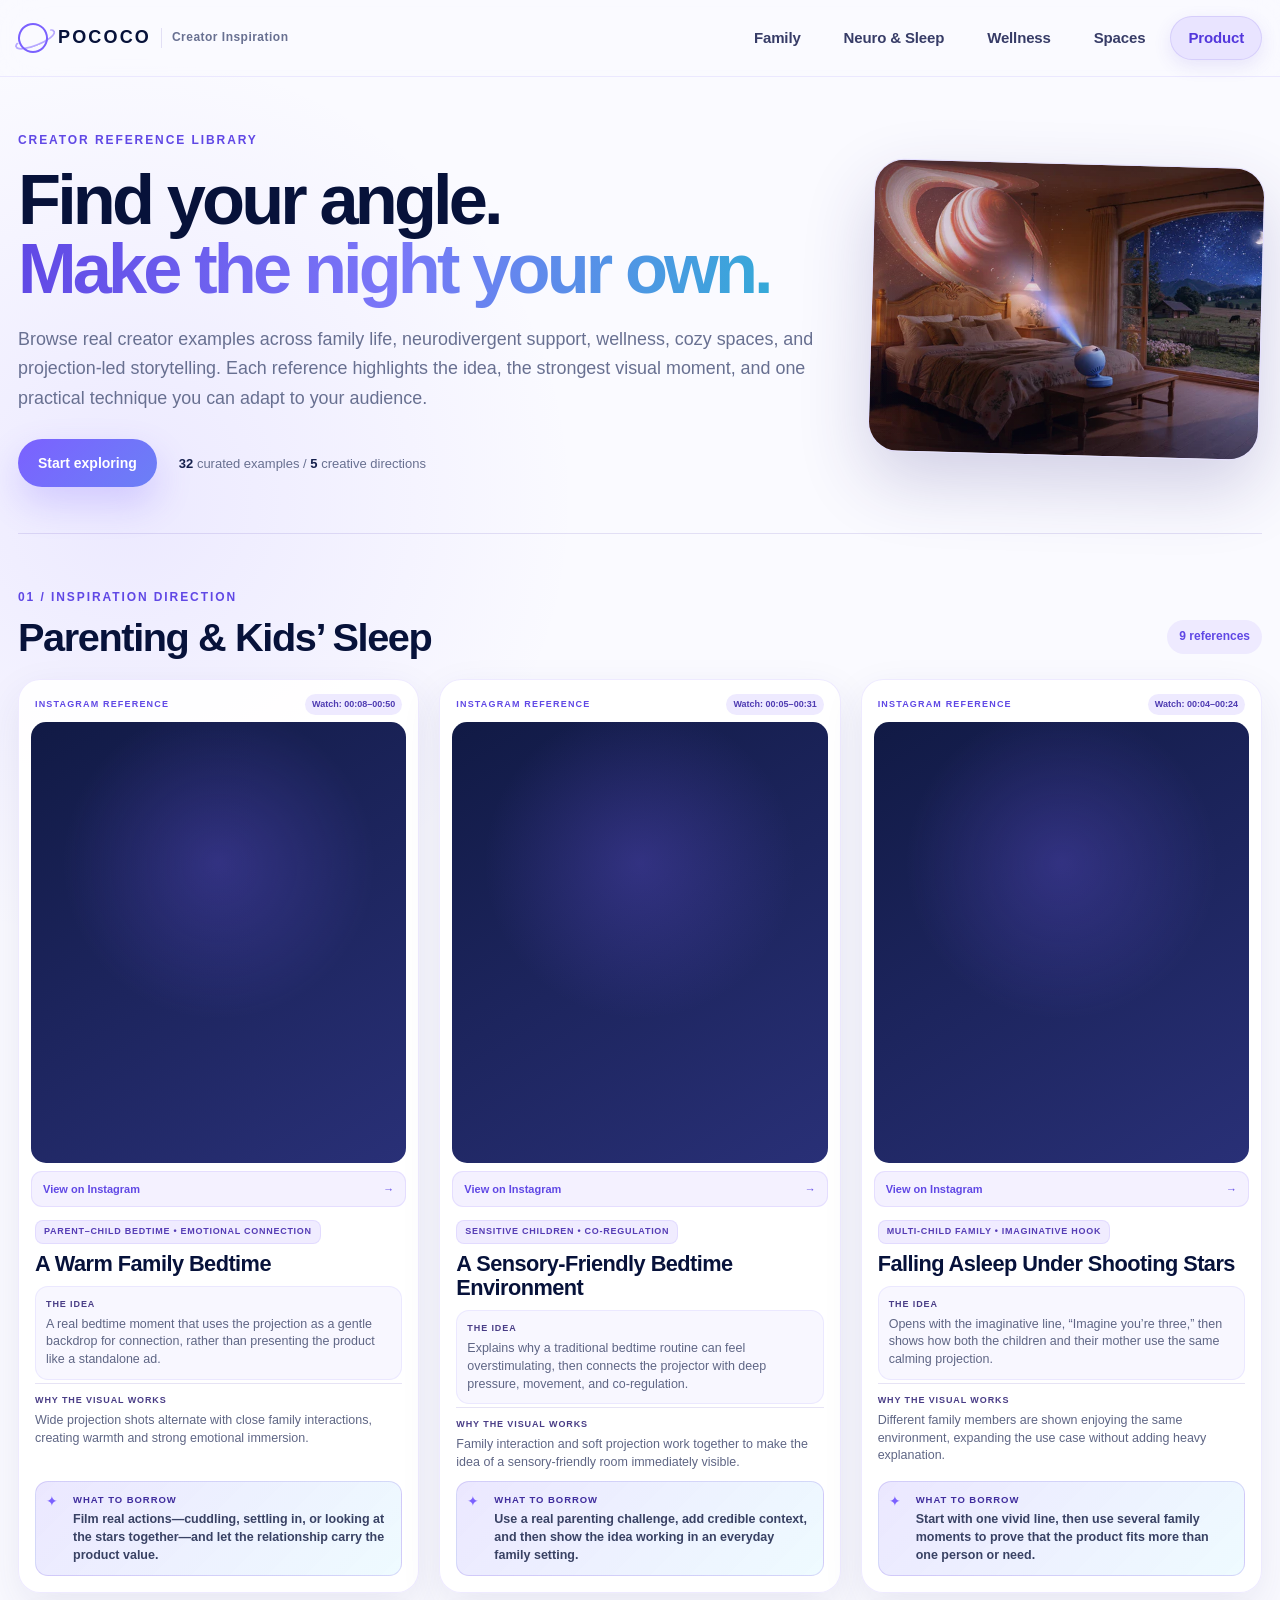
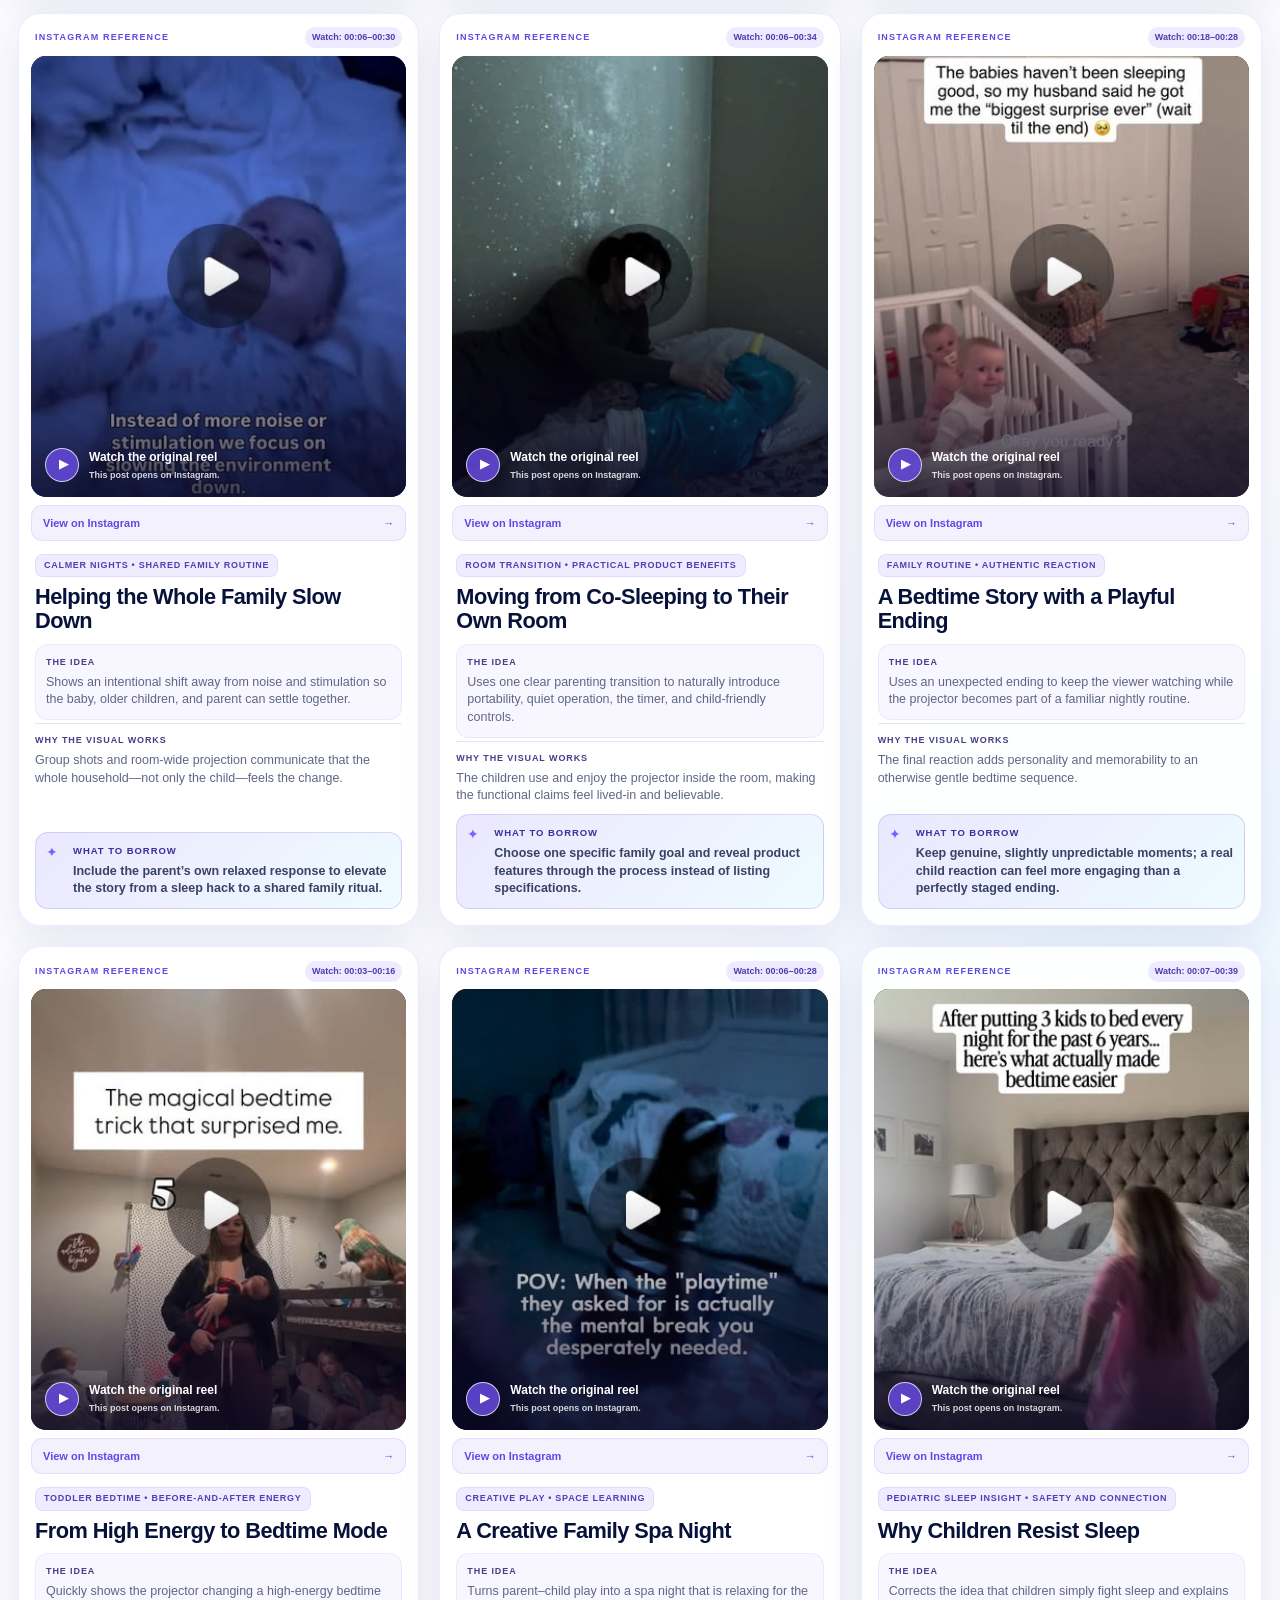
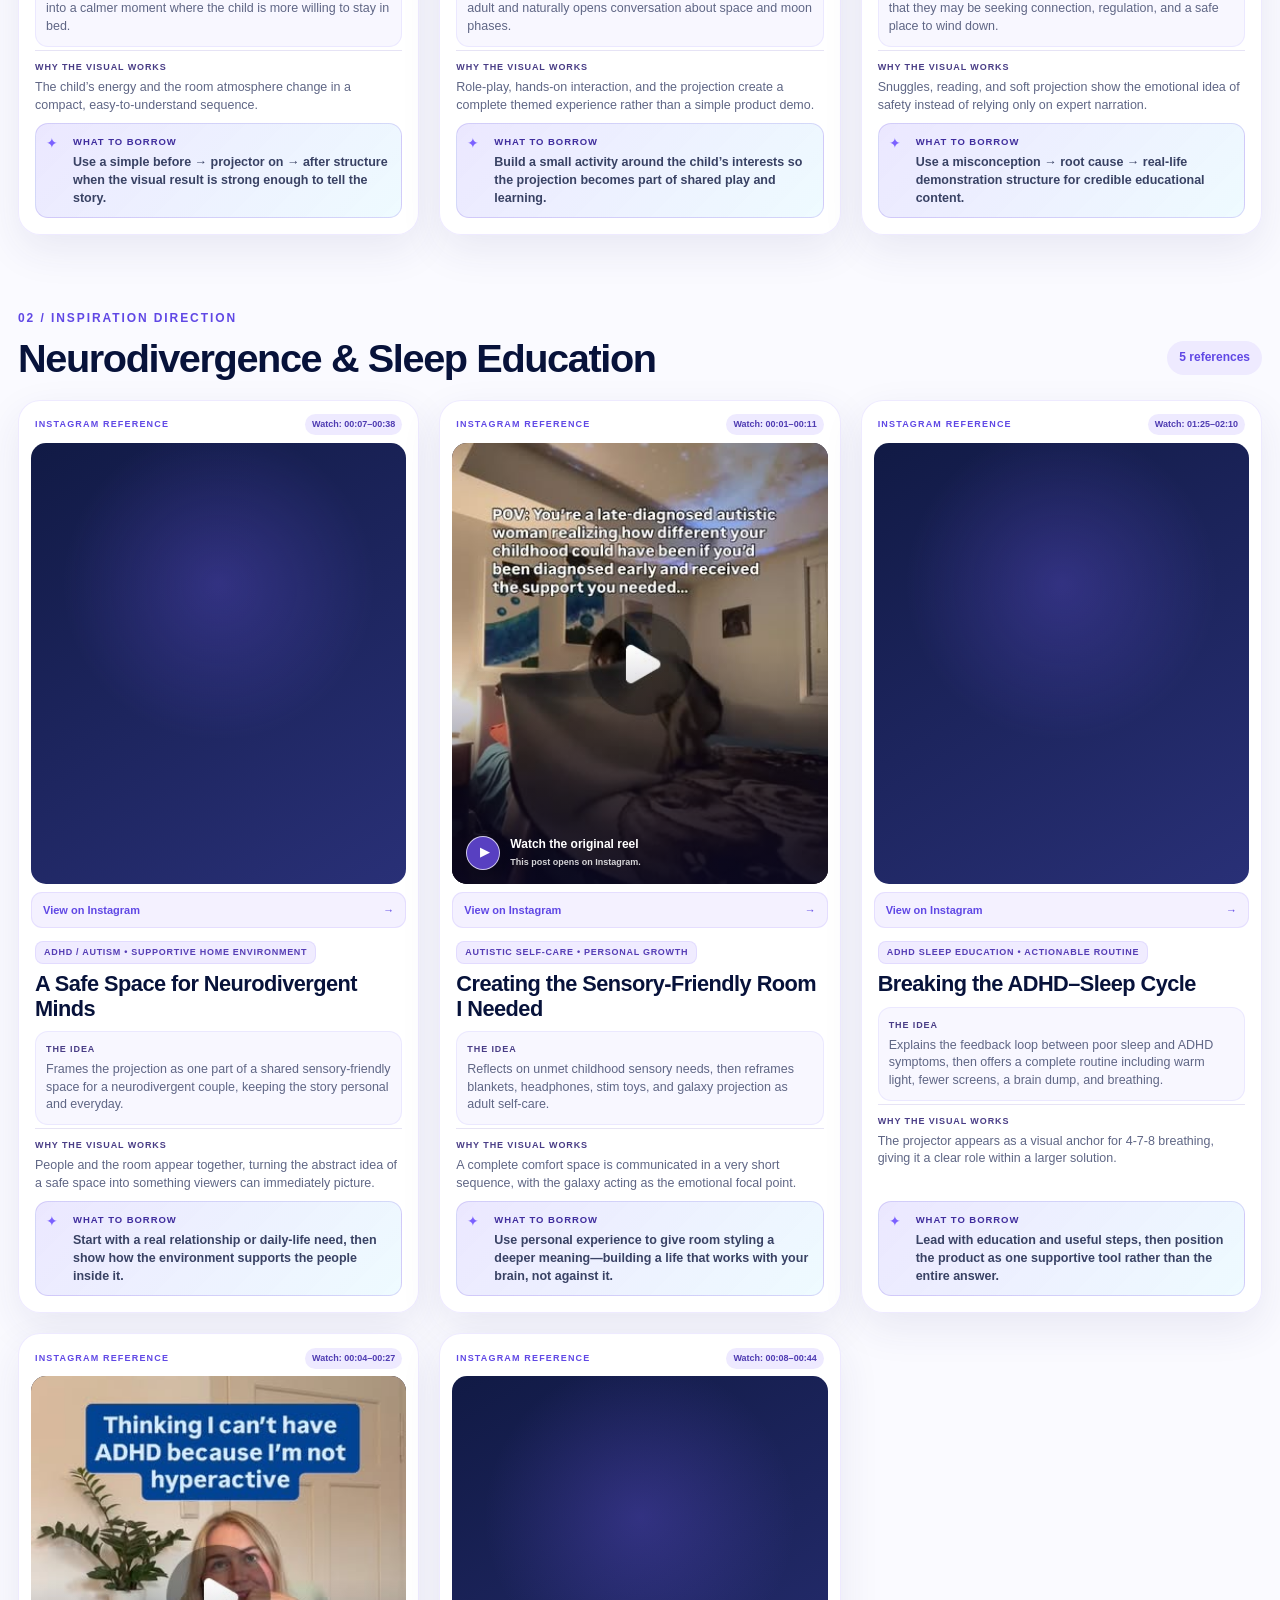
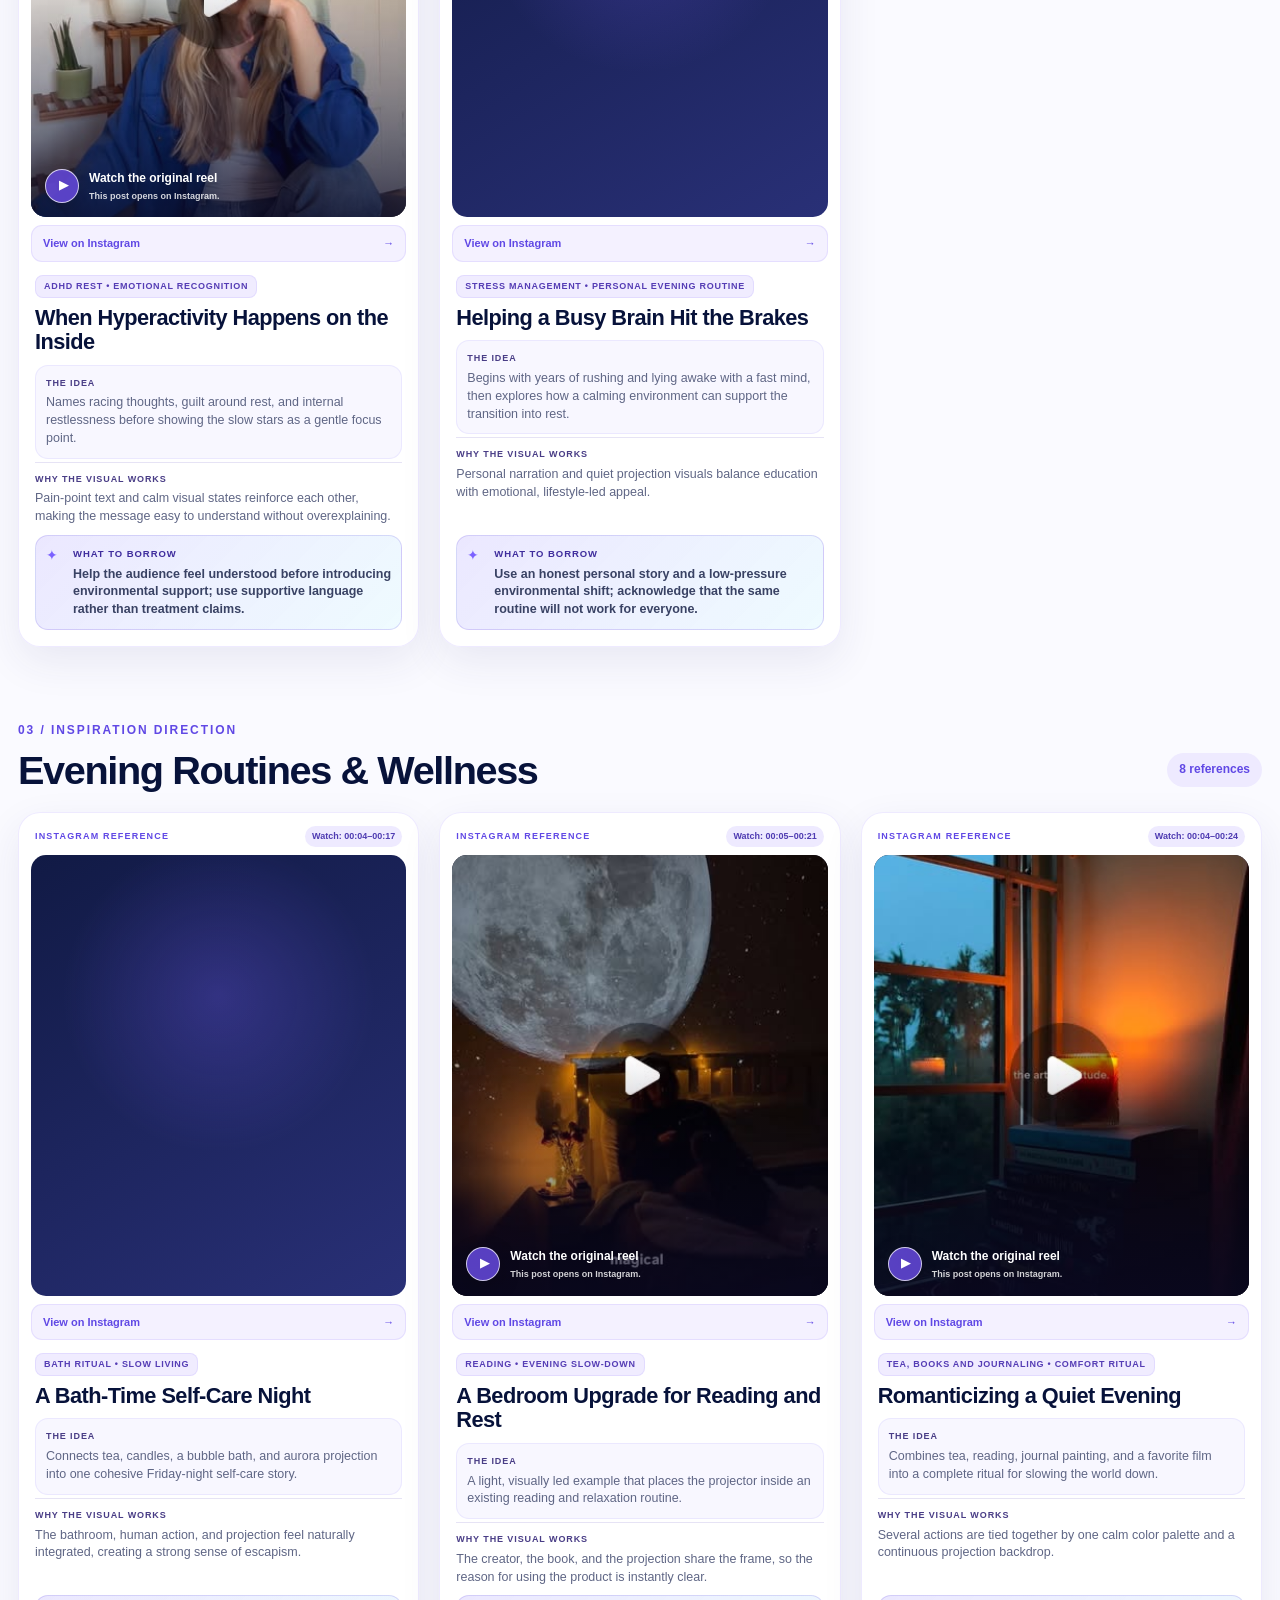
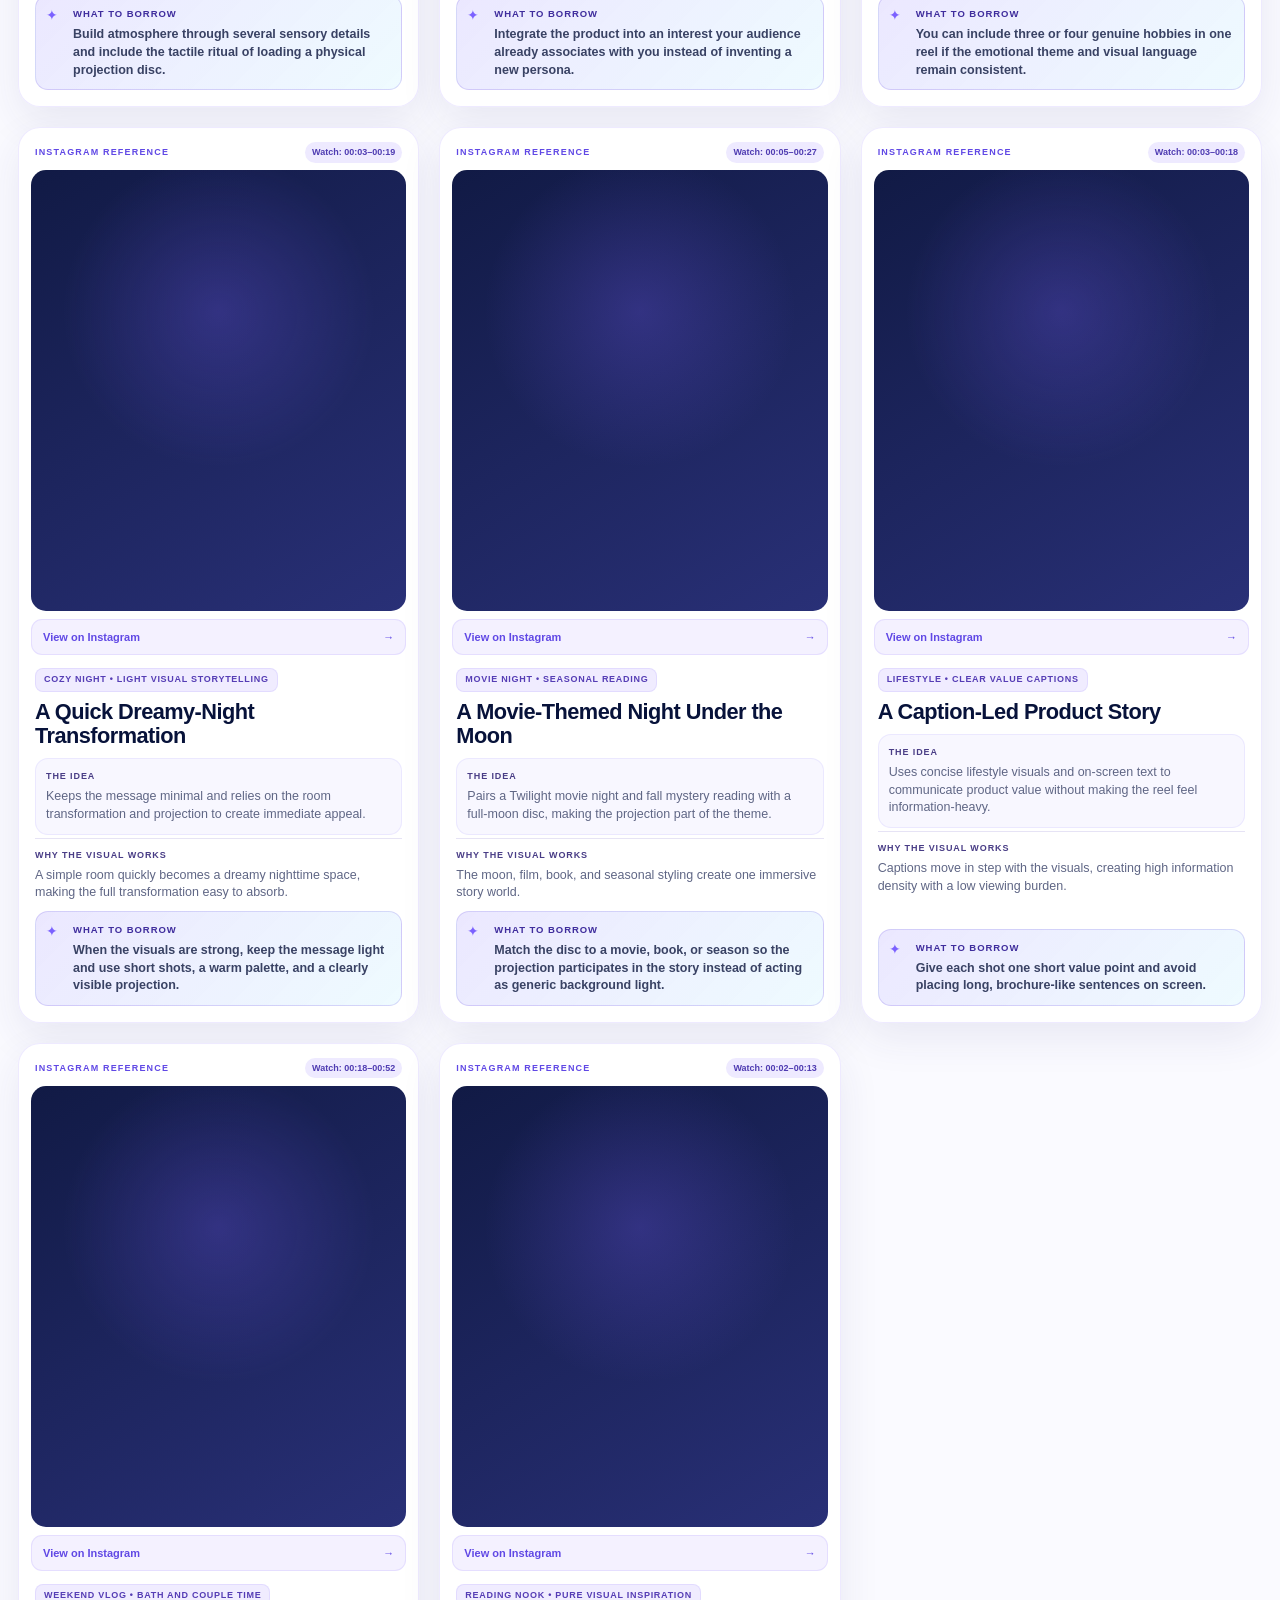
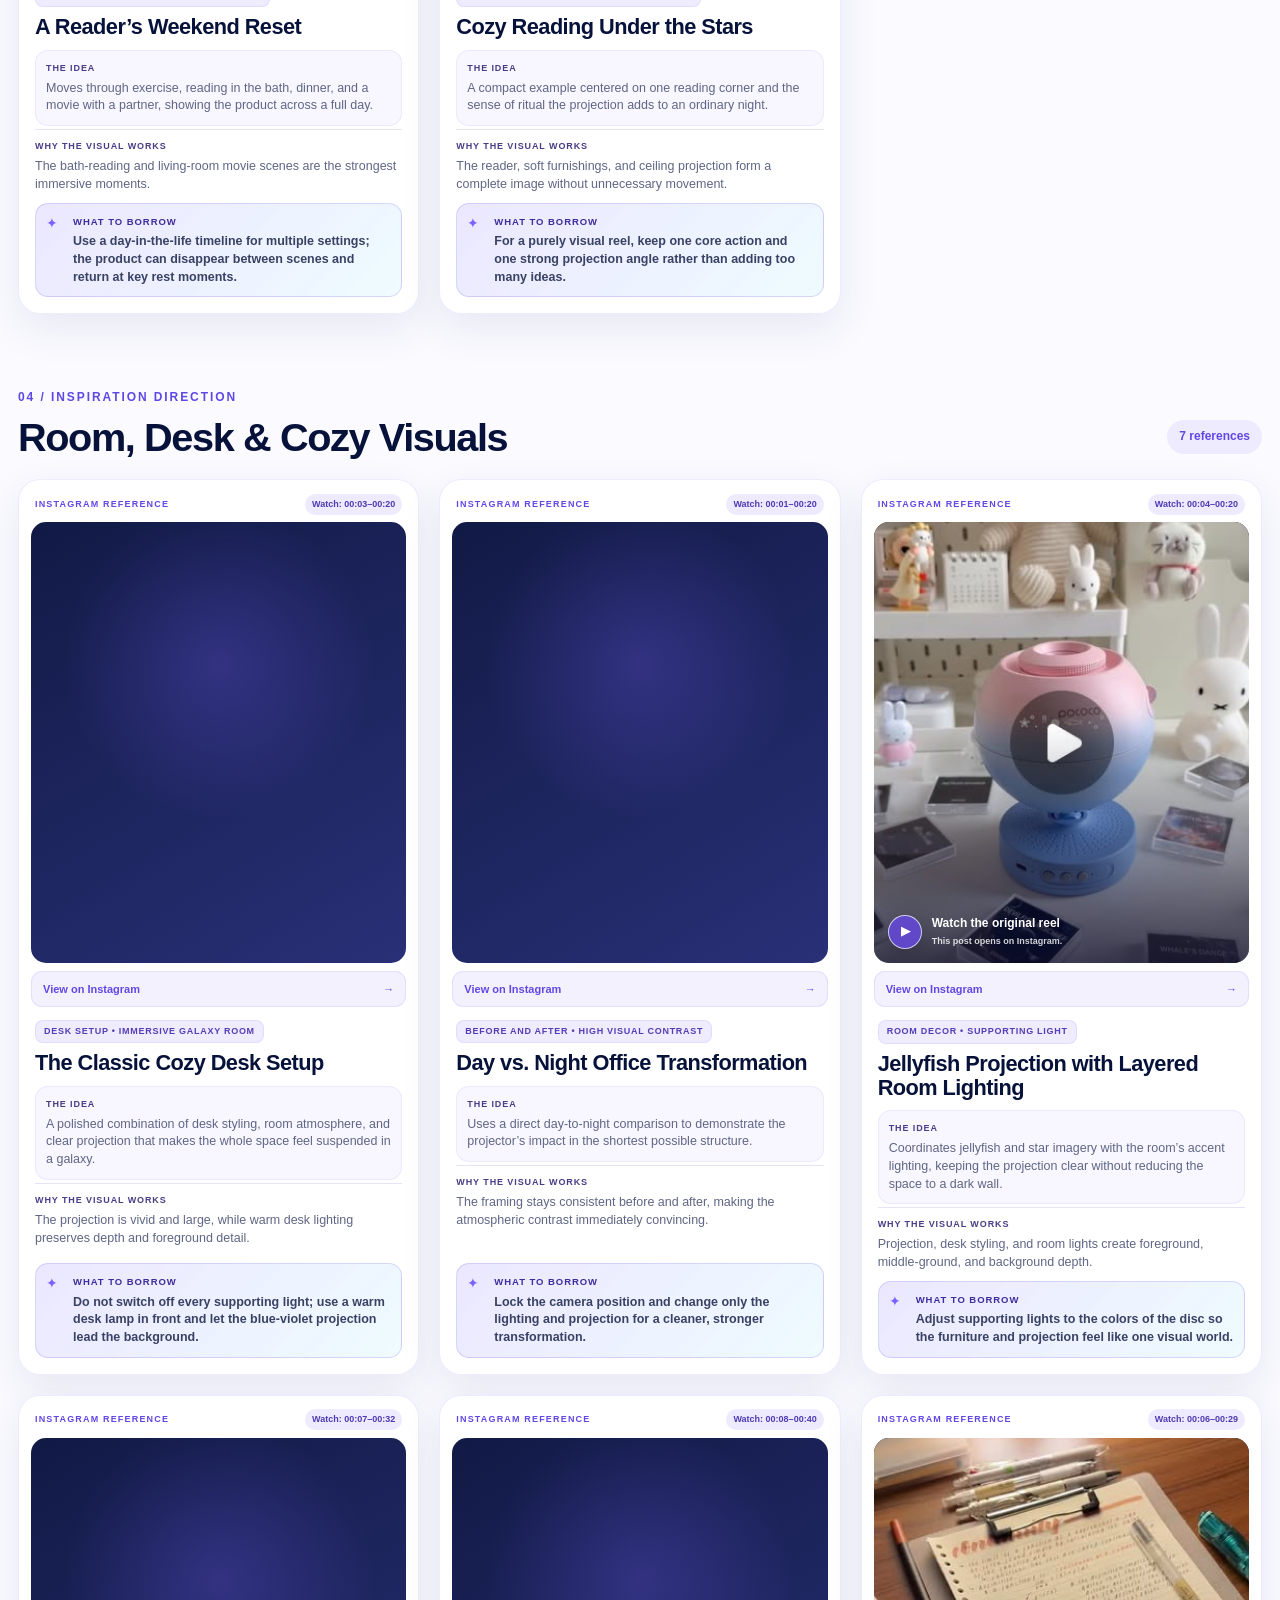
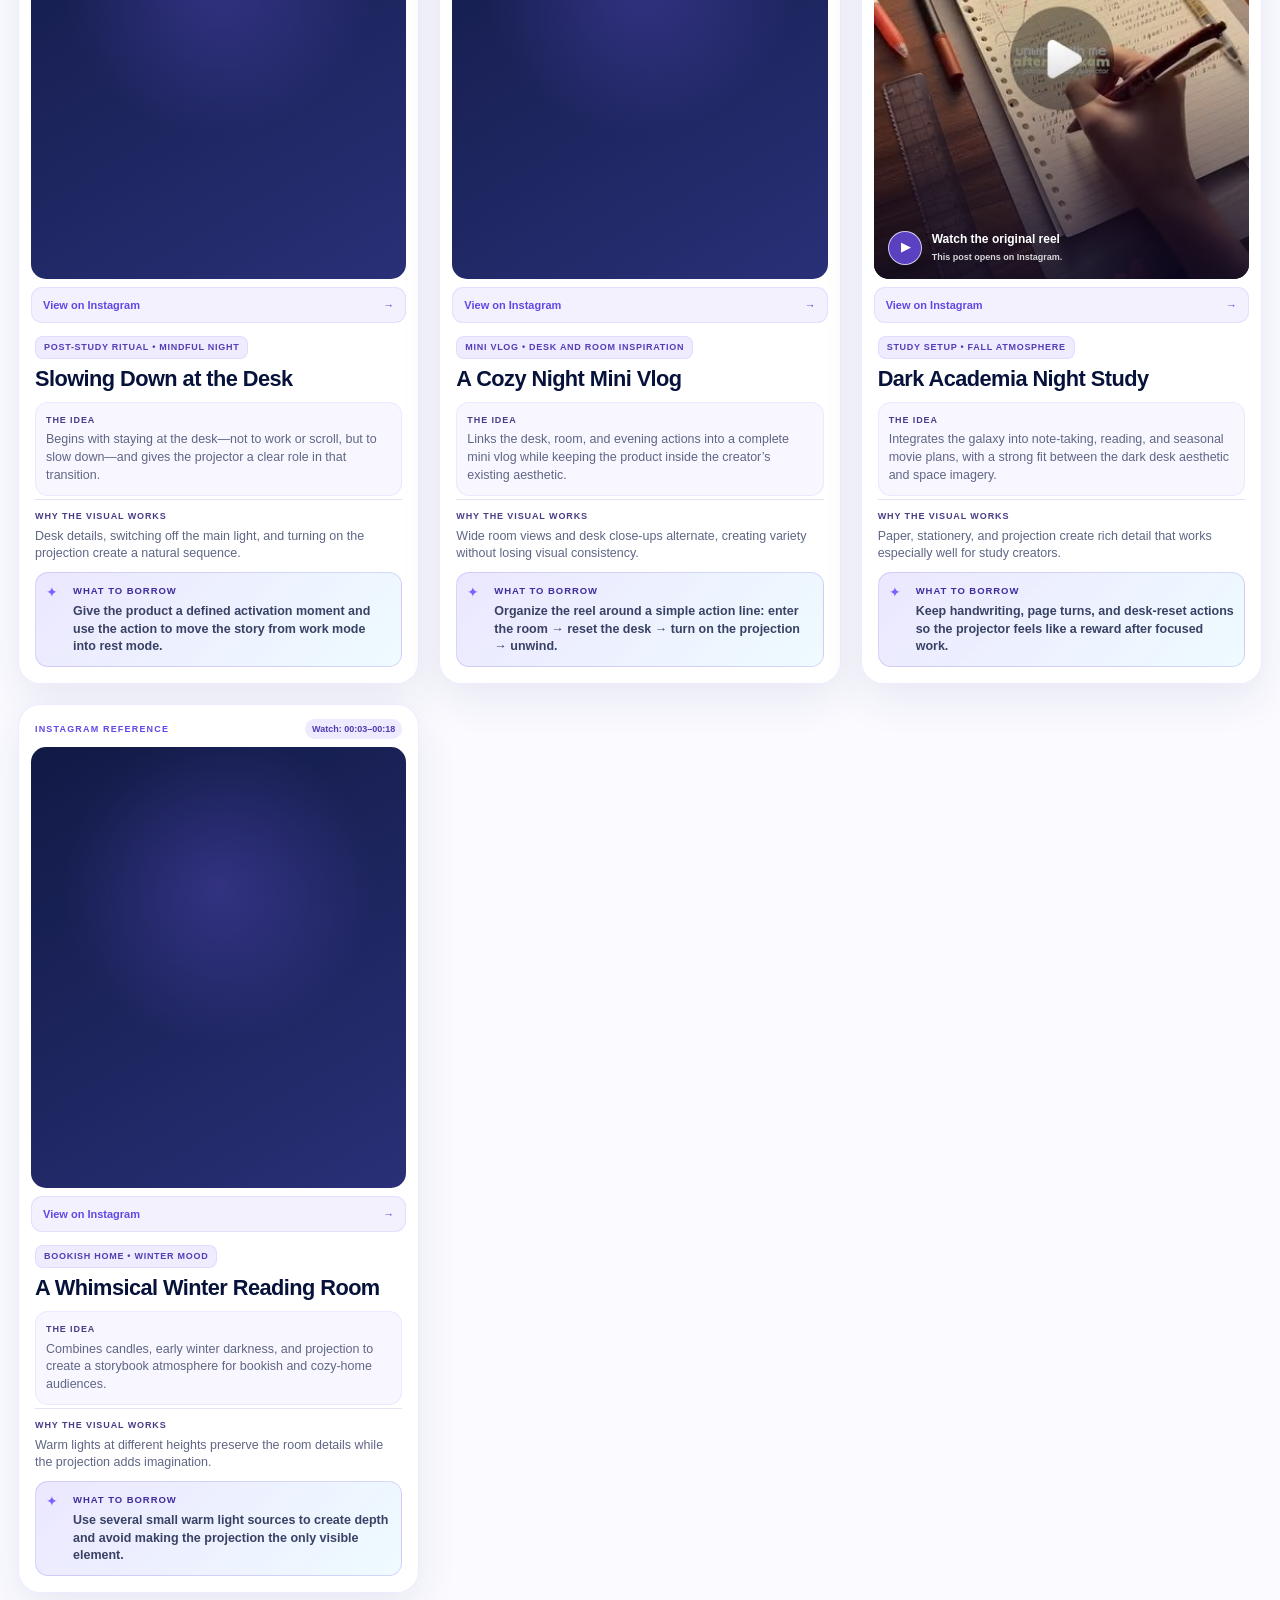
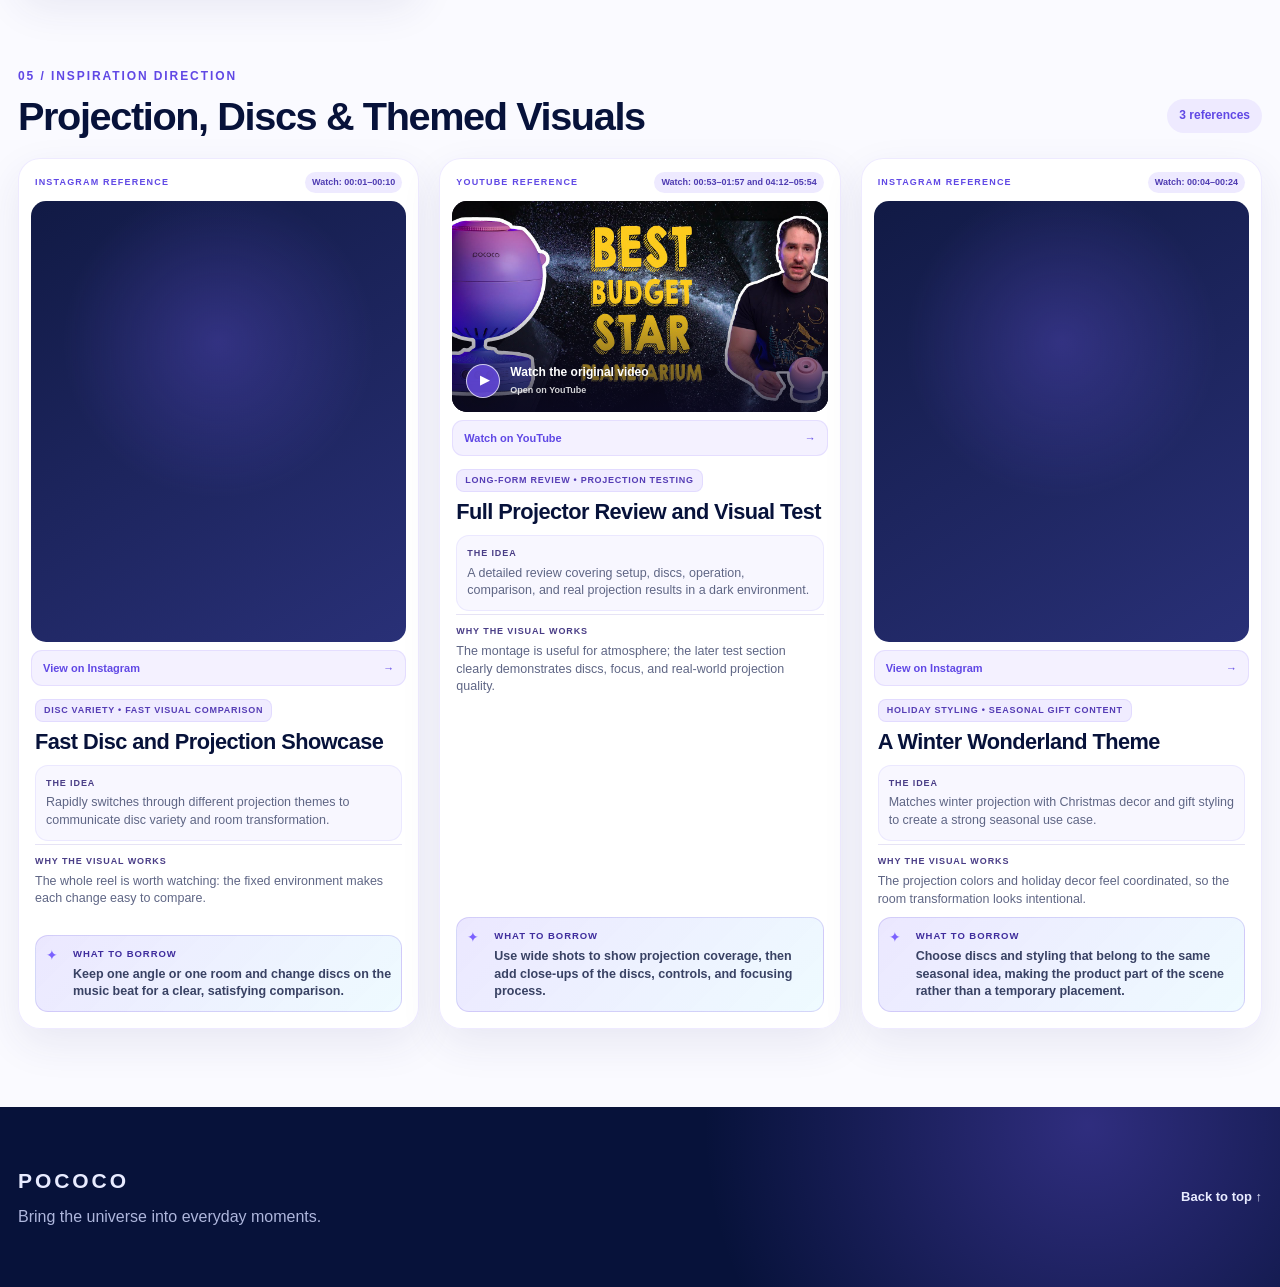
==== index.html @ 3befca43 "Add files via upload" ====
<!doctype html>
<html lang="en">
<head>
  <meta charset="utf-8">
  <meta name="viewport" content="width=device-width, initial-scale=1">
  <title>POCOCO Creator Inspiration Library</title>
  <meta http-equiv="refresh" content="0; url=./pococo-creator-inspiration-github-pages/">
  <script>
    window.location.replace(
      "./pococo-creator-inspiration-github-pages/" +
      window.location.search +
      window.location.hash
    );
  </script>
</head>
<body>
  <p>
    Opening the
    <a href="./pococo-creator-inspiration-github-pages/">
      POCOCO Creator Inspiration Library
    </a>…
  </p>
</body>
</html>
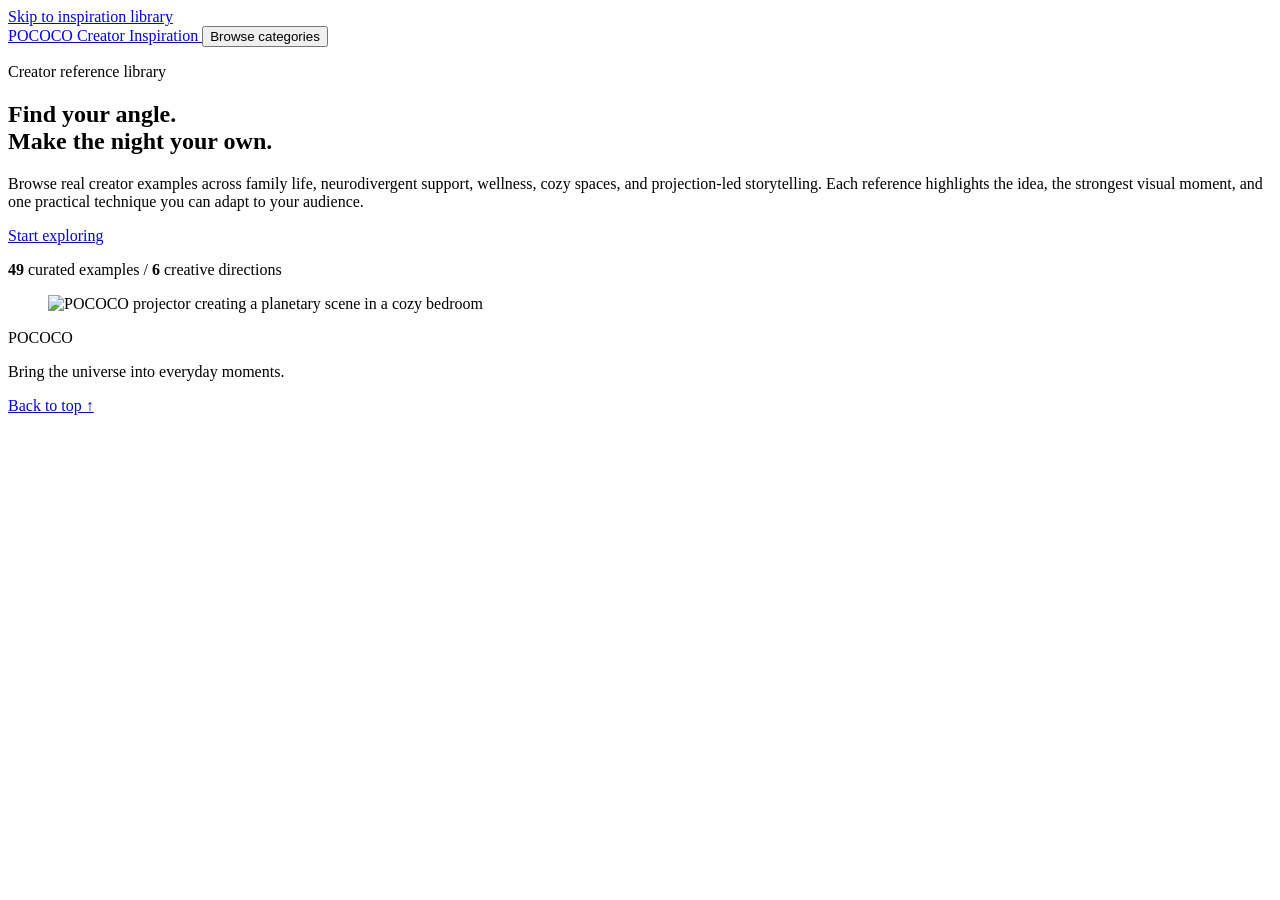
==== commit 4cb1d1ad: "Add files via upload" ====
--- a/index.html
+++ b/index.html
@@ -3,22 +3,138 @@
 <head>
   <meta charset="utf-8">
   <meta name="viewport" content="width=device-width, initial-scale=1">
+  <meta name="theme-color" content="#f5f3ff">
+  <meta name="description" content="A curated library of POCOCO creator inspiration: content angles, visual references, and practical ideas to borrow.">
   <title>POCOCO Creator Inspiration Library</title>
-  <meta http-equiv="refresh" content="0; url=./pococo-creator-inspiration-github-pages/">
-  <script>
-    window.location.replace(
-      "./pococo-creator-inspiration-github-pages/" +
-      window.location.search +
-      window.location.hash
-    );
-  </script>
+  <link rel="preconnect" href="https://www.instagram.com">
+  <link rel="preconnect" href="https://www.youtube-nocookie.com">
+  <link rel="stylesheet" href="./styles.css">
+  <link rel="stylesheet" href="./layout-v2.css">
+  <link rel="stylesheet" href="./compact-final.css">
+  <link rel="stylesheet" href="./embed-fallback.css">
+  <link rel="stylesheet" href="./nav-enhancement.css">
+  <link rel="stylesheet" href="./local-video.css">
 </head>
 <body>
-  <p>
-    Opening the
-    <a href="./pococo-creator-inspiration-github-pages/">
-      POCOCO Creator Inspiration Library
-    </a>…
-  </p>
+  <a class="skip-link" href="#library">Skip to inspiration library</a>
+
+  <header class="site-header" id="top">
+    <div class="header-inner">
+      <a class="brand" href="#top" aria-label="POCOCO Creator Inspiration Library home">
+        <span class="brand-orbit" aria-hidden="true"></span>
+        <span class="brand-name">POCOCO</span>
+        <span class="brand-divider" aria-hidden="true"></span>
+        <span class="brand-subtitle">Creator Inspiration</span>
+      </a>
+      <button class="menu-toggle" type="button" aria-expanded="false" aria-controls="category-nav">
+        <span>Browse categories</span>
+        <span class="menu-icon" aria-hidden="true"></span>
+      </button>
+      <nav class="category-nav" id="category-nav" aria-label="Inspiration categories"></nav>
+    </div>
+  </header>
+
+  <main>
+    <section class="hero compact-hero" aria-labelledby="page-title">
+      <div class="hero-copy">
+        <p class="eyebrow">Creator reference library</p>
+        <h1 id="page-title">Find your angle.<br><span>Make the night your own.</span></h1>
+        <p class="hero-lead">
+          Browse real creator examples across family life, neurodivergent support, wellness,
+          cozy spaces, and projection-led storytelling. Each reference highlights the idea,
+          the strongest visual moment, and one practical technique you can adapt to your audience.
+        </p>
+        <div class="hero-actions">
+          <a class="button primary" href="#family">Start exploring</a>
+          <p><strong>49</strong> curated examples / <strong>6</strong> creative directions</p>
+        </div>
+      </div>
+      <div class="hero-visual">
+        <figure class="hero-photo">
+          <img
+            src="./assets/hero-bedroom.webp"
+            alt="POCOCO projector creating a planetary scene in a cozy bedroom"
+          >
+        </figure>
+      </div>
+    </section>
+
+    <div id="library">
+      <div class="category-sections" id="category-sections" aria-live="polite"></div>
+    </div>
+  </main>
+
+  <footer>
+    <div class="footer-inner">
+      <div>
+        <span class="footer-brand">POCOCO</span>
+        <p>Bring the universe into everyday moments.</p>
+      </div>
+      <a href="#top">Back to top &uarr;</a>
+    </div>
+  </footer>
+
+  <template id="category-template">
+    <section class="category-section">
+      <div class="section-heading">
+        <div>
+          <p class="section-index"></p>
+          <h2></h2>
+        </div>
+        <p class="section-count"></p>
+      </div>
+      <div class="case-list"></div>
+    </section>
+  </template>
+
+  <template id="case-template">
+    <article class="case-card">
+      <div class="video-shell">
+        <div class="video-topline">
+          <span class="platform-badge"></span>
+          <span class="watch-time"></span>
+        </div>
+        <div class="embed-wrap">
+          <iframe
+            loading="lazy"
+            title=""
+            src=""
+            allow="autoplay; clipboard-write; encrypted-media; picture-in-picture; web-share"
+            allowfullscreen>
+          </iframe>
+        </div>
+        <a class="source-link" href="" target="_blank" rel="noopener noreferrer">
+          <span class="source-link-label">View original post</span>
+          <span aria-hidden="true">&rarr;</span>
+        </a>
+      </div>
+      <div class="case-copy">
+        <p class="direction"></p>
+        <h3></h3>
+        <div class="case-block overview-block">
+          <span class="block-label">The idea</span>
+          <p class="overview"></p>
+        </div>
+        <div class="case-block visual-block">
+          <span class="block-label">Why the visual works</span>
+          <p class="visual-note"></p>
+        </div>
+        <div class="takeaway">
+          <span class="takeaway-icon" aria-hidden="true">&#10022;</span>
+          <div>
+            <span class="block-label">What to borrow</span>
+            <p class="learn"></p>
+          </div>
+        </div>
+      </div>
+    </article>
+  </template>
+
+  <script src="./data.js"></script>
+  <script src="./local-cases.js"></script>
+  <script src="./app-final.js"></script>
+  <script src="./audited-instagram-fallbacks.js"></script>
+  <script src="./youtube-fallback.js"></script>
 </body>
 </html>
+
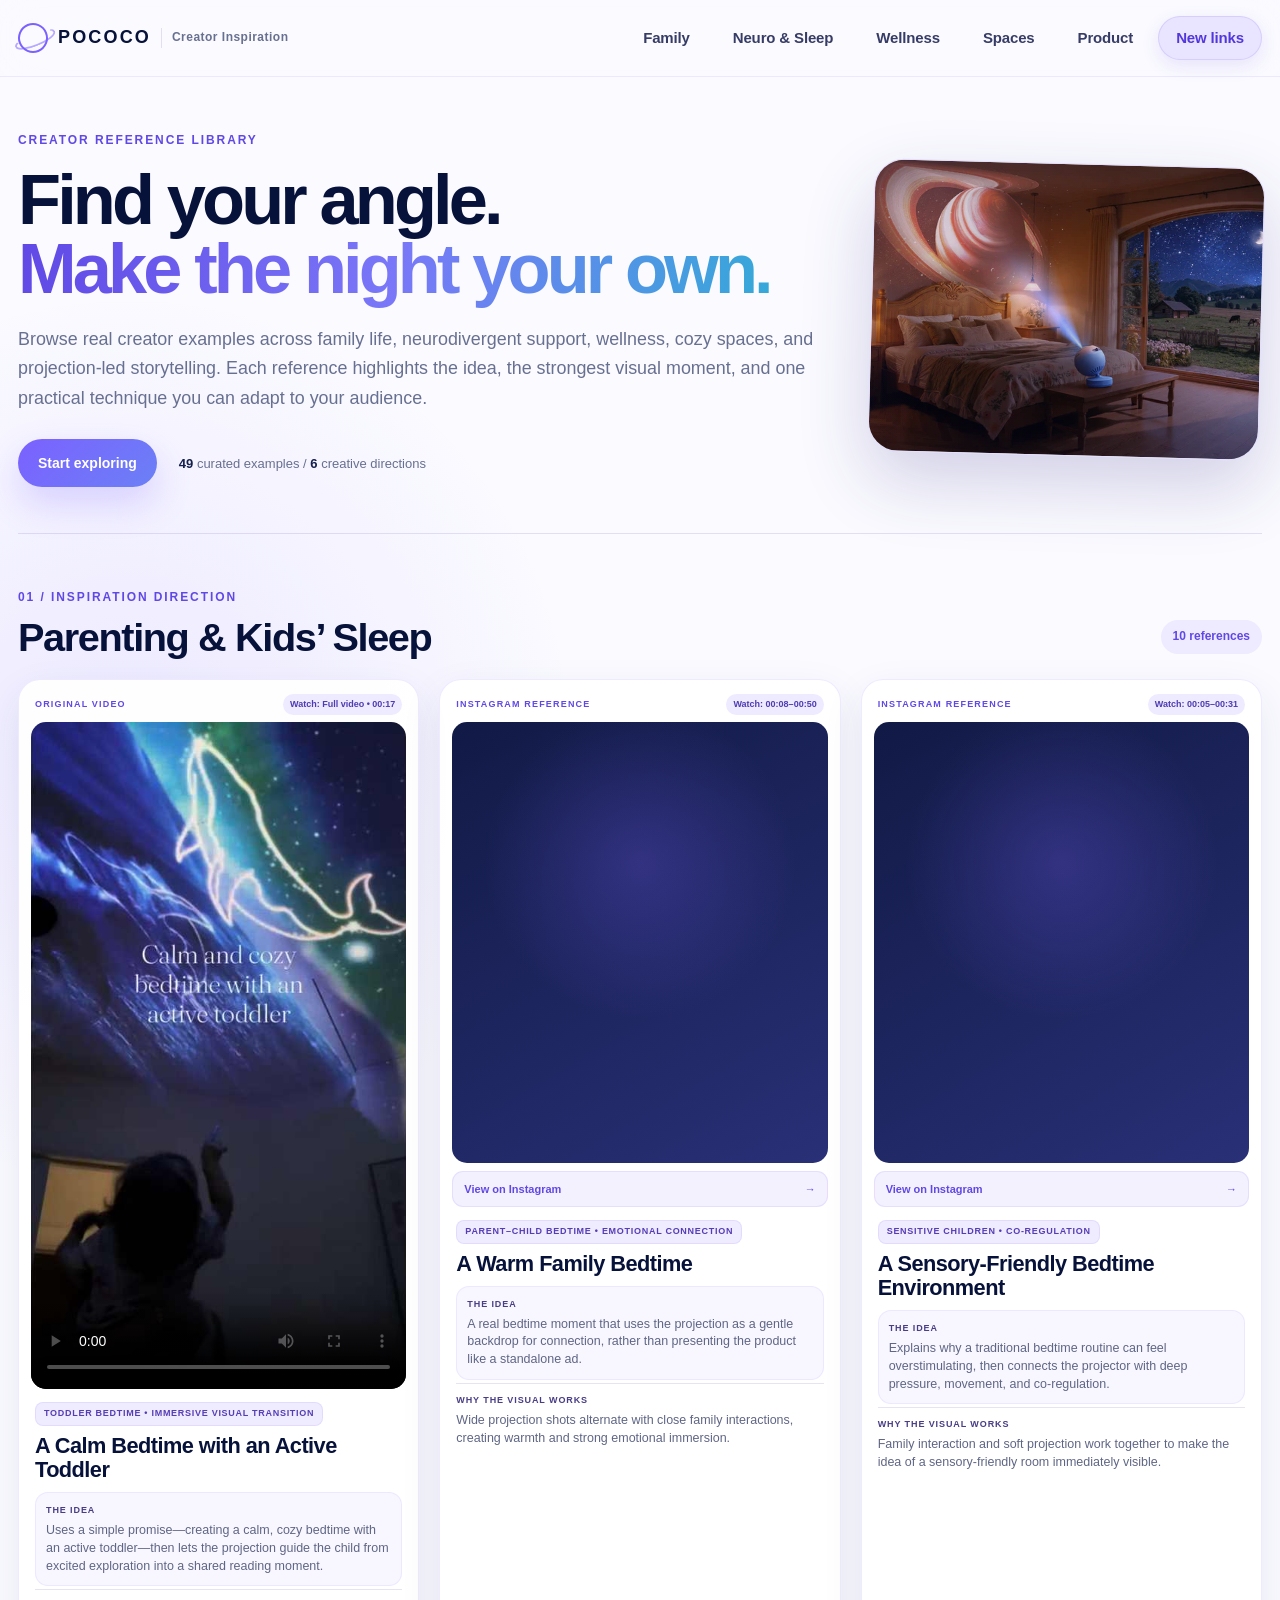
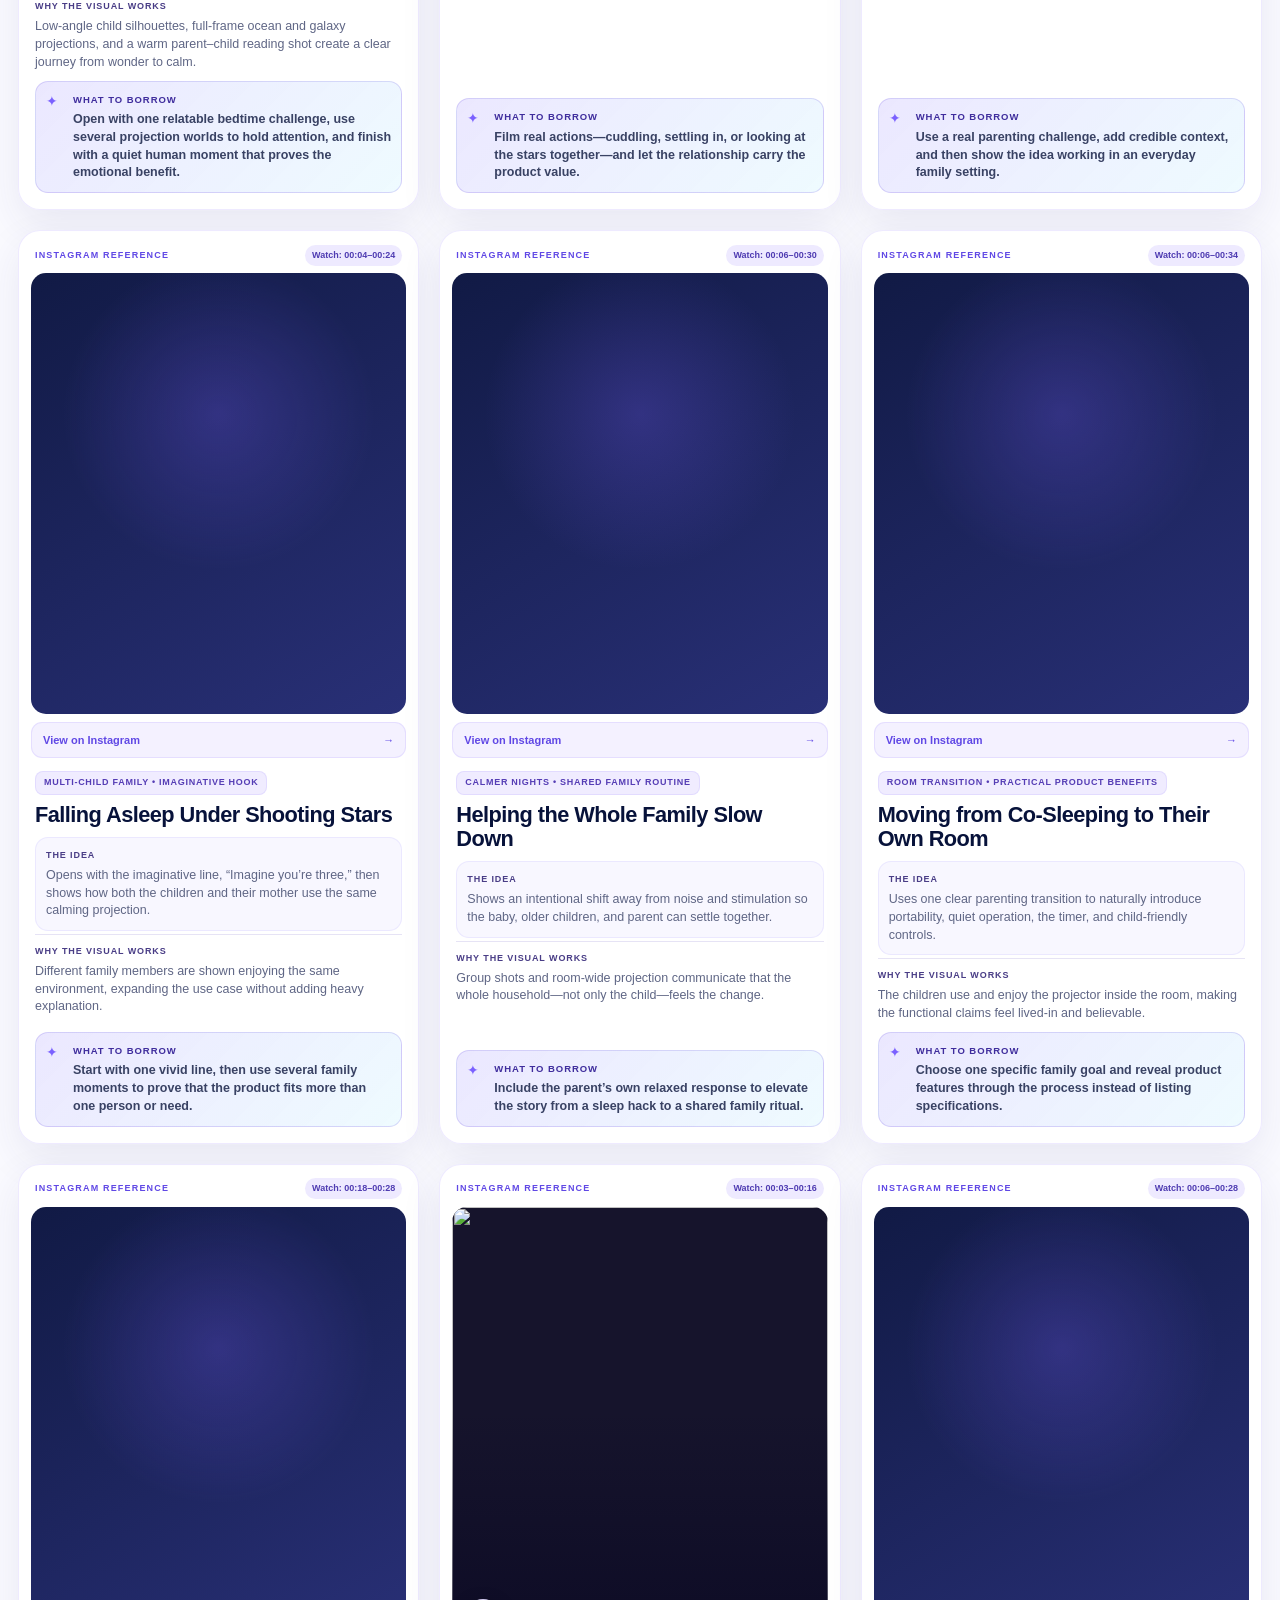
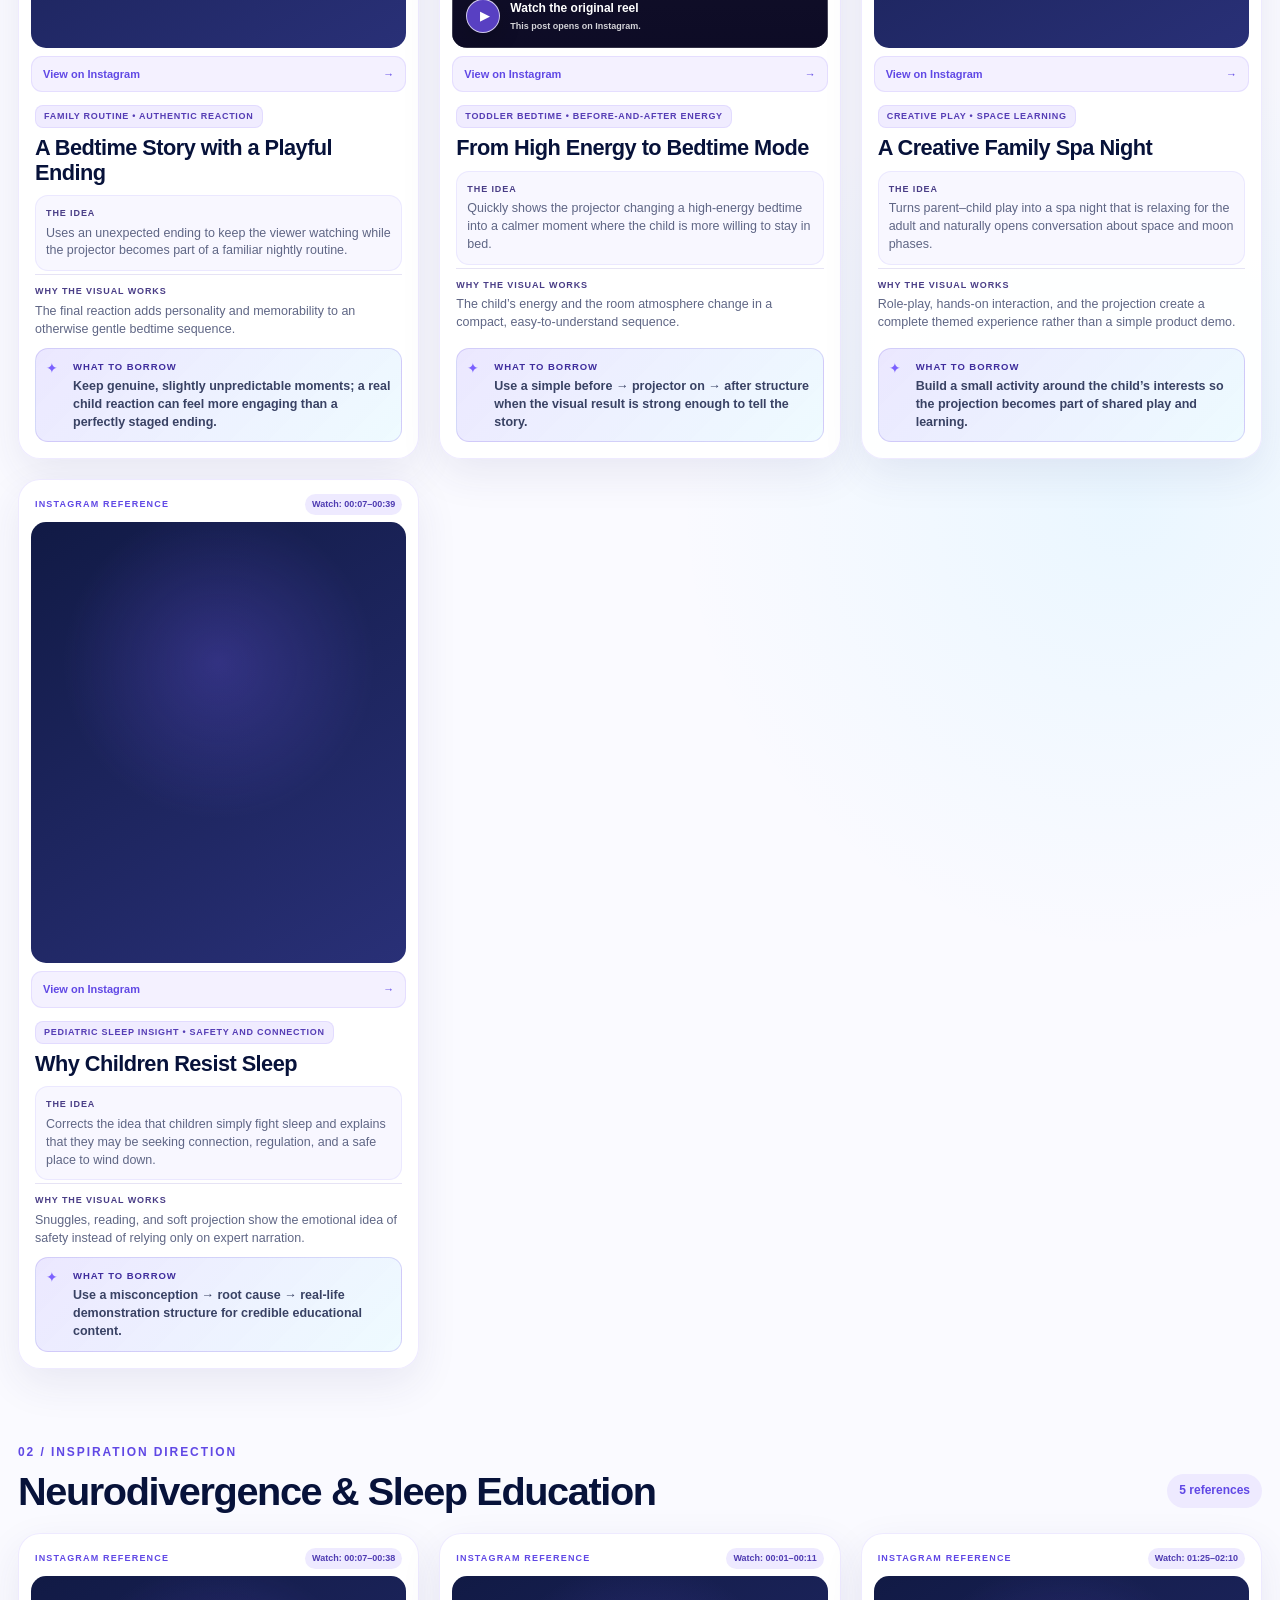
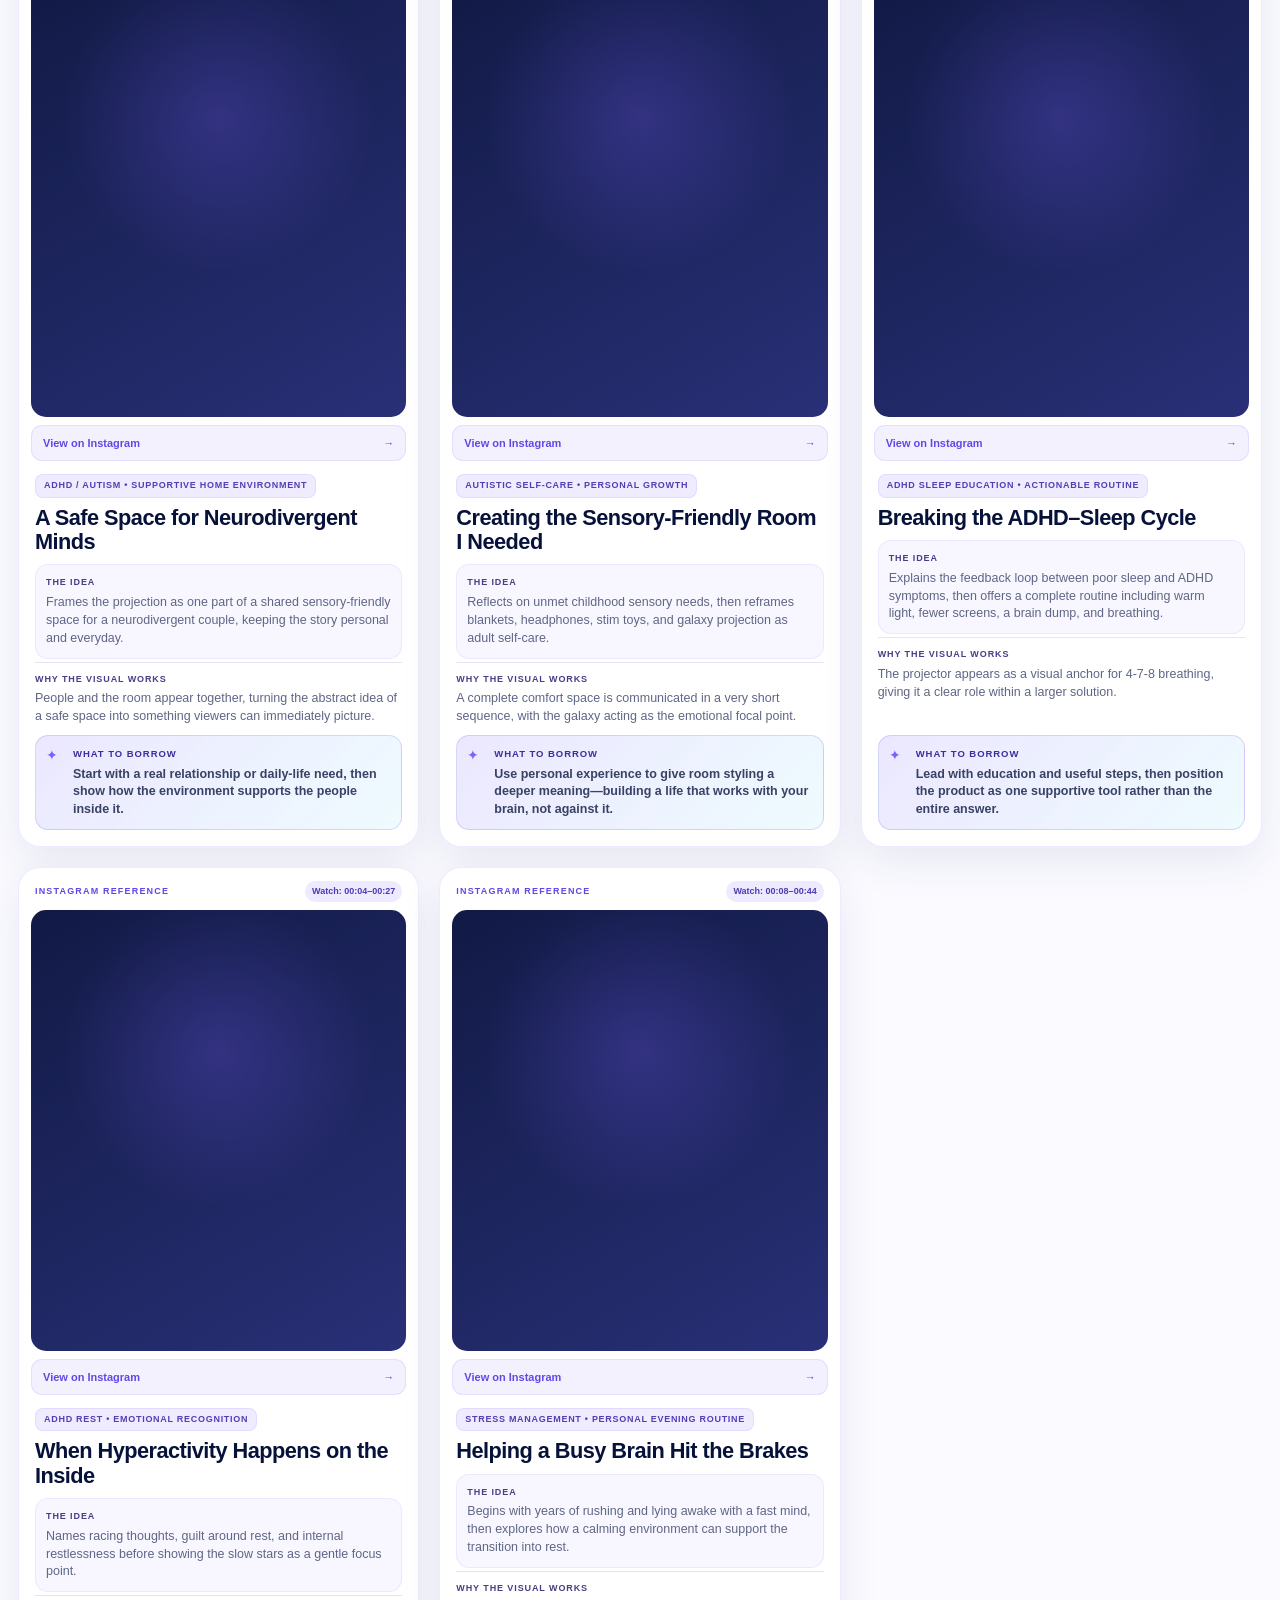
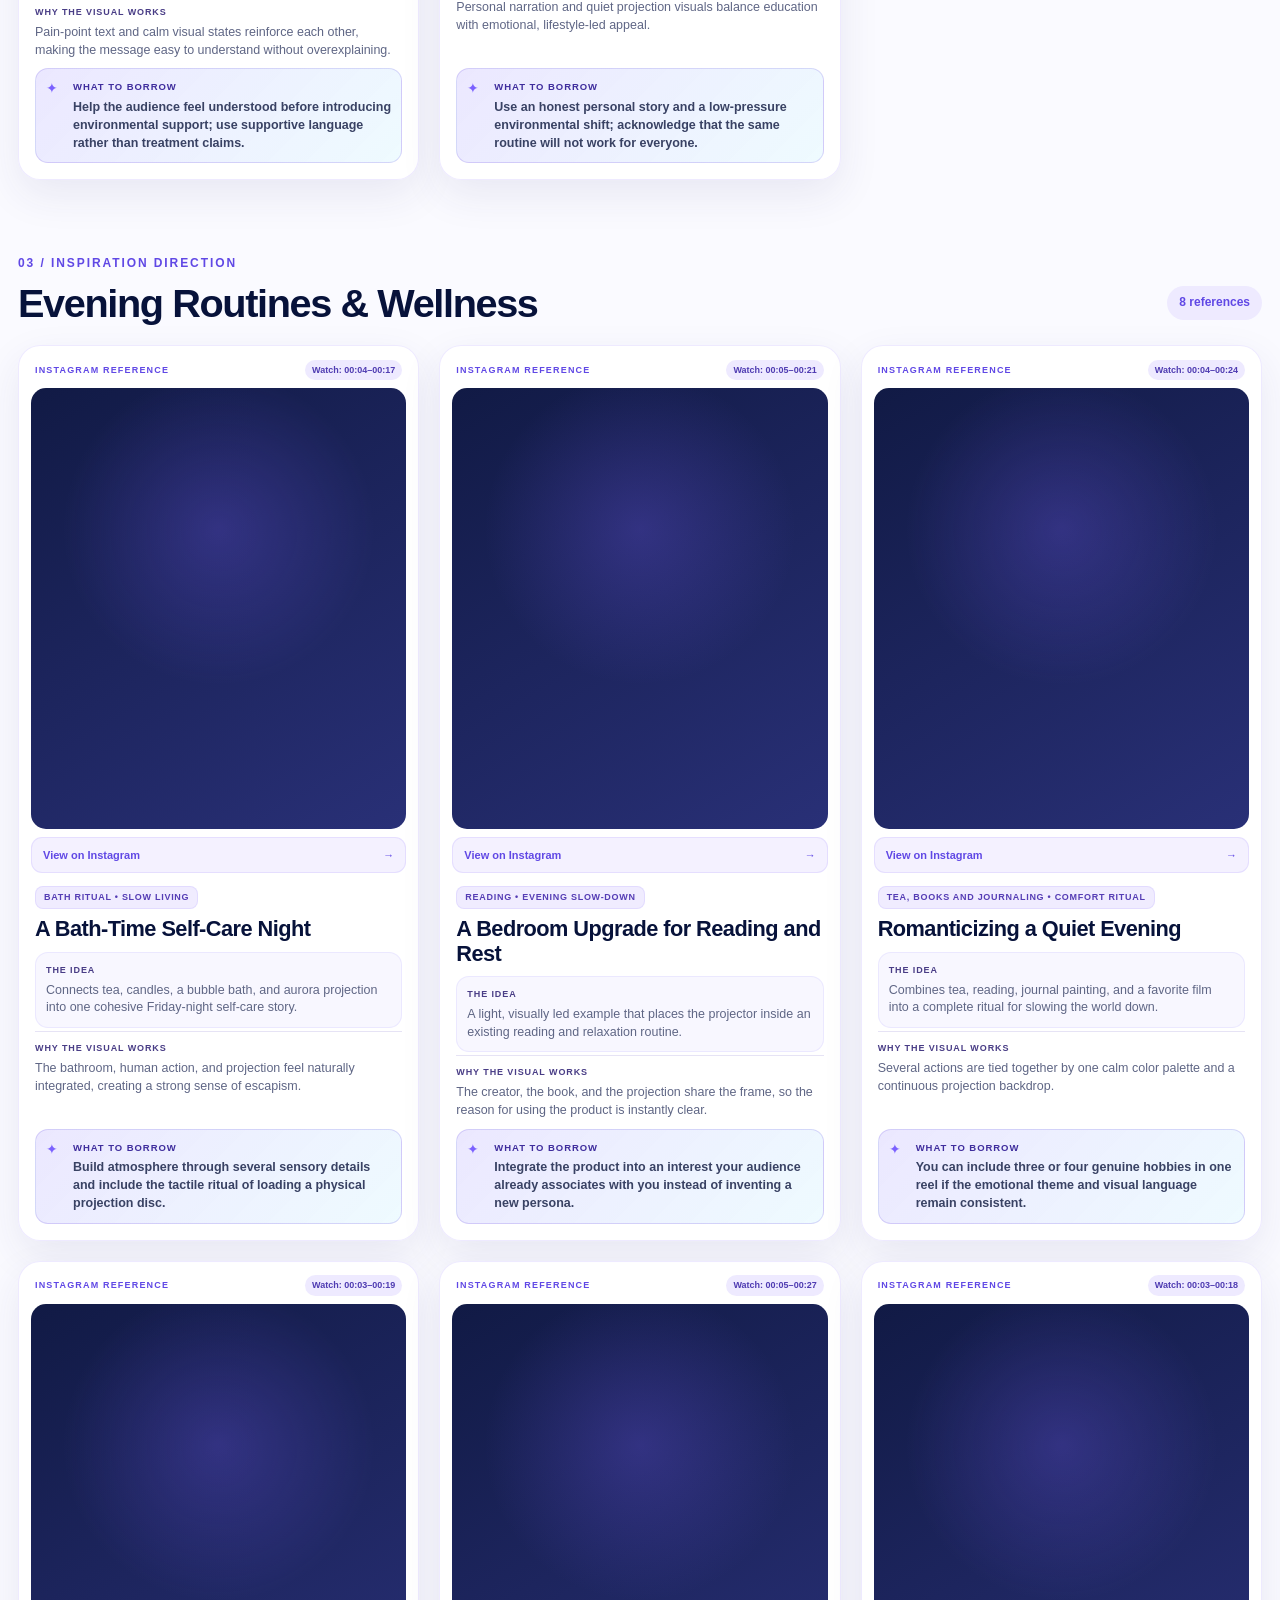
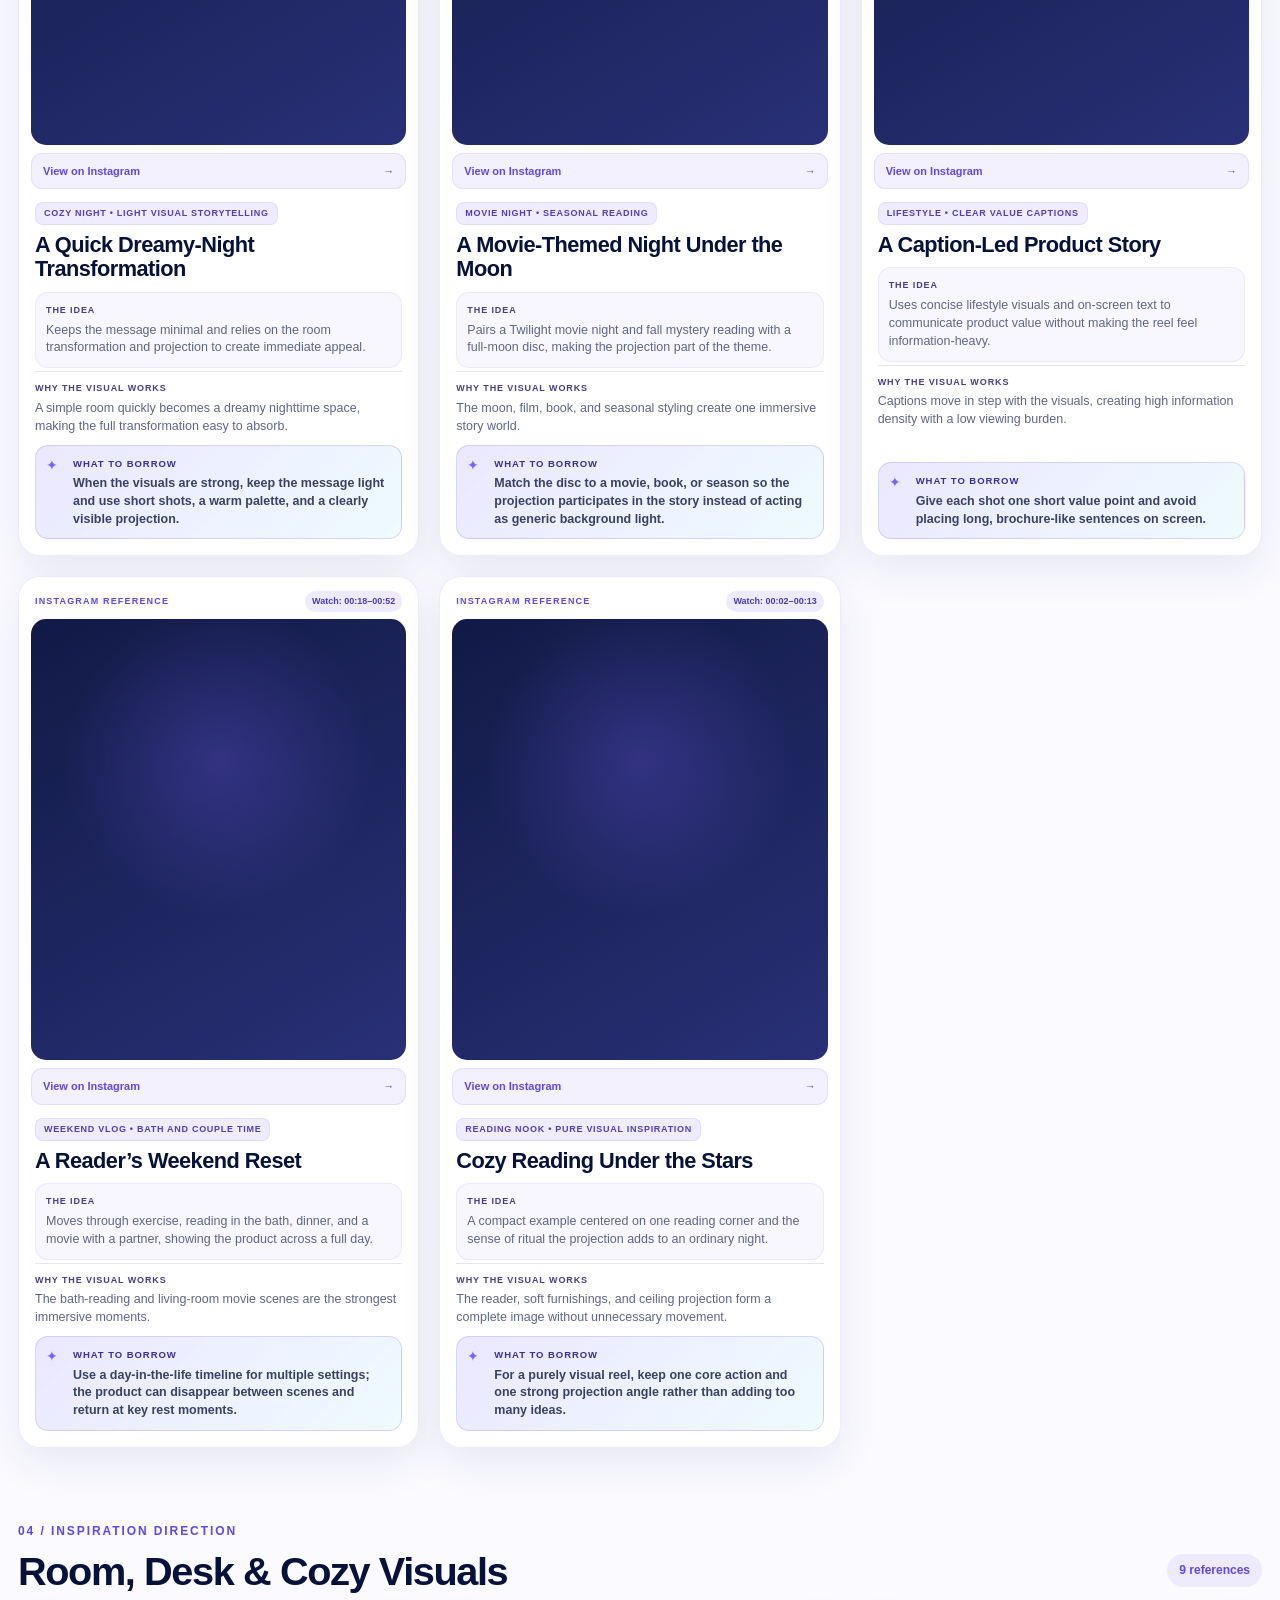
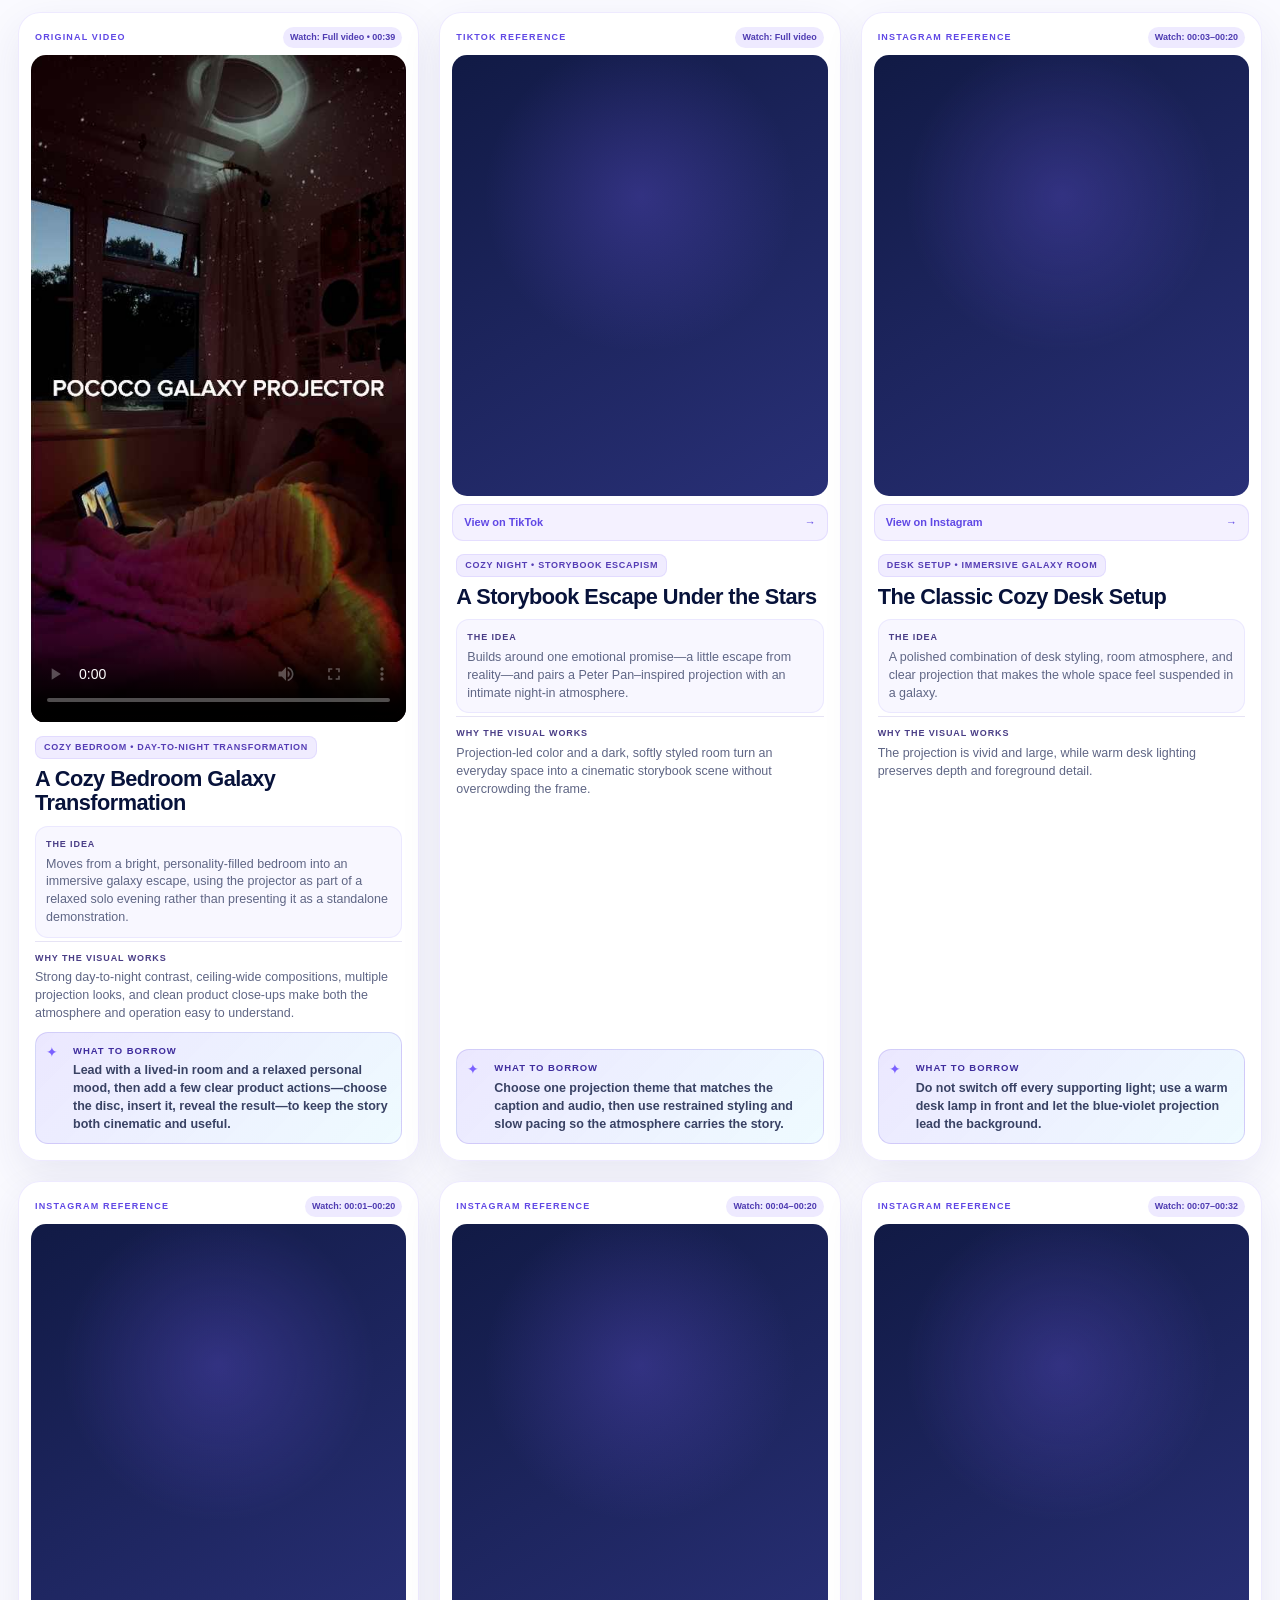
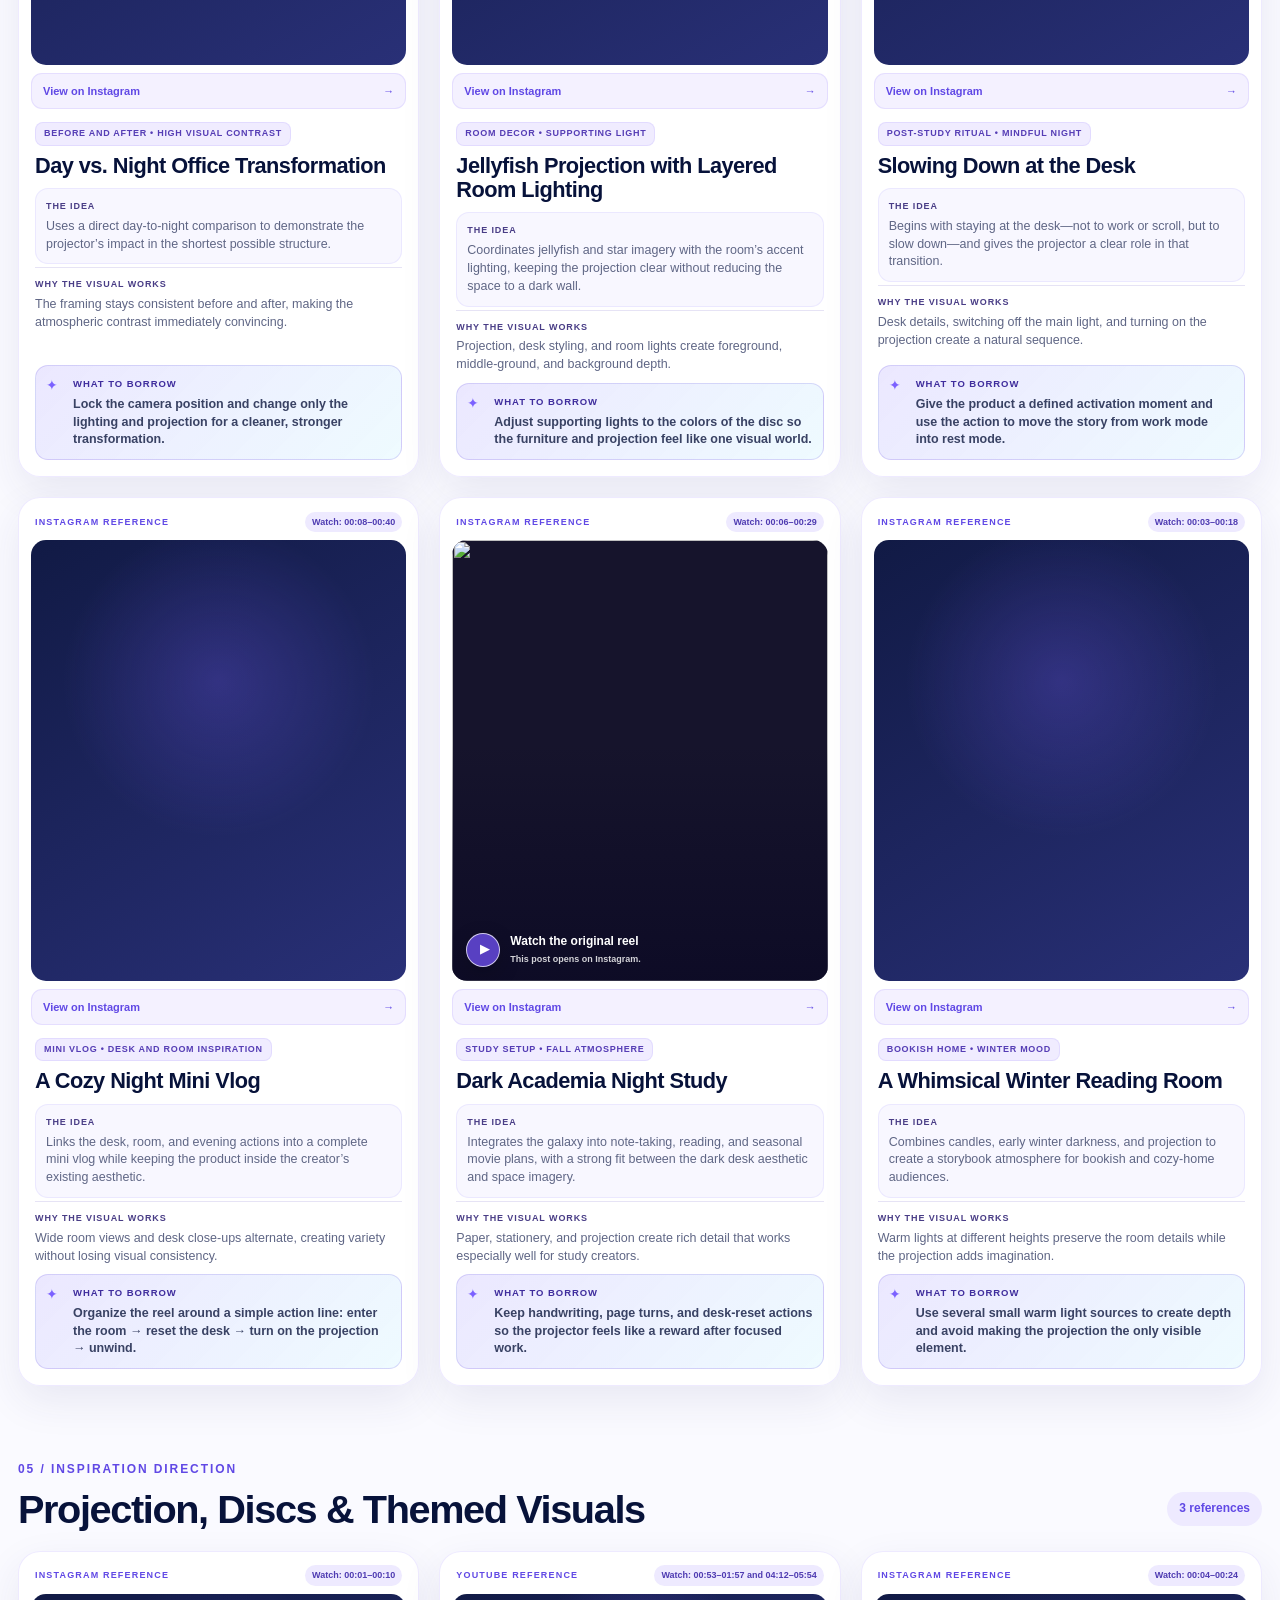
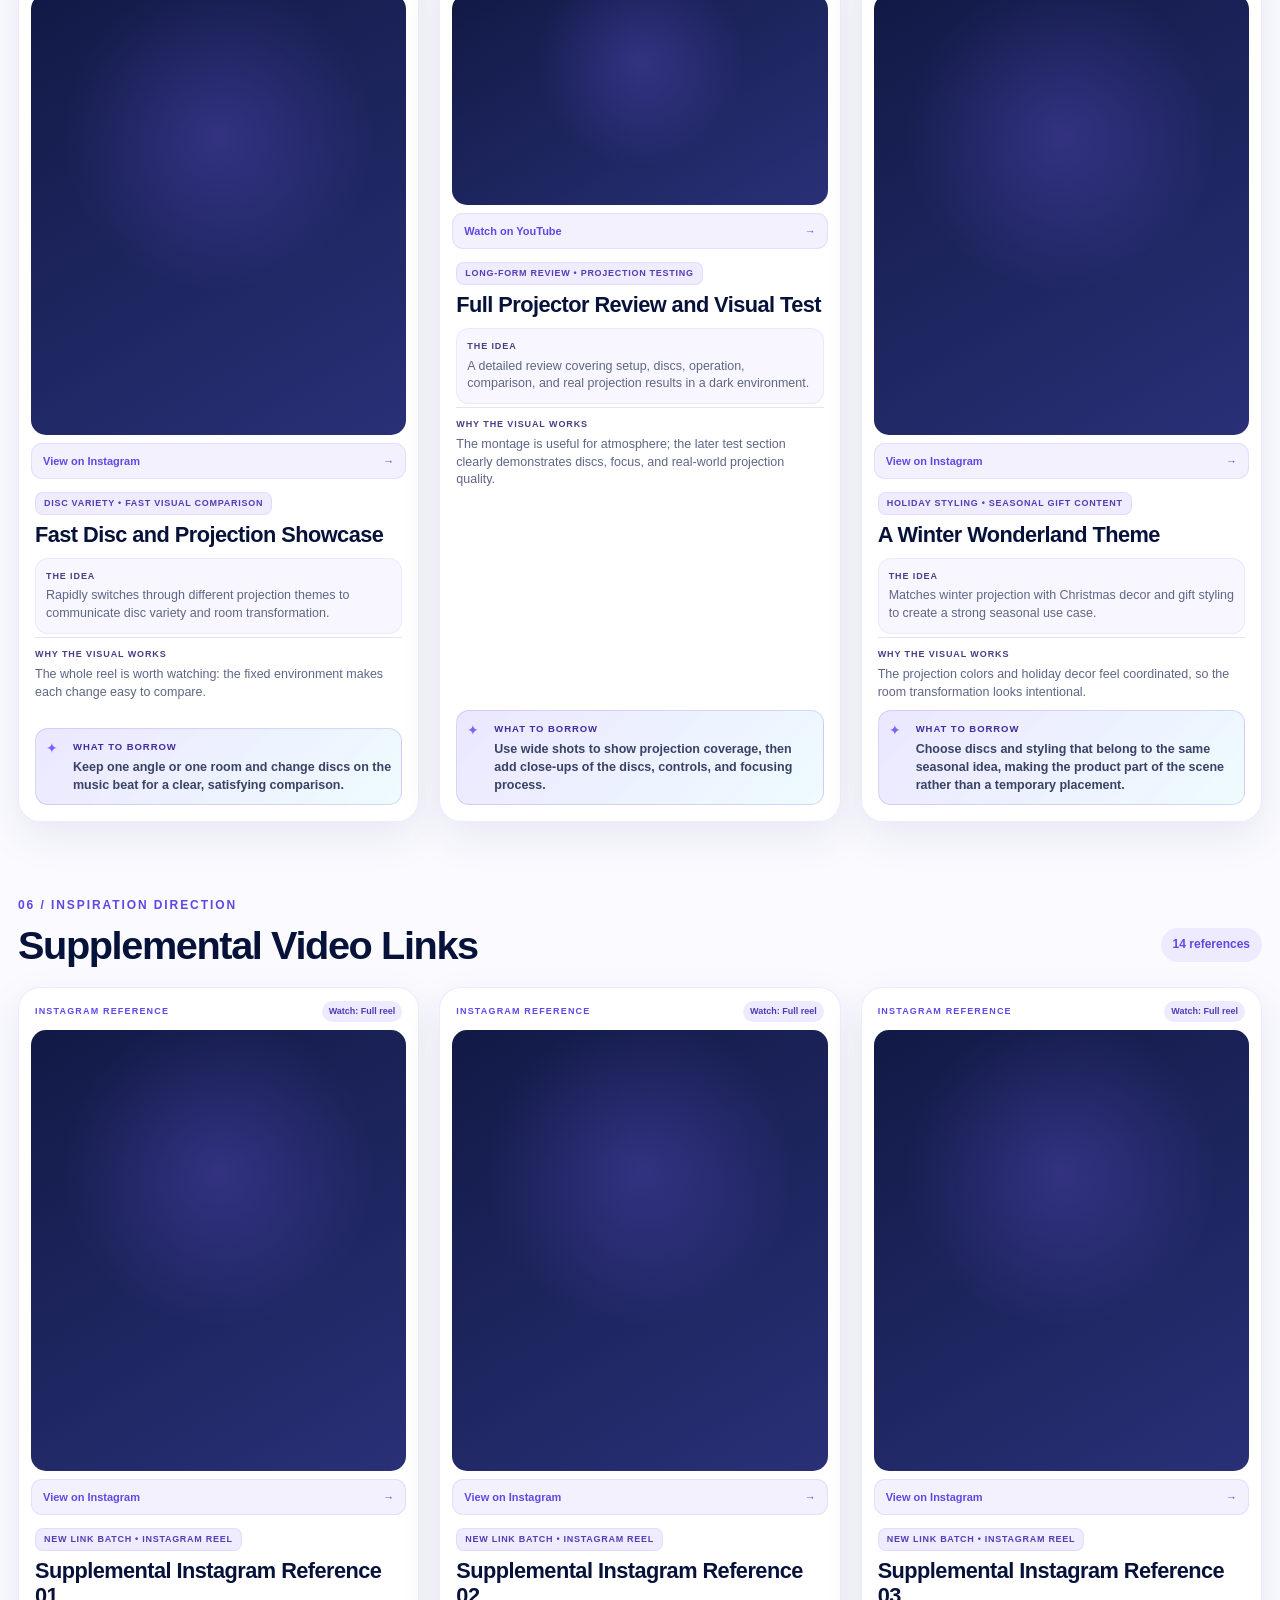
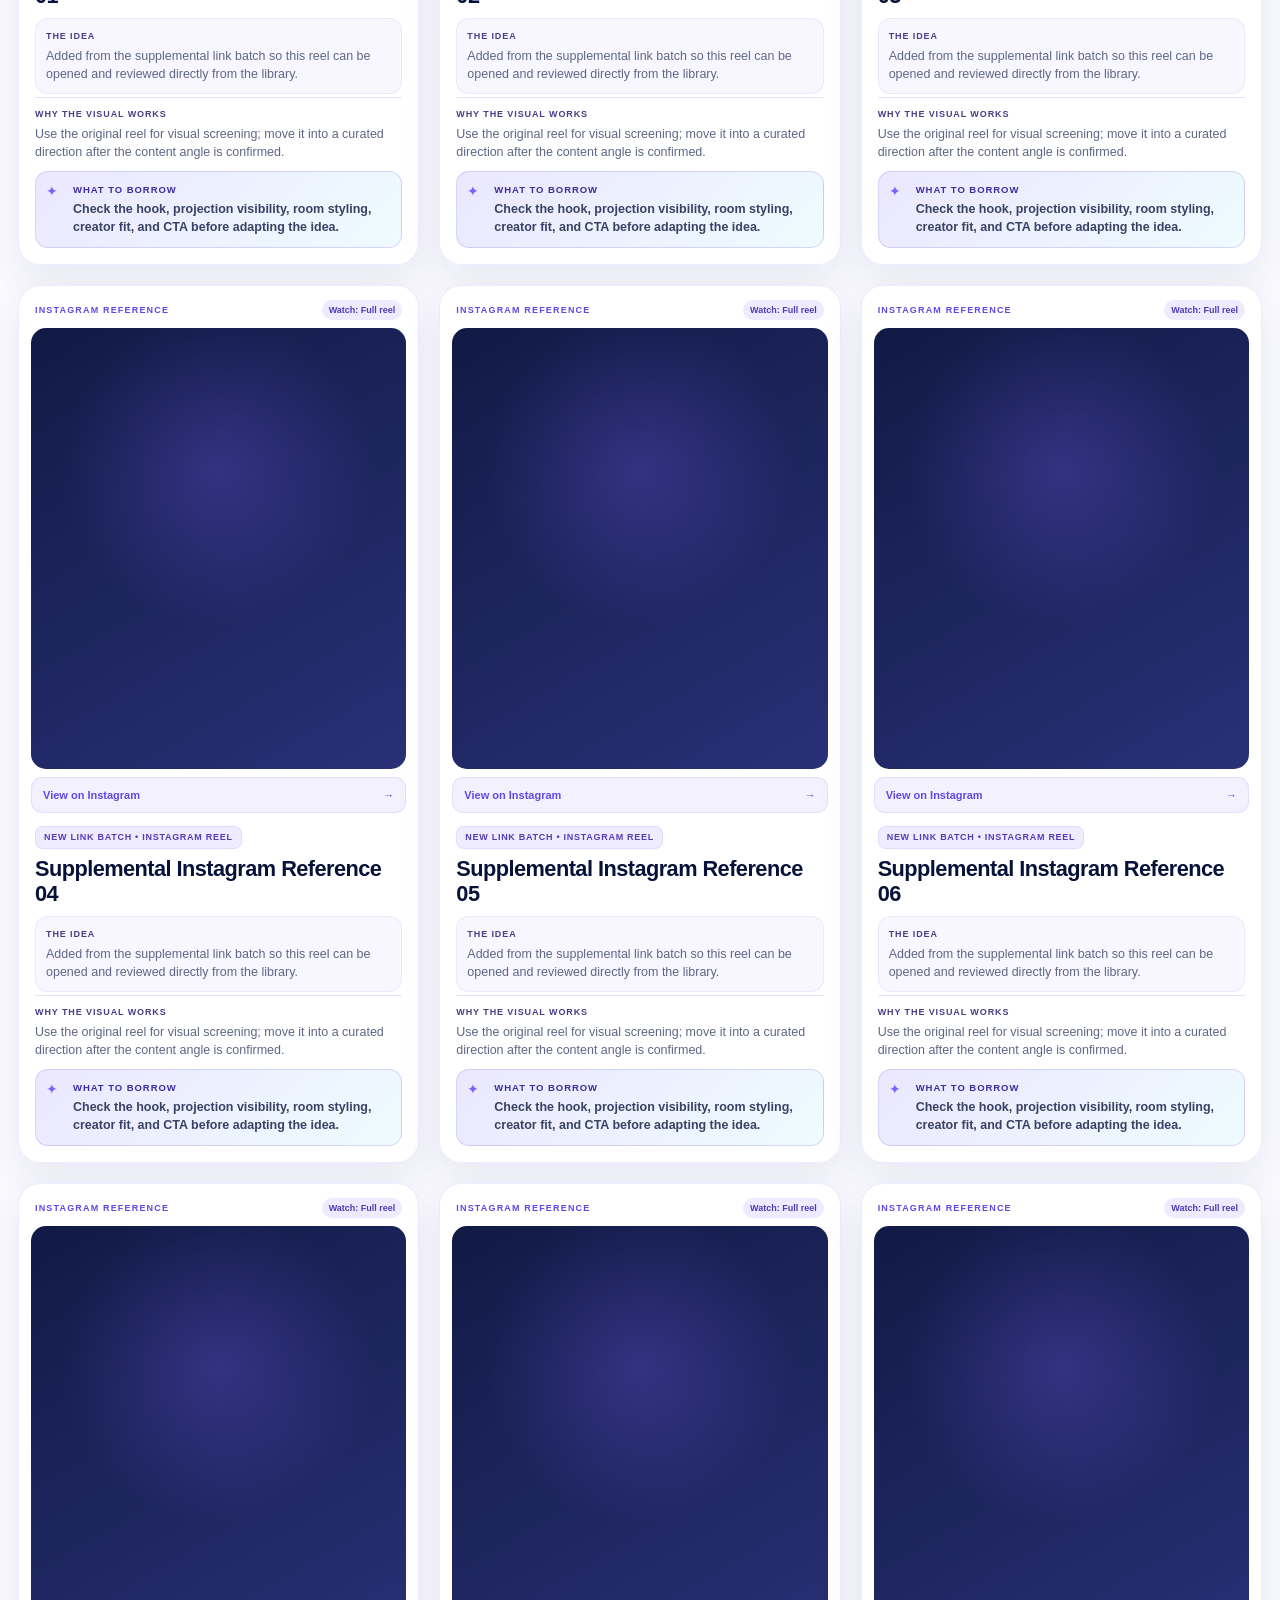
==== commit 8be6bbf8: "Fix GitHub Pages resource paths" ====
--- a/index.html
+++ b/index.html
@@ -8,12 +8,12 @@
   <title>POCOCO Creator Inspiration Library</title>
   <link rel="preconnect" href="https://www.instagram.com">
   <link rel="preconnect" href="https://www.youtube-nocookie.com">
-  <link rel="stylesheet" href="./styles.css">
-  <link rel="stylesheet" href="./layout-v2.css">
-  <link rel="stylesheet" href="./compact-final.css">
-  <link rel="stylesheet" href="./embed-fallback.css">
-  <link rel="stylesheet" href="./nav-enhancement.css">
-  <link rel="stylesheet" href="./local-video.css">
+  <link rel="stylesheet" href="./pococo-creator-inspiration-github-pages/styles.css">
+  <link rel="stylesheet" href="./pococo-creator-inspiration-github-pages/layout-v2.css">
+  <link rel="stylesheet" href="./pococo-creator-inspiration-github-pages/compact-final.css">
+  <link rel="stylesheet" href="./pococo-creator-inspiration-github-pages/embed-fallback.css">
+  <link rel="stylesheet" href="./pococo-creator-inspiration-github-pages/nav-enhancement.css">
+  <link rel="stylesheet" href="./pococo-creator-inspiration-github-pages/local-video.css">
 </head>
 <body>
   <a class="skip-link" href="#library">Skip to inspiration library</a>
@@ -52,7 +52,7 @@
       <div class="hero-visual">
         <figure class="hero-photo">
           <img
-            src="./assets/hero-bedroom.webp"
+            src="./pococo-creator-inspiration-github-pages/assets/hero-bedroom.webp"
             alt="POCOCO projector creating a planetary scene in a cozy bedroom"
           >
         </figure>
@@ -130,7 +130,7 @@
     </article>
   </template>
 
-  <script src="./data.js"></script>
+  <script src="./pococo-creator-inspiration-github-pages/data.js"></script>
   <script src="./local-cases.js"></script>
   <script src="./app-final.js"></script>
   <script src="./audited-instagram-fallbacks.js"></script>
@@ -138,3 +138,4 @@
 </body>
 </html>
 
+
--- a/pococo-creator-inspiration-github-pages/styles.css
+++ b/pococo-creator-inspiration-github-pages/styles.css
@@ -0,0 +1,954 @@
+:root {
+  --deep: #07123a;
+  --ink: #15204d;
+  --muted: #687091;
+  --violet: #7b61ff;
+  --violet-deep: #6048e5;
+  --blue: #7fa0ff;
+  --cyan: #64d6f5;
+  --gold: #ffd66b;
+  --paper: #fafaff;
+  --soft: #f3f5ff;
+  --lavender: #eeeaff;
+  --white: #ffffff;
+  --line: rgba(100, 83, 195, .16);
+  --shadow: 0 24px 68px rgba(51, 52, 124, .12);
+  --content: 1240px;
+}
+
+* {
+  box-sizing: border-box;
+}
+
+html {
+  scroll-behavior: smooth;
+  scroll-padding-top: 112px;
+}
+
+body {
+  margin: 0;
+  color: var(--ink);
+  background:
+    radial-gradient(circle at 10% 4%, rgba(123, 97, 255, .11), transparent 28rem),
+    radial-gradient(circle at 88% 20%, rgba(93, 215, 255, .10), transparent 28rem),
+    var(--paper);
+  font-family: -apple-system, BlinkMacSystemFont, "SF Pro Display", "SF Pro Text", Inter, "Segoe UI", Arial, sans-serif;
+  line-height: 1.65;
+  -webkit-font-smoothing: antialiased;
+}
+
+body.menu-open {
+  overflow: hidden;
+}
+
+a {
+  color: inherit;
+}
+
+button,
+a {
+  -webkit-tap-highlight-color: transparent;
+}
+
+.skip-link {
+  position: fixed;
+  z-index: 999;
+  top: 8px;
+  left: 8px;
+  padding: 10px 14px;
+  color: var(--white);
+  background: var(--deep);
+  border-radius: 10px;
+  transform: translateY(-150%);
+}
+
+.skip-link:focus {
+  transform: translateY(0);
+}
+
+.site-header {
+  position: sticky;
+  z-index: 100;
+  top: 0;
+  border-bottom: 1px solid rgba(123, 97, 255, .12);
+  background: rgba(250, 250, 255, .86);
+  backdrop-filter: blur(20px);
+}
+
+.header-inner {
+  width: min(var(--content), calc(100% - 36px));
+  min-height: 76px;
+  margin: 0 auto;
+  display: flex;
+  align-items: center;
+  gap: 28px;
+}
+
+.brand {
+  flex: 0 0 auto;
+  display: inline-flex;
+  align-items: center;
+  gap: 10px;
+  text-decoration: none;
+  color: var(--deep);
+}
+
+.brand-orbit {
+  position: relative;
+  width: 30px;
+  height: 30px;
+  border: 2px solid var(--violet);
+  border-radius: 50%;
+  transform: rotate(-22deg);
+}
+
+.brand-orbit::after {
+  content: "";
+  position: absolute;
+  width: 39px;
+  height: 10px;
+  top: 8px;
+  left: -7px;
+  border: 2px solid rgba(123, 97, 255, .52);
+  border-top-color: transparent;
+  border-radius: 50%;
+}
+
+.brand-name {
+  font-size: 18px;
+  font-weight: 900;
+  letter-spacing: .12em;
+}
+
+.brand-divider {
+  width: 1px;
+  height: 20px;
+  background: var(--line);
+}
+
+.brand-subtitle {
+  color: var(--muted);
+  font-size: 12px;
+  font-weight: 750;
+  letter-spacing: .04em;
+}
+
+.category-nav {
+  margin-left: auto;
+  display: flex;
+  justify-content: flex-end;
+  align-items: center;
+  gap: 6px;
+}
+
+.category-nav a {
+  padding: 9px 11px;
+  border-radius: 999px;
+  color: #4f5678;
+  font-size: 12px;
+  font-weight: 800;
+  line-height: 1.2;
+  text-decoration: none;
+  transition: color .18s ease, background .18s ease;
+}
+
+.category-nav a:hover,
+.category-nav a.active {
+  color: var(--violet-deep);
+  background: var(--lavender);
+}
+
+.menu-toggle {
+  display: none;
+  margin-left: auto;
+  padding: 9px 12px;
+  align-items: center;
+  gap: 10px;
+  color: var(--ink);
+  background: var(--white);
+  border: 1px solid var(--line);
+  border-radius: 999px;
+  font: inherit;
+  font-size: 12px;
+  font-weight: 800;
+}
+
+.menu-icon,
+.menu-icon::before,
+.menu-icon::after {
+  width: 16px;
+  height: 2px;
+  display: block;
+  background: var(--violet);
+  border-radius: 2px;
+}
+
+.menu-icon {
+  position: relative;
+}
+
+.menu-icon::before,
+.menu-icon::after {
+  content: "";
+  position: absolute;
+  left: 0;
+}
+
+.menu-icon::before {
+  top: -5px;
+}
+
+.menu-icon::after {
+  top: 5px;
+}
+
+.hero {
+  position: relative;
+  width: min(var(--content), calc(100% - 36px));
+  min-height: 620px;
+  margin: 0 auto;
+  padding: 96px 0 74px;
+  display: grid;
+  grid-template-columns: minmax(0, 1.08fr) minmax(360px, .92fr);
+  align-items: center;
+  gap: 64px;
+}
+
+.eyebrow,
+.section-index {
+  margin: 0 0 14px;
+  color: var(--violet-deep);
+  font-size: 12px;
+  font-weight: 900;
+  letter-spacing: .16em;
+  text-transform: uppercase;
+}
+
+.hero h1 {
+  max-width: 760px;
+  margin: 0;
+  color: var(--deep);
+  font-size: clamp(47px, 6.4vw, 84px);
+  line-height: .98;
+  letter-spacing: -.055em;
+}
+
+.hero h1 span {
+  color: transparent;
+  background: linear-gradient(98deg, var(--violet-deep), #7a77f8 50%, #35a9d8);
+  -webkit-background-clip: text;
+  background-clip: text;
+}
+
+.hero-lead {
+  max-width: 720px;
+  margin: 28px 0 0;
+  color: var(--muted);
+  font-size: clamp(17px, 1.7vw, 21px);
+}
+
+.hero-actions {
+  margin-top: 34px;
+  display: flex;
+  align-items: center;
+  gap: 22px;
+}
+
+.hero-actions p {
+  margin: 0;
+  color: var(--muted);
+  font-size: 13px;
+}
+
+.hero-actions strong {
+  color: var(--ink);
+}
+
+.button {
+  display: inline-flex;
+  min-height: 48px;
+  padding: 12px 20px;
+  align-items: center;
+  justify-content: center;
+  border-radius: 999px;
+  font-size: 14px;
+  font-weight: 850;
+  text-decoration: none;
+}
+
+.button.primary {
+  color: var(--white);
+  background: linear-gradient(135deg, var(--violet), #6b80f6);
+  box-shadow: 0 16px 36px rgba(123, 97, 255, .24);
+  transition: transform .18s ease, box-shadow .18s ease;
+}
+
+.button.primary:hover {
+  transform: translateY(-2px);
+  box-shadow: 0 20px 42px rgba(123, 97, 255, .3);
+}
+
+.hero-visual {
+  position: relative;
+  min-height: 470px;
+  display: grid;
+  place-items: center;
+}
+
+.glow {
+  position: absolute;
+  border-radius: 50%;
+  filter: blur(4px);
+}
+
+.glow-one {
+  width: 390px;
+  height: 390px;
+  background: radial-gradient(circle at 38% 35%, rgba(255,255,255,.95), rgba(123,97,255,.20) 42%, rgba(123,97,255,0) 72%);
+}
+
+.glow-two {
+  width: 330px;
+  height: 330px;
+  right: 0;
+  bottom: 0;
+  background: radial-gradient(circle, rgba(93,215,255,.18), transparent 68%);
+}
+
+.planet-card {
+  position: relative;
+  z-index: 2;
+  width: min(410px, 92%);
+  padding: 28px 30px 26px;
+  background: rgba(255,255,255,.72);
+  border: 1px solid rgba(255,255,255,.88);
+  border-radius: 40px;
+  box-shadow: var(--shadow);
+  backdrop-filter: blur(20px);
+  transform: rotate(2deg);
+}
+
+.planet-card p {
+  margin: 18px 0 0;
+  color: #535b7d;
+  font-size: 15px;
+  font-weight: 700;
+}
+
+.planet {
+  position: relative;
+  width: 260px;
+  height: 260px;
+  margin: 0 auto;
+  overflow: visible;
+  background:
+    radial-gradient(circle at 32% 27%, rgba(255,255,255,.92), transparent 10%),
+    radial-gradient(circle at 42% 40%, #a8d7ff 0 8%, transparent 9%),
+    radial-gradient(circle at 58% 58%, #6748df 0 8%, transparent 9%),
+    radial-gradient(circle at 45% 45%, #a89bff, #7057e7 52%, #303c9d);
+  border-radius: 50%;
+  box-shadow:
+    inset -28px -30px 58px rgba(12,16,67,.35),
+    0 30px 80px rgba(83,63,190,.28);
+}
+
+.planet::after {
+  content: "";
+  position: absolute;
+  inset: 13%;
+  border: 1px solid rgba(255,255,255,.28);
+  border-radius: 50%;
+}
+
+.planet-ring {
+  position: absolute;
+  z-index: -1;
+  width: 360px;
+  height: 78px;
+  top: 92px;
+  left: -50px;
+  border: 24px solid rgba(255,214,107,.64);
+  border-left-color: rgba(93,215,255,.5);
+  border-right-color: rgba(123,97,255,.42);
+  border-radius: 50%;
+  transform: rotate(-18deg);
+  box-shadow: 0 0 30px rgba(255,214,107,.16);
+}
+
+.planet-light {
+  position: absolute;
+  width: 42px;
+  height: 18px;
+  top: 67px;
+  right: 53px;
+  border-radius: 50%;
+  background: rgba(255,255,255,.34);
+  filter: blur(3px);
+  transform: rotate(-28deg);
+}
+
+.star {
+  position: absolute;
+  z-index: 3;
+  color: var(--violet);
+  font-size: 28px;
+}
+
+.star-a { top: 40px; right: 34px; }
+.star-b { bottom: 92px; left: 14px; color: #42b6df; font-size: 38px; }
+.star-c { top: 110px; left: 20px; color: var(--gold); font-size: 18px; }
+
+.library-intro {
+  width: min(var(--content), calc(100% - 36px));
+  margin: 0 auto;
+  padding: 64px 0;
+  display: grid;
+  grid-template-columns: 1.12fr .88fr;
+  gap: 80px;
+  border-top: 1px solid var(--line);
+}
+
+.library-intro h2 {
+  max-width: 780px;
+  margin: 0;
+  color: var(--deep);
+  font-size: clamp(32px, 4.1vw, 53px);
+  line-height: 1.08;
+  letter-spacing: -.035em;
+}
+
+.library-intro > p {
+  margin: 33px 0 0;
+  color: var(--muted);
+  font-size: 17px;
+}
+
+.category-sections {
+  width: min(var(--content), calc(100% - 36px));
+  margin: 0 auto;
+}
+
+.category-section {
+  padding: 76px 0 34px;
+  scroll-margin-top: 100px;
+}
+
+.section-heading {
+  margin-bottom: 28px;
+  display: flex;
+  justify-content: space-between;
+  align-items: flex-end;
+  gap: 24px;
+}
+
+.section-heading h2 {
+  margin: 0;
+  color: var(--deep);
+  font-size: clamp(30px, 4vw, 48px);
+  line-height: 1.08;
+  letter-spacing: -.035em;
+}
+
+.section-count {
+  flex: 0 0 auto;
+  margin: 0 0 5px;
+  padding: 7px 12px;
+  color: var(--violet-deep);
+  background: var(--lavender);
+  border-radius: 999px;
+  font-size: 12px;
+  font-weight: 850;
+}
+
+.case-list {
+  display: grid;
+  gap: 30px;
+}
+
+.case-card {
+  min-width: 0;
+  padding: 22px;
+  display: grid;
+  grid-template-columns: minmax(320px, .88fr) minmax(0, 1.12fr);
+  gap: 36px;
+  align-items: stretch;
+  background: rgba(255,255,255,.88);
+  border: 1px solid rgba(123,97,255,.13);
+  border-radius: 30px;
+  box-shadow: 0 20px 58px rgba(42,46,111,.09);
+}
+
+.case-card:nth-child(even) {
+  grid-template-columns: minmax(0, 1.12fr) minmax(320px, .88fr);
+}
+
+.case-card:nth-child(even) .video-shell {
+  order: 2;
+}
+
+.case-card:nth-child(even) .case-copy {
+  order: 1;
+}
+
+.video-shell {
+  min-width: 0;
+  display: flex;
+  flex-direction: column;
+}
+
+.video-topline {
+  min-height: 26px;
+  margin: 2px 2px 10px;
+  display: flex;
+  justify-content: space-between;
+  align-items: center;
+  gap: 12px;
+}
+
+.platform-badge {
+  color: var(--violet-deep);
+  font-size: 11px;
+  font-weight: 900;
+  letter-spacing: .13em;
+  text-transform: uppercase;
+}
+
+.watch-time {
+  color: var(--muted);
+  font-size: 11px;
+  font-weight: 750;
+}
+
+.embed-wrap {
+  position: relative;
+  width: 100%;
+  min-height: 550px;
+  overflow: hidden;
+  background:
+    radial-gradient(circle at 50% 32%, rgba(123,97,255,.25), transparent 44%),
+    linear-gradient(150deg, #111a45, #293077);
+  border-radius: 22px;
+}
+
+.embed-wrap iframe {
+  width: 100%;
+  height: 100%;
+  min-height: 550px;
+  display: block;
+  border: 0;
+}
+
+.case-card.youtube .embed-wrap,
+.case-card.youtube .embed-wrap iframe {
+  min-height: 0;
+  aspect-ratio: 16 / 9;
+}
+
+.source-link {
+  margin-top: 12px;
+  padding: 11px 14px;
+  display: flex;
+  justify-content: space-between;
+  align-items: center;
+  color: var(--violet-deep);
+  background: #f4f1ff;
+  border: 1px solid rgba(123,97,255,.13);
+  border-radius: 14px;
+  font-size: 13px;
+  font-weight: 850;
+  text-decoration: none;
+  transition: background .18s ease, transform .18s ease;
+}
+
+.source-link:hover {
+  background: #ebe6ff;
+  transform: translateY(-1px);
+}
+
+.case-copy {
+  min-width: 0;
+  padding: 18px 14px 14px 0;
+  display: flex;
+  flex-direction: column;
+  justify-content: center;
+}
+
+.case-card:nth-child(even) .case-copy {
+  padding-right: 0;
+  padding-left: 14px;
+}
+
+.direction {
+  margin: 0 0 10px;
+  color: var(--violet-deep);
+  font-size: 11px;
+  font-weight: 900;
+  letter-spacing: .11em;
+  text-transform: uppercase;
+}
+
+.case-copy h3 {
+  margin: 0 0 24px;
+  color: var(--deep);
+  font-size: clamp(27px, 3vw, 39px);
+  line-height: 1.08;
+  letter-spacing: -.035em;
+}
+
+.case-block {
+  padding: 18px 0;
+  border-top: 1px solid var(--line);
+}
+
+.overview-block {
+  padding-top: 0;
+  border-top: 0;
+}
+
+.block-label {
+  display: block;
+  margin-bottom: 5px;
+  color: #505878;
+  font-size: 11px;
+  font-weight: 900;
+  letter-spacing: .12em;
+  text-transform: uppercase;
+}
+
+.case-block p,
+.takeaway p {
+  margin: 0;
+  color: var(--muted);
+  font-size: 15px;
+}
+
+.takeaway {
+  margin-top: 6px;
+  padding: 17px 18px;
+  display: grid;
+  grid-template-columns: 28px 1fr;
+  gap: 10px;
+  background: linear-gradient(135deg, rgba(123,97,255,.10), rgba(93,215,255,.08));
+  border: 1px solid rgba(123,97,255,.12);
+  border-radius: 18px;
+}
+
+.takeaway-icon {
+  color: var(--violet);
+  font-size: 19px;
+  line-height: 1.35;
+}
+
+footer {
+  margin-top: 90px;
+  color: #e8ebff;
+  background:
+    radial-gradient(circle at 85% 10%, rgba(123,97,255,.35), transparent 24rem),
+    var(--deep);
+}
+
+.footer-inner {
+  width: min(var(--content), calc(100% - 36px));
+  min-height: 180px;
+  margin: 0 auto;
+  display: flex;
+  justify-content: space-between;
+  align-items: center;
+  gap: 30px;
+}
+
+.footer-brand {
+  font-size: 21px;
+  font-weight: 900;
+  letter-spacing: .14em;
+}
+
+.footer-inner p {
+  margin: 5px 0 0;
+  color: #aeb6dc;
+}
+
+.footer-inner a {
+  font-size: 13px;
+  font-weight: 800;
+  text-decoration: none;
+}
+
+@media (max-width: 1080px) {
+  .header-inner {
+    min-height: 70px;
+  }
+
+  .brand-subtitle,
+  .brand-divider {
+    display: none;
+  }
+
+  .category-nav a {
+    padding-inline: 8px;
+    font-size: 11px;
+  }
+
+  .hero {
+    grid-template-columns: minmax(0, 1fr) 360px;
+    gap: 30px;
+  }
+
+  .planet {
+    width: 220px;
+    height: 220px;
+  }
+
+  .planet-ring {
+    width: 305px;
+    top: 76px;
+    left: -42px;
+  }
+
+  .case-card,
+  .case-card:nth-child(even) {
+    grid-template-columns: minmax(290px, .8fr) minmax(0, 1.2fr);
+    gap: 26px;
+  }
+
+  .case-card:nth-child(even) .video-shell,
+  .case-card:nth-child(even) .case-copy {
+    order: initial;
+  }
+
+  .case-card:nth-child(even) .case-copy {
+    padding-left: 0;
+    padding-right: 14px;
+  }
+
+  .embed-wrap,
+  .embed-wrap iframe {
+    min-height: 500px;
+  }
+}
+
+@media (max-width: 820px) {
+  html {
+    scroll-padding-top: 82px;
+  }
+
+  .header-inner {
+    width: min(100% - 24px, var(--content));
+  }
+
+  .menu-toggle {
+    display: inline-flex;
+  }
+
+  .category-nav {
+    position: fixed;
+    inset: 70px 0 auto;
+    max-height: calc(100dvh - 70px);
+    padding: 18px 18px 26px;
+    display: grid;
+    justify-content: stretch;
+    gap: 8px;
+    overflow-y: auto;
+    background: rgba(250,250,255,.98);
+    border-bottom: 1px solid var(--line);
+    box-shadow: 0 18px 34px rgba(35,38,88,.12);
+    transform: translateY(-130%);
+    opacity: 0;
+    pointer-events: none;
+    transition: transform .22s ease, opacity .22s ease;
+  }
+
+  .category-nav.open {
+    transform: translateY(0);
+    opacity: 1;
+    pointer-events: auto;
+  }
+
+  .category-nav a {
+    padding: 14px 16px;
+    color: var(--ink);
+    background: var(--white);
+    border: 1px solid var(--line);
+    border-radius: 14px;
+    font-size: 13px;
+  }
+
+  .hero {
+    min-height: auto;
+    padding: 72px 0 44px;
+    grid-template-columns: 1fr;
+    gap: 30px;
+  }
+
+  .hero-visual {
+    min-height: 390px;
+  }
+
+  .library-intro {
+    padding: 54px 0 24px;
+    grid-template-columns: 1fr;
+    gap: 16px;
+  }
+
+  .library-intro > p {
+    margin-top: 0;
+  }
+
+  .category-section {
+    padding-top: 68px;
+  }
+
+  .case-card,
+  .case-card:nth-child(even) {
+    padding: 16px;
+    grid-template-columns: 1fr;
+    gap: 8px;
+    border-radius: 24px;
+  }
+
+  .case-card:nth-child(even) .video-shell,
+  .case-card:nth-child(even) .case-copy {
+    order: initial;
+  }
+
+  .case-copy,
+  .case-card:nth-child(even) .case-copy {
+    padding: 24px 6px 8px;
+  }
+
+  .embed-wrap,
+  .embed-wrap iframe {
+    min-height: min(680px, 118vw);
+  }
+}
+
+@media (max-width: 540px) {
+  .header-inner,
+  .hero,
+  .library-intro,
+  .category-sections,
+  .footer-inner {
+    width: min(100% - 24px, var(--content));
+  }
+
+  .brand-name {
+    font-size: 15px;
+  }
+
+  .brand-orbit {
+    width: 26px;
+    height: 26px;
+  }
+
+  .brand-orbit::after {
+    width: 34px;
+    top: 7px;
+  }
+
+  .menu-toggle span:first-child {
+    display: none;
+  }
+
+  .menu-toggle {
+    width: 42px;
+    height: 42px;
+    justify-content: center;
+  }
+
+  .hero {
+    padding-top: 52px;
+  }
+
+  .hero h1 {
+    font-size: clamp(42px, 13.5vw, 62px);
+  }
+
+  .hero-lead {
+    font-size: 16px;
+  }
+
+  .hero-actions {
+    align-items: flex-start;
+    flex-direction: column;
+    gap: 14px;
+  }
+
+  .hero-visual {
+    min-height: 330px;
+  }
+
+  .planet-card {
+    width: 100%;
+    padding: 22px 22px 20px;
+    border-radius: 28px;
+  }
+
+  .planet {
+    width: 190px;
+    height: 190px;
+  }
+
+  .planet-ring {
+    width: 266px;
+    height: 62px;
+    top: 68px;
+    left: -38px;
+    border-width: 18px;
+  }
+
+  .section-heading {
+    align-items: flex-start;
+    flex-direction: column;
+    gap: 12px;
+  }
+
+  .section-count {
+    margin: 0;
+  }
+
+  .case-card {
+    padding: 12px;
+    border-radius: 20px;
+  }
+
+  .video-topline {
+    margin-inline: 5px;
+  }
+
+  .embed-wrap {
+    border-radius: 15px;
+  }
+
+  .embed-wrap,
+  .embed-wrap iframe {
+    min-height: 129vw;
+    max-height: 690px;
+  }
+
+  .case-copy h3 {
+    margin-bottom: 20px;
+    font-size: 29px;
+  }
+
+  .case-block p,
+  .takeaway p {
+    font-size: 14px;
+  }
+
+  .footer-inner {
+    padding: 44px 0;
+    align-items: flex-start;
+    flex-direction: column;
+  }
+}
+
+@media (prefers-reduced-motion: reduce) {
+  *,
+  *::before,
+  *::after {
+    scroll-behavior: auto !important;
+    transition-duration: .001ms !important;
+    animation-duration: .001ms !important;
+    animation-iteration-count: 1 !important;
+  }
+}
--- a/pococo-creator-inspiration-github-pages/layout-v2.css
+++ b/pococo-creator-inspiration-github-pages/layout-v2.css
@@ -0,0 +1,320 @@
+:root {
+  --content: 1480px;
+}
+
+.compact-hero {
+  min-height: 440px;
+  padding-top: 54px;
+  padding-bottom: 46px;
+  grid-template-columns: minmax(0, 1.35fr) minmax(260px, .65fr);
+  gap: 42px;
+  border-bottom: 1px solid var(--line);
+}
+
+.compact-hero h1 {
+  font-size: clamp(46px, 5.5vw, 74px);
+}
+
+.compact-hero .hero-lead {
+  max-width: 850px;
+  margin-top: 22px;
+  font-size: clamp(16px, 1.4vw, 19px);
+}
+
+.compact-hero .hero-actions {
+  margin-top: 26px;
+}
+
+.compact-hero .hero-visual {
+  min-height: 310px;
+}
+
+.compact-hero .planet-card {
+  width: min(300px, 92%);
+  padding: 20px 22px 18px;
+  border-radius: 28px;
+}
+
+.compact-hero .planet {
+  width: 170px;
+  height: 170px;
+}
+
+.compact-hero .planet-ring {
+  width: 238px;
+  height: 56px;
+  top: 60px;
+  left: -34px;
+  border-width: 17px;
+}
+
+.compact-hero .planet-card p {
+  margin-top: 13px;
+  font-size: 13px;
+  line-height: 1.45;
+}
+
+.category-sections {
+  width: min(var(--content), calc(100% - 36px));
+}
+
+.category-section {
+  padding: 54px 0 20px;
+}
+
+.section-heading {
+  margin-bottom: 20px;
+}
+
+.section-index {
+  margin-bottom: 8px;
+}
+
+.section-heading h2 {
+  font-size: clamp(30px, 3.1vw, 44px);
+}
+
+.case-list {
+  display: grid;
+  grid-template-columns: repeat(4, minmax(0, 1fr));
+  gap: 20px;
+  align-items: stretch;
+}
+
+.case-card,
+.case-card:nth-child(even) {
+  min-width: 0;
+  height: 100%;
+  padding: 12px;
+  display: flex;
+  flex-direction: column;
+  gap: 0;
+  background: rgba(255,255,255,.92);
+  border-radius: 22px;
+  box-shadow: 0 15px 42px rgba(42,46,111,.085);
+}
+
+.case-card:nth-child(even) .video-shell,
+.case-card:nth-child(even) .case-copy {
+  order: initial;
+}
+
+.video-shell {
+  width: 100%;
+}
+
+.video-topline {
+  min-height: 22px;
+  margin: 1px 4px 7px;
+}
+
+.platform-badge {
+  font-size: 9px;
+}
+
+.watch-time {
+  padding: 3px 7px;
+  color: #4f3cb2;
+  background: #eeeaff;
+  border-radius: 999px;
+  font-size: 9px;
+  font-weight: 850;
+}
+
+.embed-wrap,
+.embed-wrap iframe {
+  width: 100%;
+  min-height: 0;
+  height: auto;
+  aspect-ratio: 4 / 5.25;
+}
+
+.embed-wrap {
+  border-radius: 15px;
+}
+
+.case-card.youtube .embed-wrap,
+.case-card.youtube .embed-wrap iframe {
+  aspect-ratio: 16 / 9;
+}
+
+.source-link {
+  margin-top: 8px;
+  padding: 8px 11px;
+  border-radius: 11px;
+  font-size: 11px;
+}
+
+.case-copy,
+.case-card:nth-child(even) .case-copy {
+  padding: 16px 4px 4px;
+  display: flex;
+  flex: 1;
+  justify-content: flex-start;
+}
+
+.direction {
+  align-self: flex-start;
+  margin: 0 0 10px;
+  padding: 5px 8px;
+  color: #553db5;
+  background: #f0ecff;
+  border: 1px solid rgba(123,97,255,.12);
+  border-radius: 8px;
+  font-size: 9px;
+  line-height: 1.25;
+  letter-spacing: .08em;
+}
+
+.case-copy h3 {
+  margin: 0 0 15px;
+  color: #07123a;
+  font-size: clamp(20px, 1.7vw, 25px);
+  line-height: 1.12;
+  letter-spacing: -.025em;
+}
+
+.case-block {
+  padding: 13px 0;
+}
+
+.overview-block {
+  padding: 11px 12px;
+  background: #f8f7ff;
+  border: 1px solid rgba(123,97,255,.10);
+  border-radius: 13px;
+}
+
+.visual-block {
+  margin-top: 3px;
+}
+
+.block-label {
+  margin-bottom: 4px;
+  color: #493d86;
+  font-size: 9px;
+  letter-spacing: .1em;
+}
+
+.case-block p,
+.takeaway p {
+  color: #5f6685;
+  font-size: 12.5px;
+  line-height: 1.52;
+}
+
+.takeaway {
+  margin-top: auto;
+  padding: 12px;
+  grid-template-columns: 20px 1fr;
+  gap: 7px;
+  background: linear-gradient(135deg, rgba(123,97,255,.15), rgba(93,215,255,.10));
+  border-color: rgba(104,79,223,.20);
+  border-radius: 13px;
+}
+
+.takeaway .block-label {
+  color: #3f2d9d;
+  font-size: 9.5px;
+}
+
+.takeaway p {
+  color: #394264;
+  font-weight: 650;
+}
+
+.takeaway-icon {
+  font-size: 14px;
+}
+
+footer {
+  margin-top: 58px;
+}
+
+@media (max-width: 1320px) {
+  .case-list {
+    grid-template-columns: repeat(3, minmax(0, 1fr));
+  }
+}
+
+@media (max-width: 980px) {
+  .compact-hero {
+    grid-template-columns: 1fr;
+  }
+
+  .compact-hero .hero-visual {
+    display: none;
+  }
+
+  .case-list {
+    grid-template-columns: repeat(2, minmax(0, 1fr));
+  }
+}
+
+@media (max-width: 820px) {
+  .compact-hero {
+    padding-top: 48px;
+    padding-bottom: 36px;
+  }
+
+  .category-section {
+    padding-top: 46px;
+  }
+
+  .case-card,
+  .case-card:nth-child(even) {
+    display: flex;
+    padding: 11px;
+  }
+
+  .case-copy,
+  .case-card:nth-child(even) .case-copy {
+    padding: 15px 4px 4px;
+  }
+
+  .embed-wrap,
+  .embed-wrap iframe {
+    min-height: 0;
+    height: auto;
+    max-height: none;
+    aspect-ratio: 4 / 5.2;
+  }
+}
+
+@media (max-width: 620px) {
+  .compact-hero h1 {
+    font-size: clamp(40px, 12vw, 57px);
+  }
+
+  .compact-hero .hero-lead {
+    font-size: 15px;
+  }
+
+  .case-list {
+    grid-template-columns: 1fr;
+    gap: 16px;
+  }
+
+  .section-heading {
+    margin-bottom: 16px;
+  }
+
+  .section-heading h2 {
+    font-size: 31px;
+  }
+
+  .case-card {
+    width: 100%;
+    max-width: 460px;
+    margin: 0 auto;
+  }
+
+  .case-copy h3 {
+    font-size: 25px;
+  }
+
+  .case-block p,
+  .takeaway p {
+    font-size: 13.5px;
+  }
+}
--- a/pococo-creator-inspiration-github-pages/compact-final.css
+++ b/pococo-creator-inspiration-github-pages/compact-final.css
@@ -0,0 +1,50 @@
+.compact-hero {
+  box-sizing: border-box;
+  min-height: 0;
+}
+
+@media (min-width: 981px) {
+  .embed-wrap,
+  .embed-wrap iframe {
+    aspect-ratio: 4 / 4.7;
+  }
+
+  .case-copy,
+  .case-card:nth-child(even) .case-copy {
+    padding-top: 13px;
+  }
+
+  .direction {
+    margin-bottom: 8px;
+  }
+
+  .case-copy h3 {
+    margin-bottom: 10px;
+  }
+
+  .case-block {
+    padding-top: 9px;
+    padding-bottom: 9px;
+  }
+
+  .overview-block,
+  .takeaway {
+    padding: 10px;
+  }
+
+  .case-block p,
+  .takeaway p {
+    line-height: 1.42;
+  }
+}
+
+@media (max-width: 620px) {
+  .compact-hero {
+    min-height: 0;
+  }
+
+  .embed-wrap,
+  .embed-wrap iframe {
+    aspect-ratio: 4 / 5.05;
+  }
+}
--- a/pococo-creator-inspiration-github-pages/embed-fallback.css
+++ b/pococo-creator-inspiration-github-pages/embed-fallback.css
@@ -0,0 +1,96 @@
+.hero-photo {
+  position: relative;
+  width: min(470px, 100%);
+  aspect-ratio: 4 / 3;
+  margin: 0;
+  overflow: hidden;
+  border: 1px solid rgba(123, 97, 255, 0.18);
+  border-radius: 30px;
+  box-shadow: 0 28px 70px rgba(51, 40, 123, 0.2);
+  transform: rotate(1.5deg);
+}
+
+.hero-photo::after {
+  position: absolute;
+  inset: 0;
+  content: "";
+  background:
+    linear-gradient(135deg, rgba(93, 91, 214, 0.18), transparent 45%),
+    linear-gradient(0deg, rgba(30, 25, 94, 0.16), transparent 55%);
+  pointer-events: none;
+}
+
+.hero-photo img {
+  width: 100%;
+  height: 100%;
+  display: block;
+  object-fit: cover;
+}
+
+.embed-wrap.has-poster {
+  position: relative;
+  background: #16142c;
+}
+
+.poster-link {
+  position: absolute;
+  inset: 0;
+  display: block;
+  overflow: hidden;
+  color: #fff;
+  text-decoration: none;
+}
+
+.poster-link img {
+  width: 100%;
+  height: 100%;
+  display: block;
+  object-fit: cover;
+}
+
+.poster-link::after {
+  position: absolute;
+  inset: 0;
+  content: "";
+  background: linear-gradient(180deg, transparent 46%, rgba(11, 9, 36, 0.78));
+}
+
+.poster-action {
+  position: absolute;
+  z-index: 1;
+  right: 14px;
+  bottom: 14px;
+  left: 14px;
+  display: flex;
+  align-items: center;
+  gap: 10px;
+  color: #fff;
+  font-size: 12px;
+  font-weight: 800;
+}
+
+.poster-play {
+  width: 34px;
+  height: 34px;
+  display: inline-grid;
+  flex: 0 0 auto;
+  place-items: center;
+  padding-left: 2px;
+  border: 1px solid rgba(255, 255, 255, 0.72);
+  border-radius: 50%;
+  background: rgba(99, 72, 217, 0.88);
+  box-shadow: 0 7px 22px rgba(0, 0, 0, 0.2);
+}
+
+.embed-note {
+  display: block;
+  opacity: 0.82;
+  font-size: 9px;
+  font-weight: 600;
+}
+
+@media (max-width: 980px) {
+  .hero-photo {
+    transform: none;
+  }
+}
--- a/pococo-creator-inspiration-github-pages/nav-enhancement.css
+++ b/pococo-creator-inspiration-github-pages/nav-enhancement.css
@@ -0,0 +1,45 @@
+.category-nav {
+  gap: 7px;
+}
+
+.category-nav a {
+  padding: 12px 17px;
+  color: #373c67;
+  border: 1px solid transparent;
+  border-radius: 999px;
+  font-size: 15px;
+  font-weight: 850;
+  letter-spacing: -0.01em;
+}
+
+.category-nav a:hover {
+  color: #5238d4;
+  background: #f0edff;
+  border-color: rgba(101, 73, 224, 0.12);
+}
+
+.category-nav a.active,
+.category-nav a[aria-current="true"] {
+  color: #5337dc;
+  background: #e9e4ff;
+  border-color: rgba(101, 73, 224, 0.14);
+  box-shadow: 0 6px 18px rgba(91, 63, 211, 0.12);
+}
+
+@media (max-width: 1120px) and (min-width: 821px) {
+  .category-nav {
+    gap: 2px;
+  }
+
+  .category-nav a {
+    padding: 10px 11px;
+    font-size: 13.5px;
+  }
+}
+
+@media (max-width: 820px) {
+  .category-nav a {
+    padding: 14px 16px;
+    font-size: 16px;
+  }
+}
--- a/pococo-creator-inspiration-github-pages/local-video.css
+++ b/pococo-creator-inspiration-github-pages/local-video.css
@@ -0,0 +1,18 @@
+.case-card.local .embed-wrap,
+.case-card.local .embed-wrap video {
+  width: 100%;
+  min-height: 0;
+  height: auto;
+  aspect-ratio: 9 / 16;
+}
+
+.case-card.local .embed-wrap {
+  background: #100d25;
+}
+
+.case-card.local .embed-wrap video {
+  display: block;
+  border: 0;
+  object-fit: cover;
+  background: #100d25;
+}
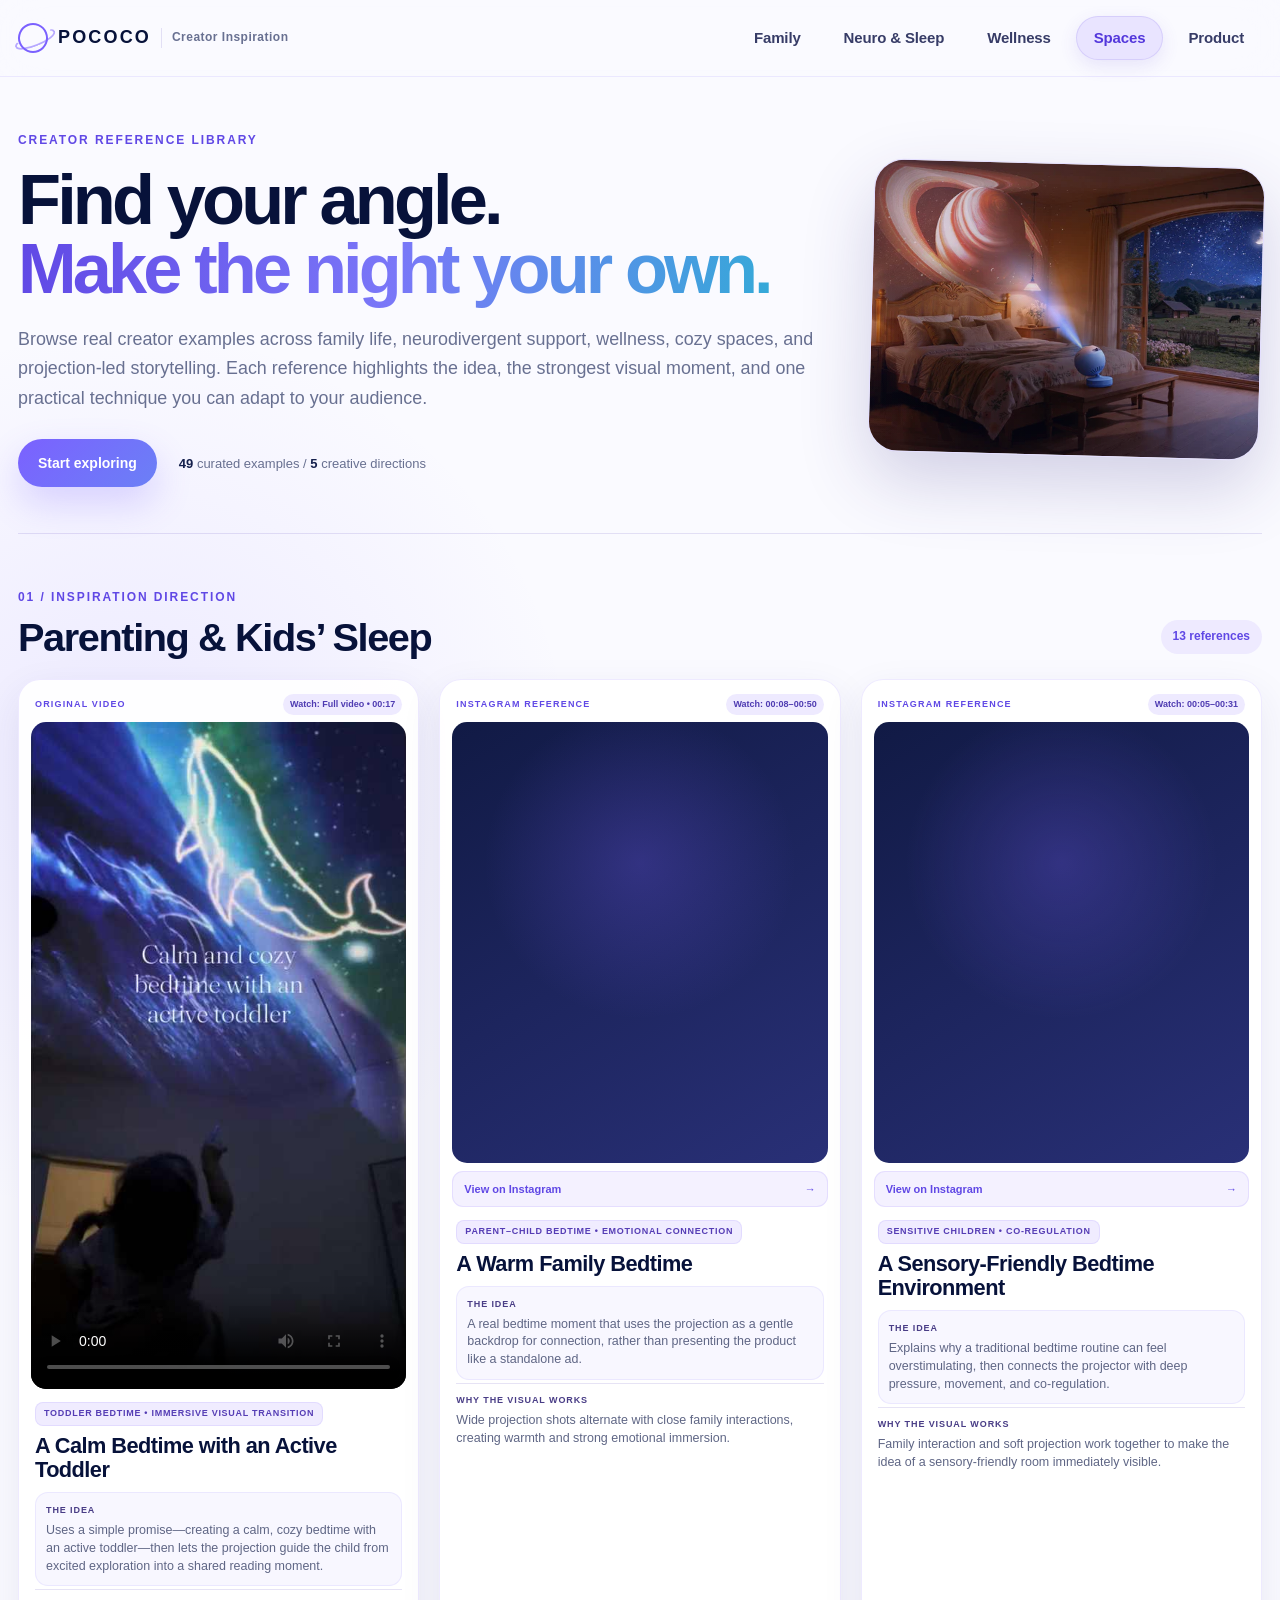
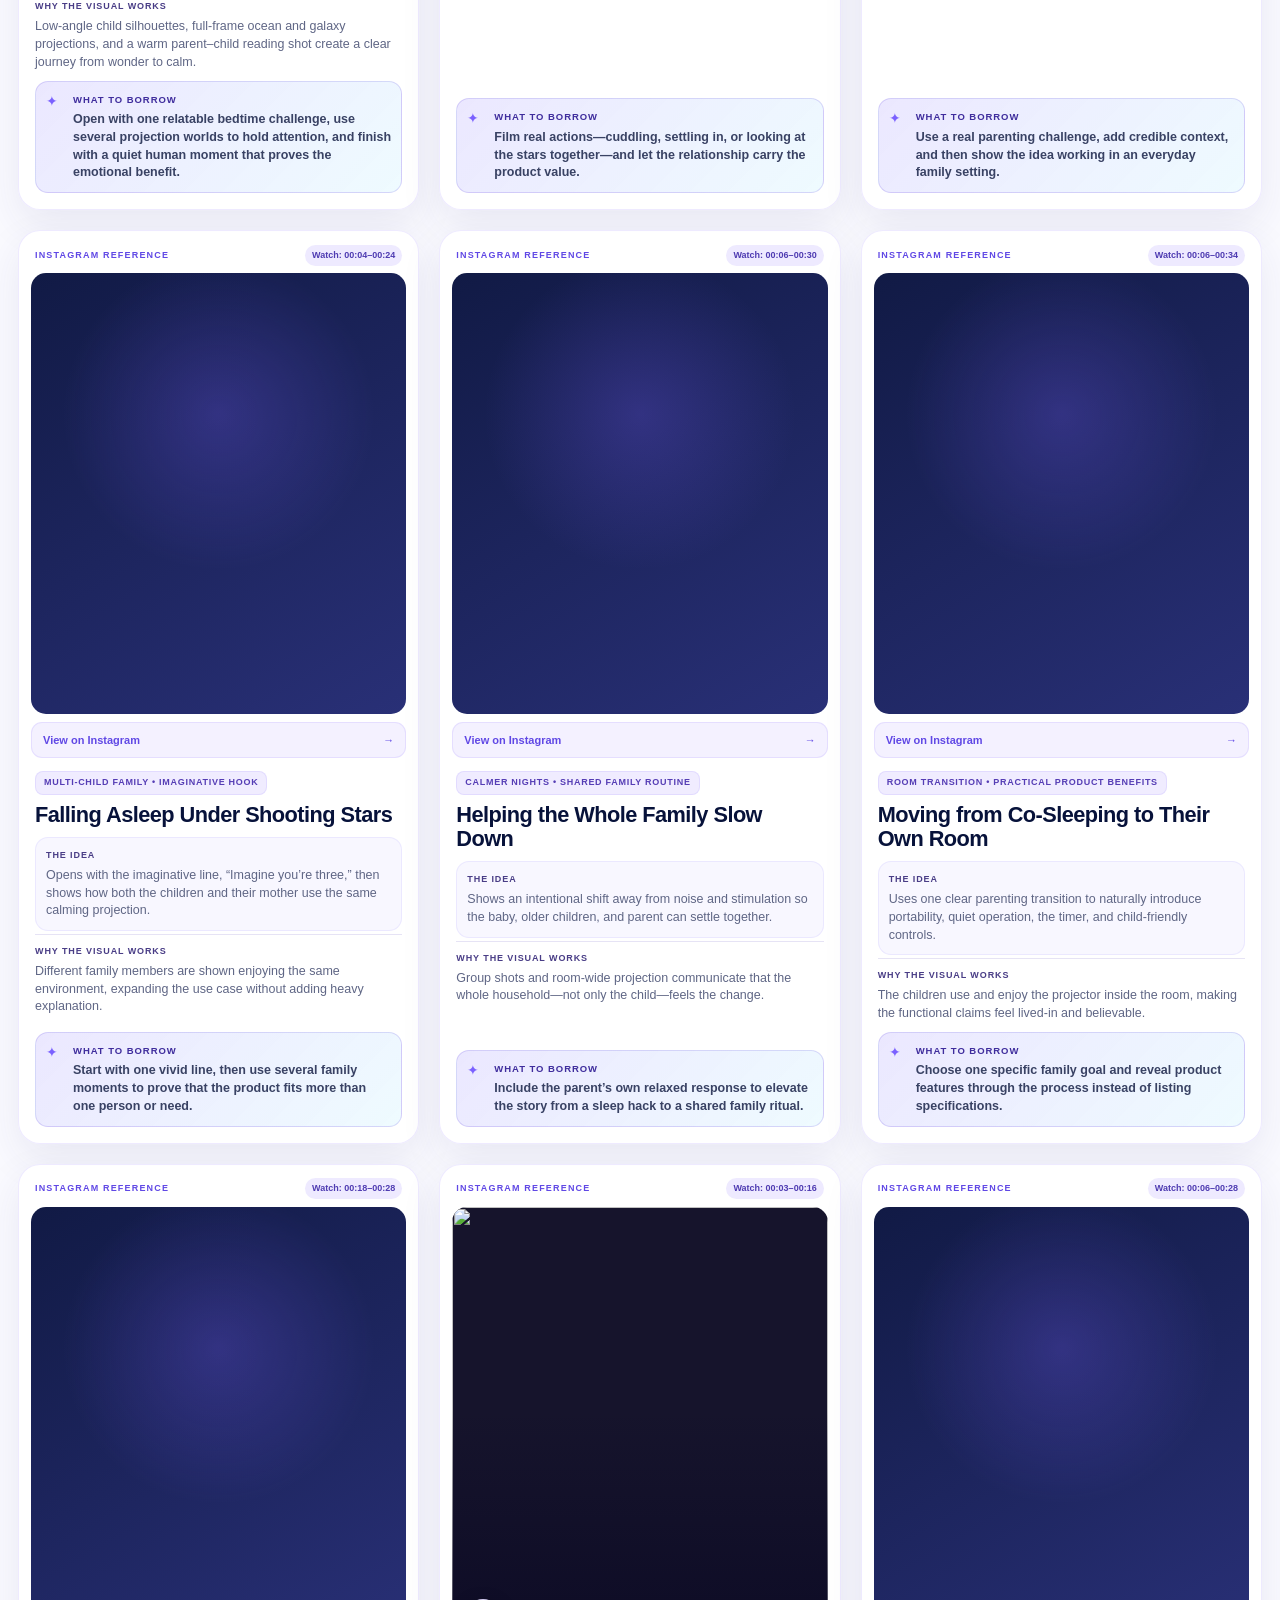
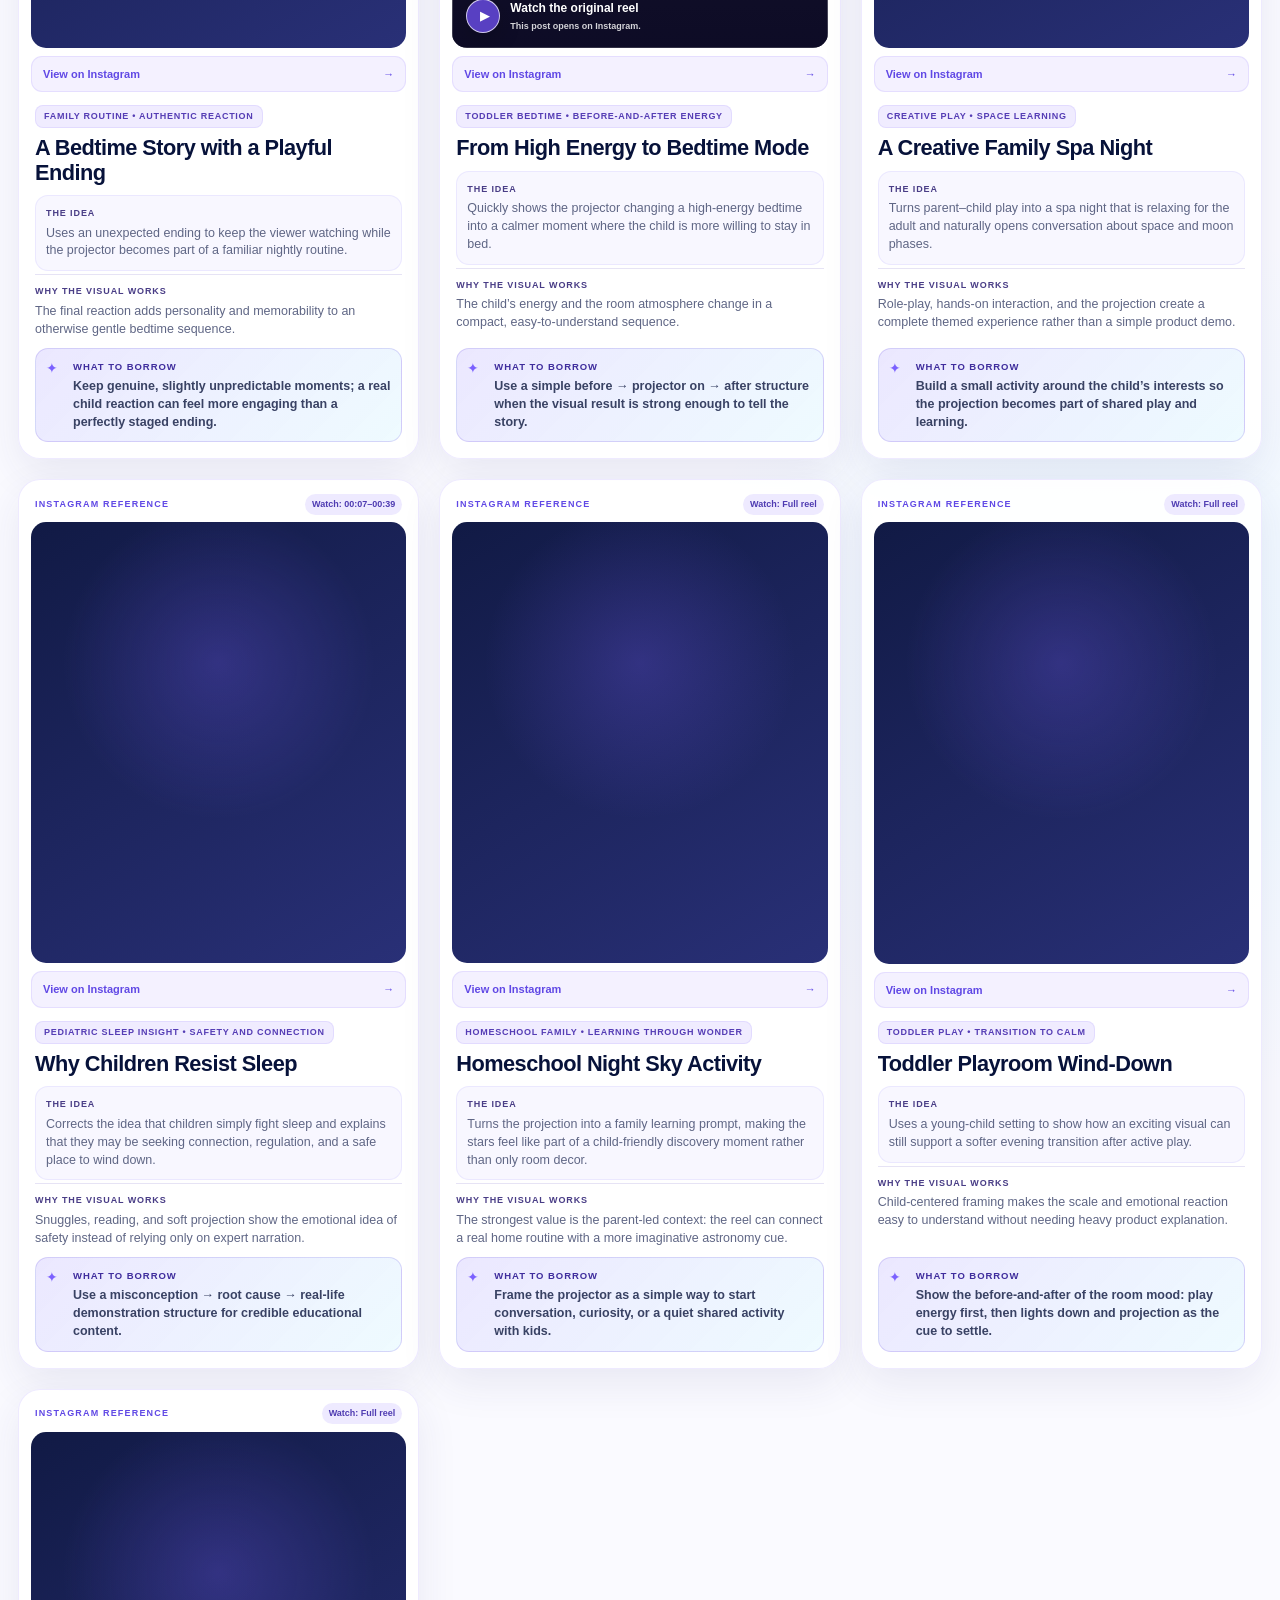
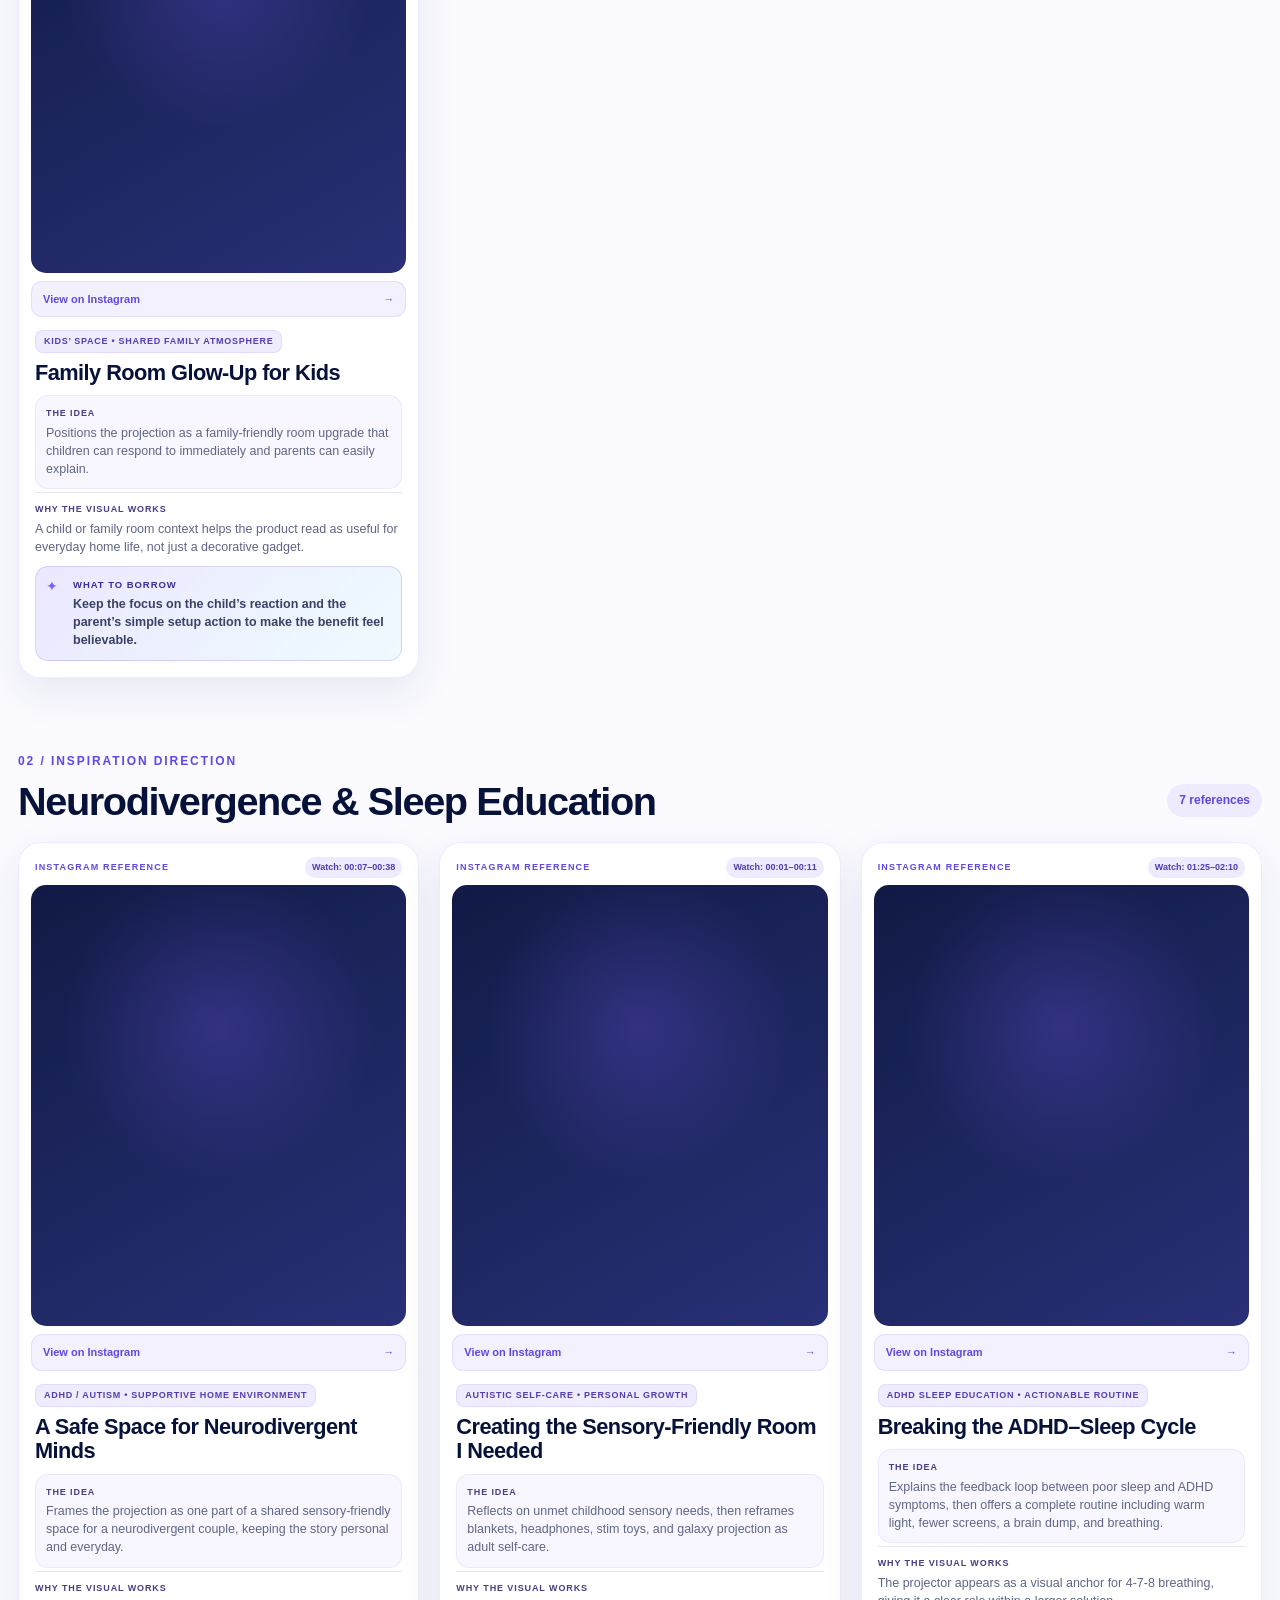
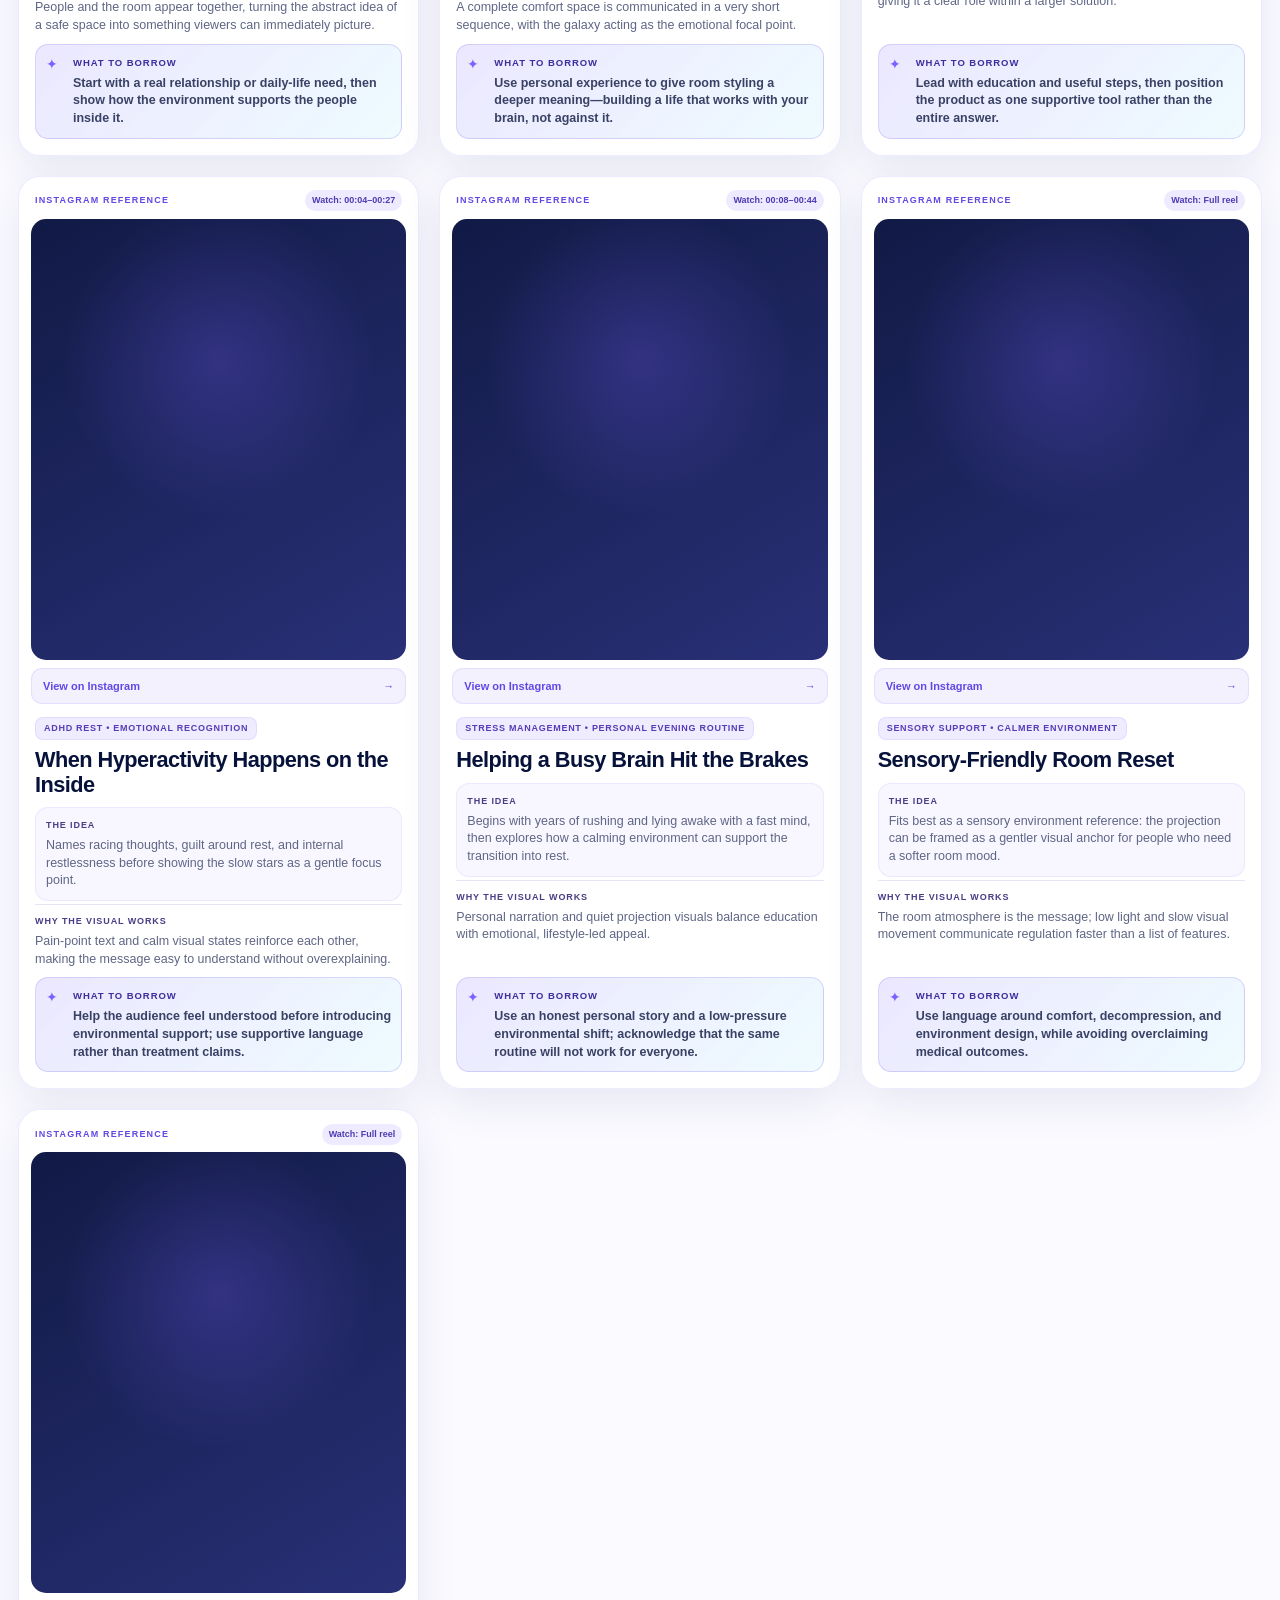
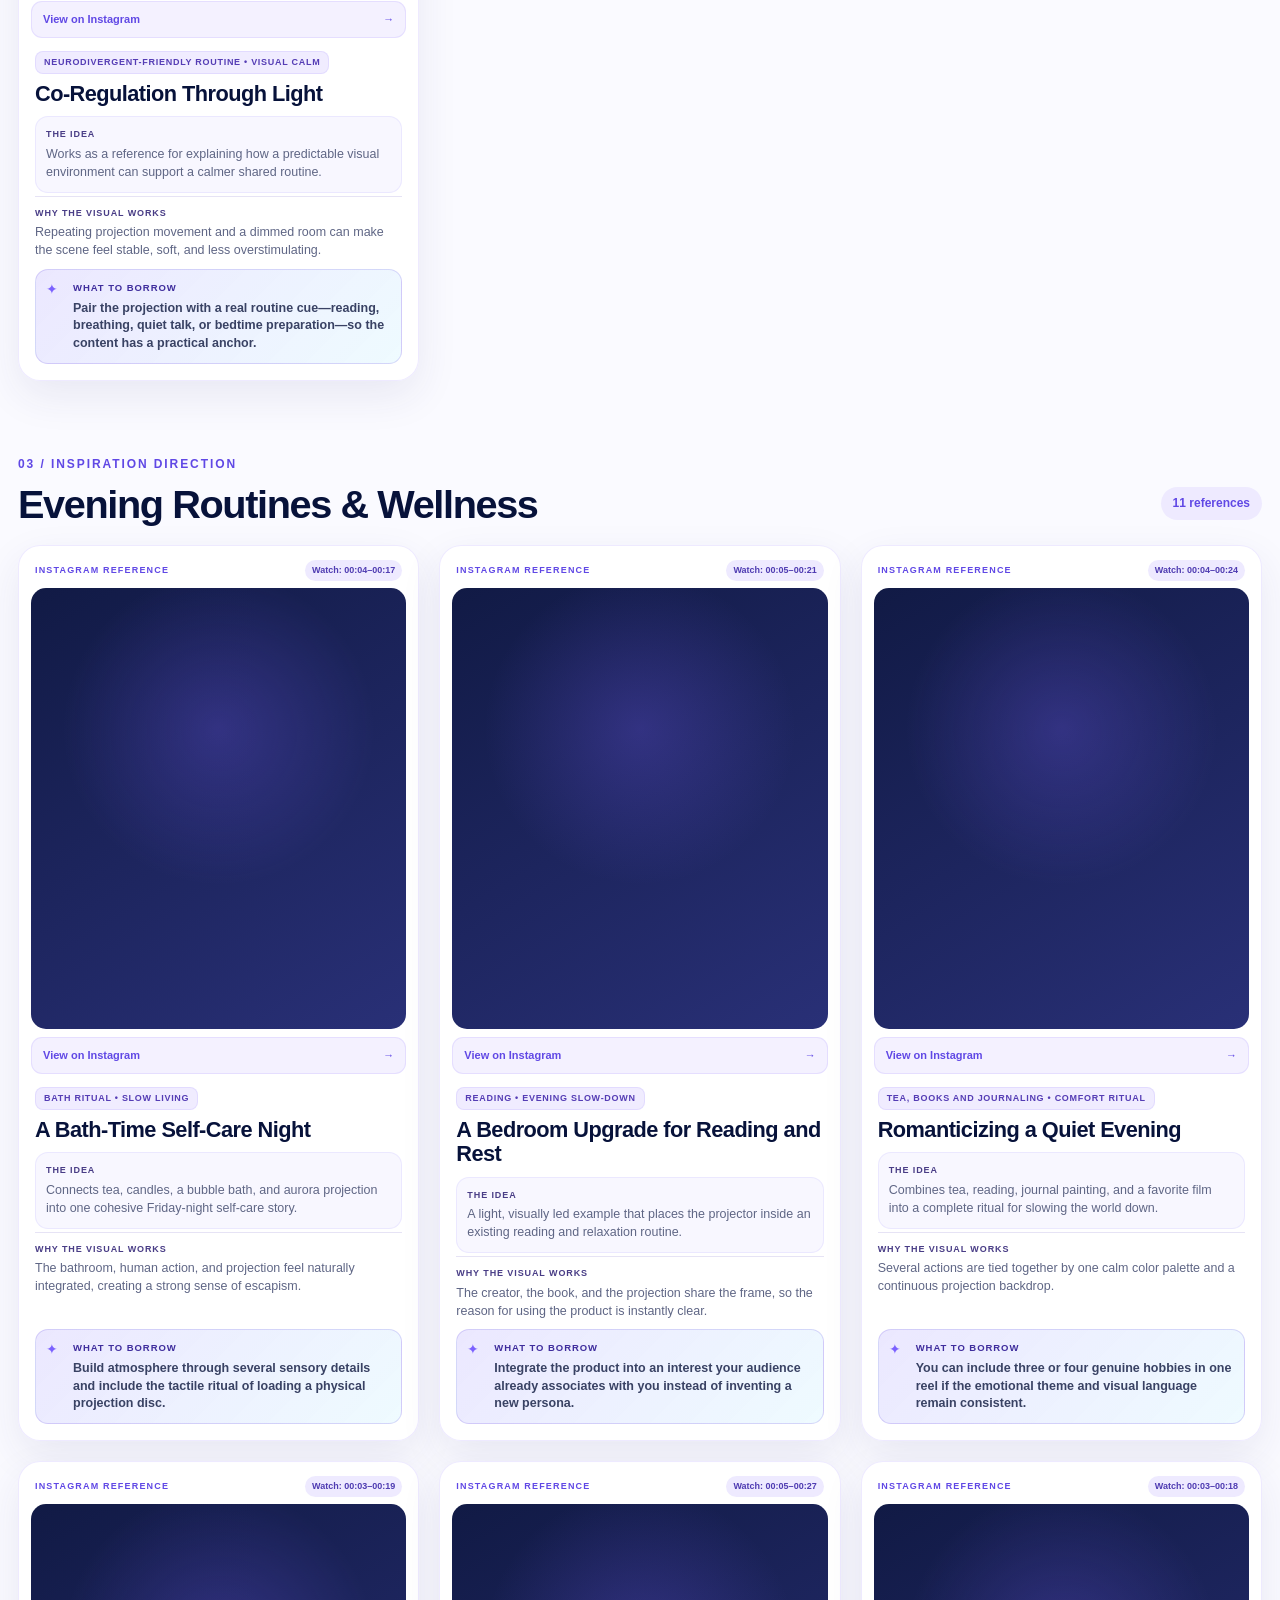
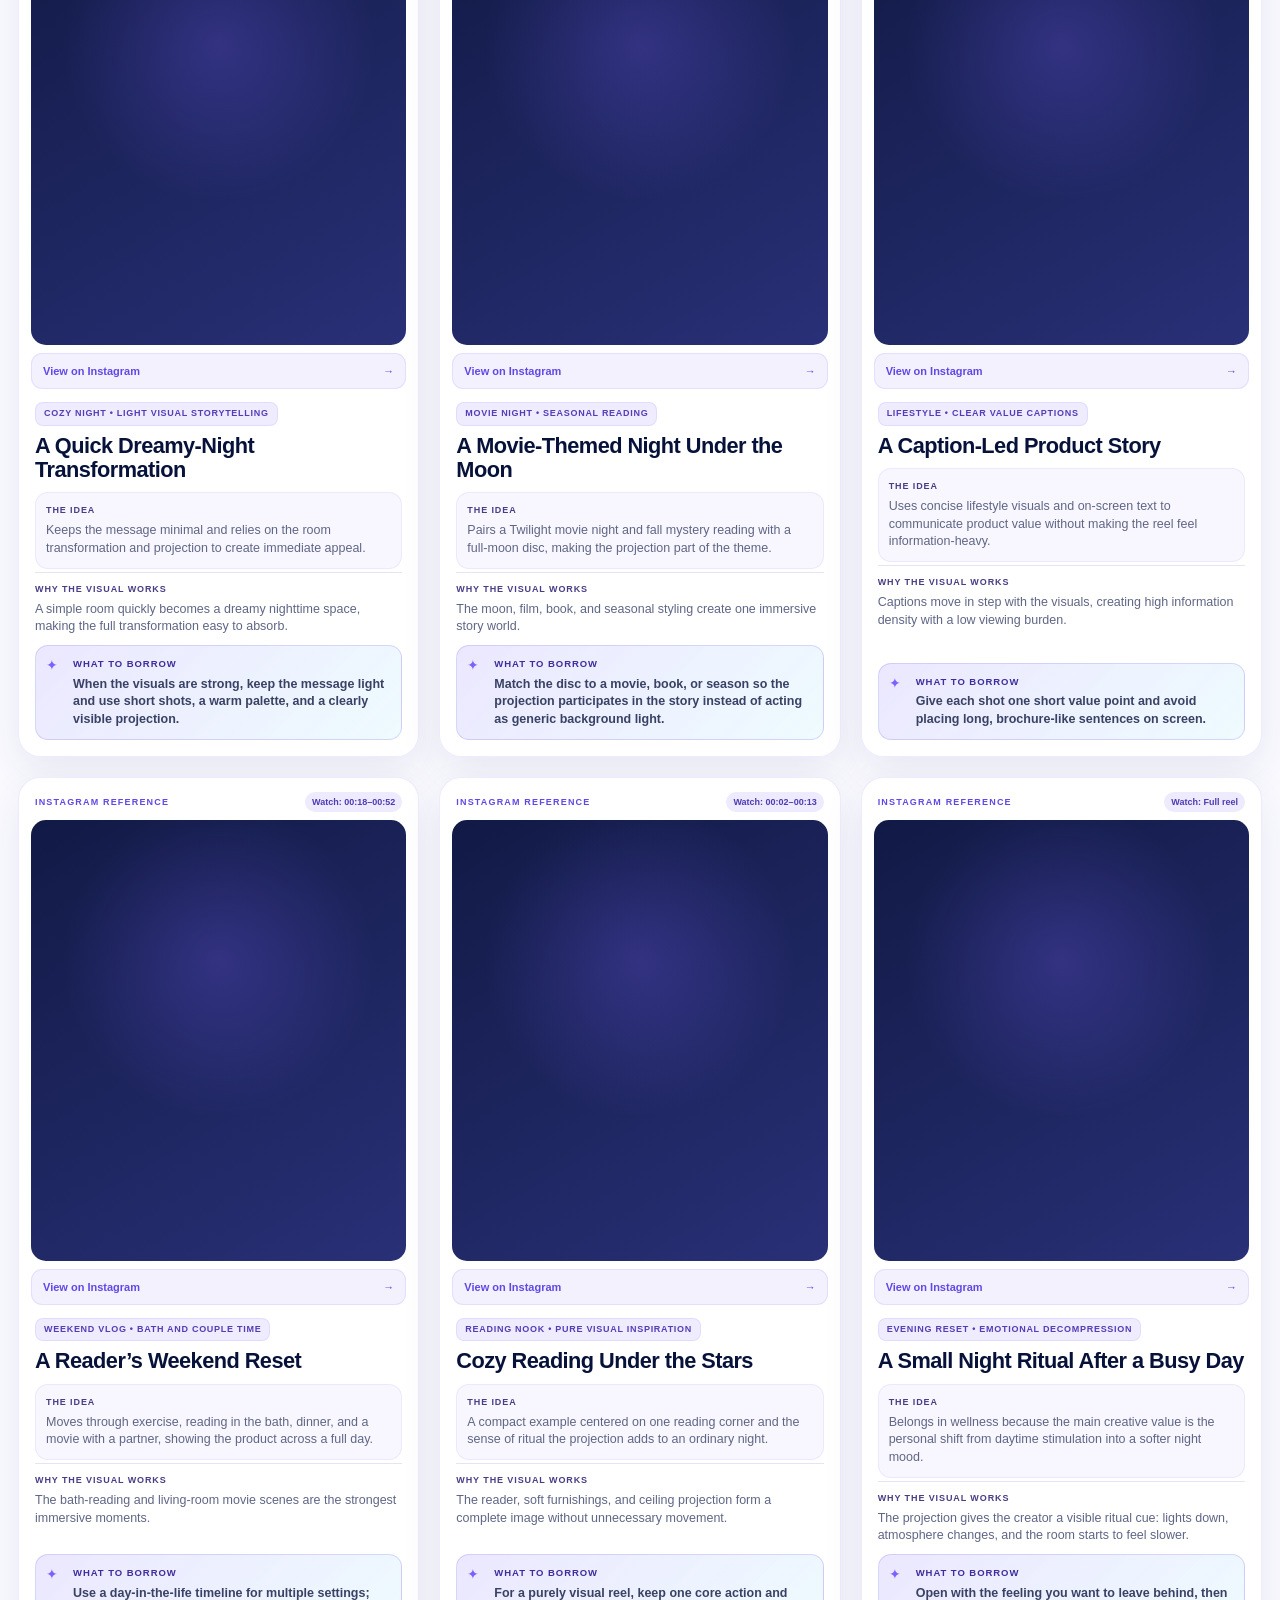
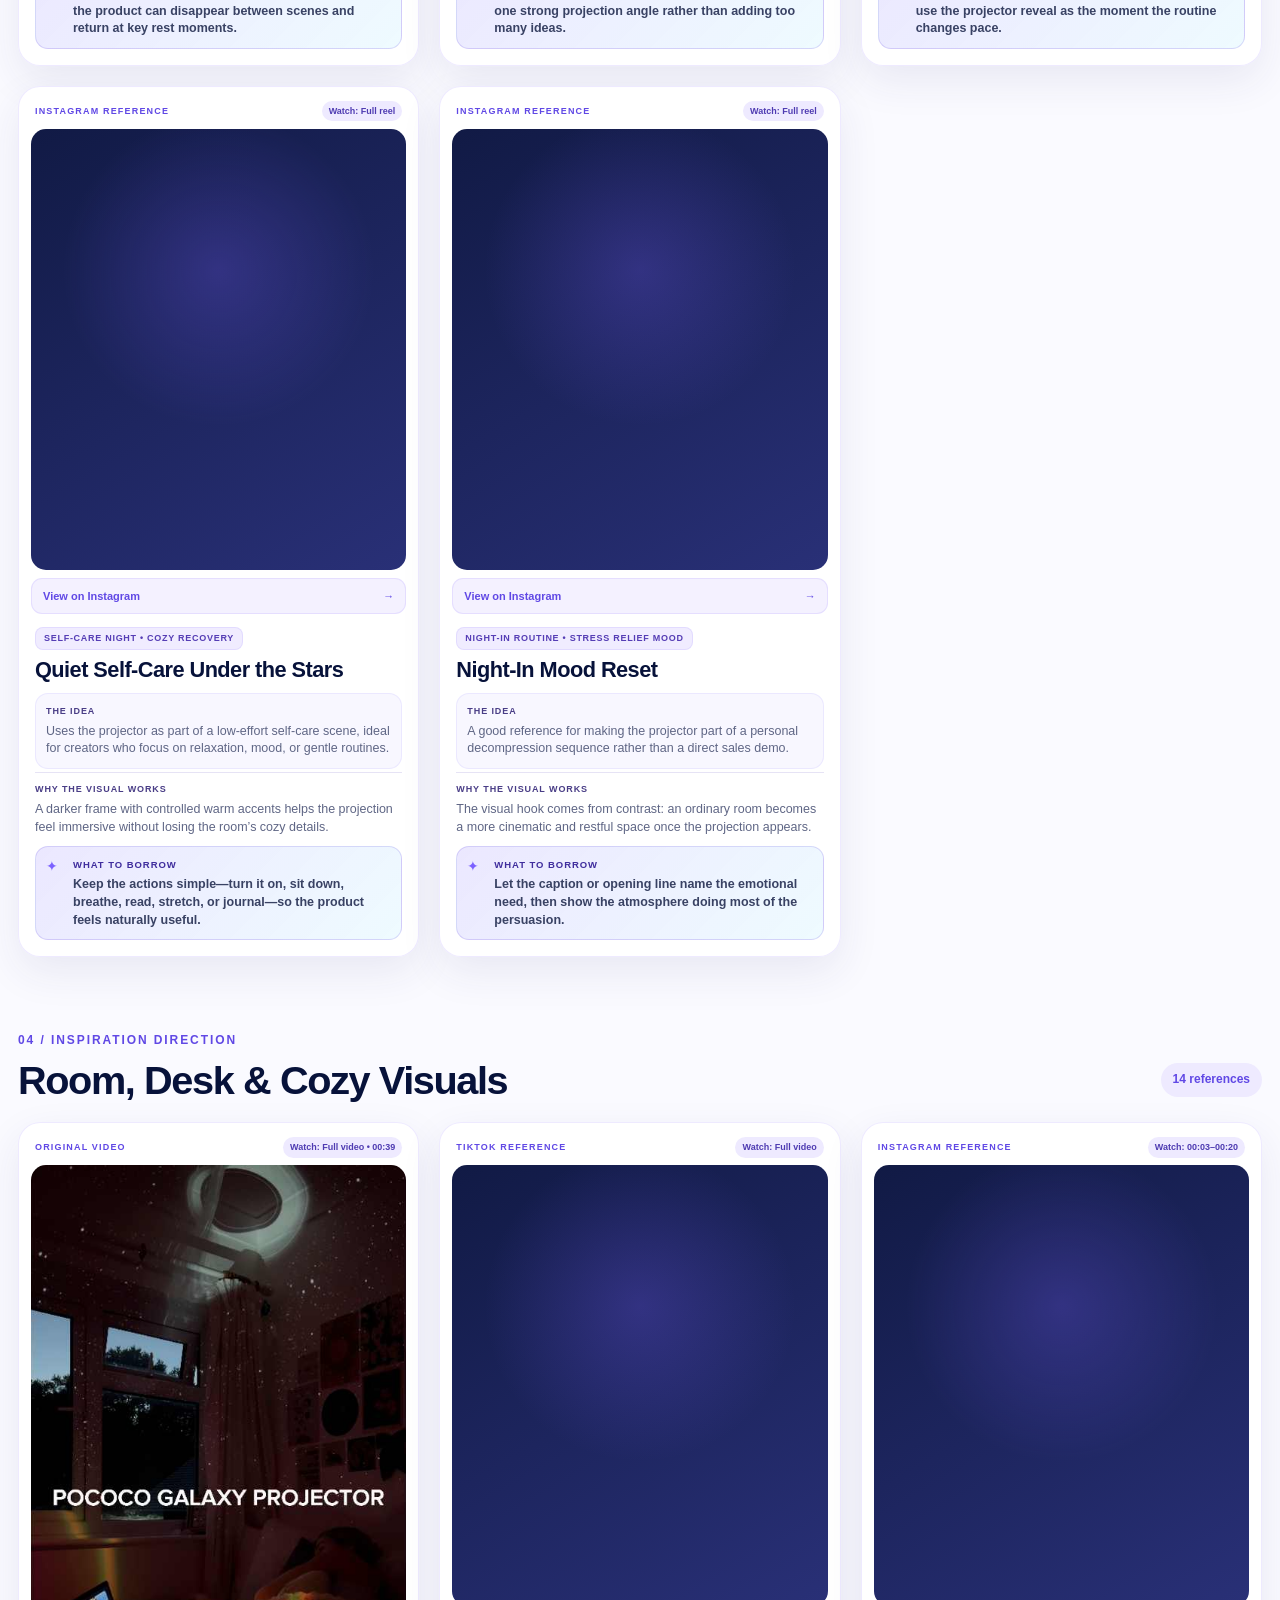
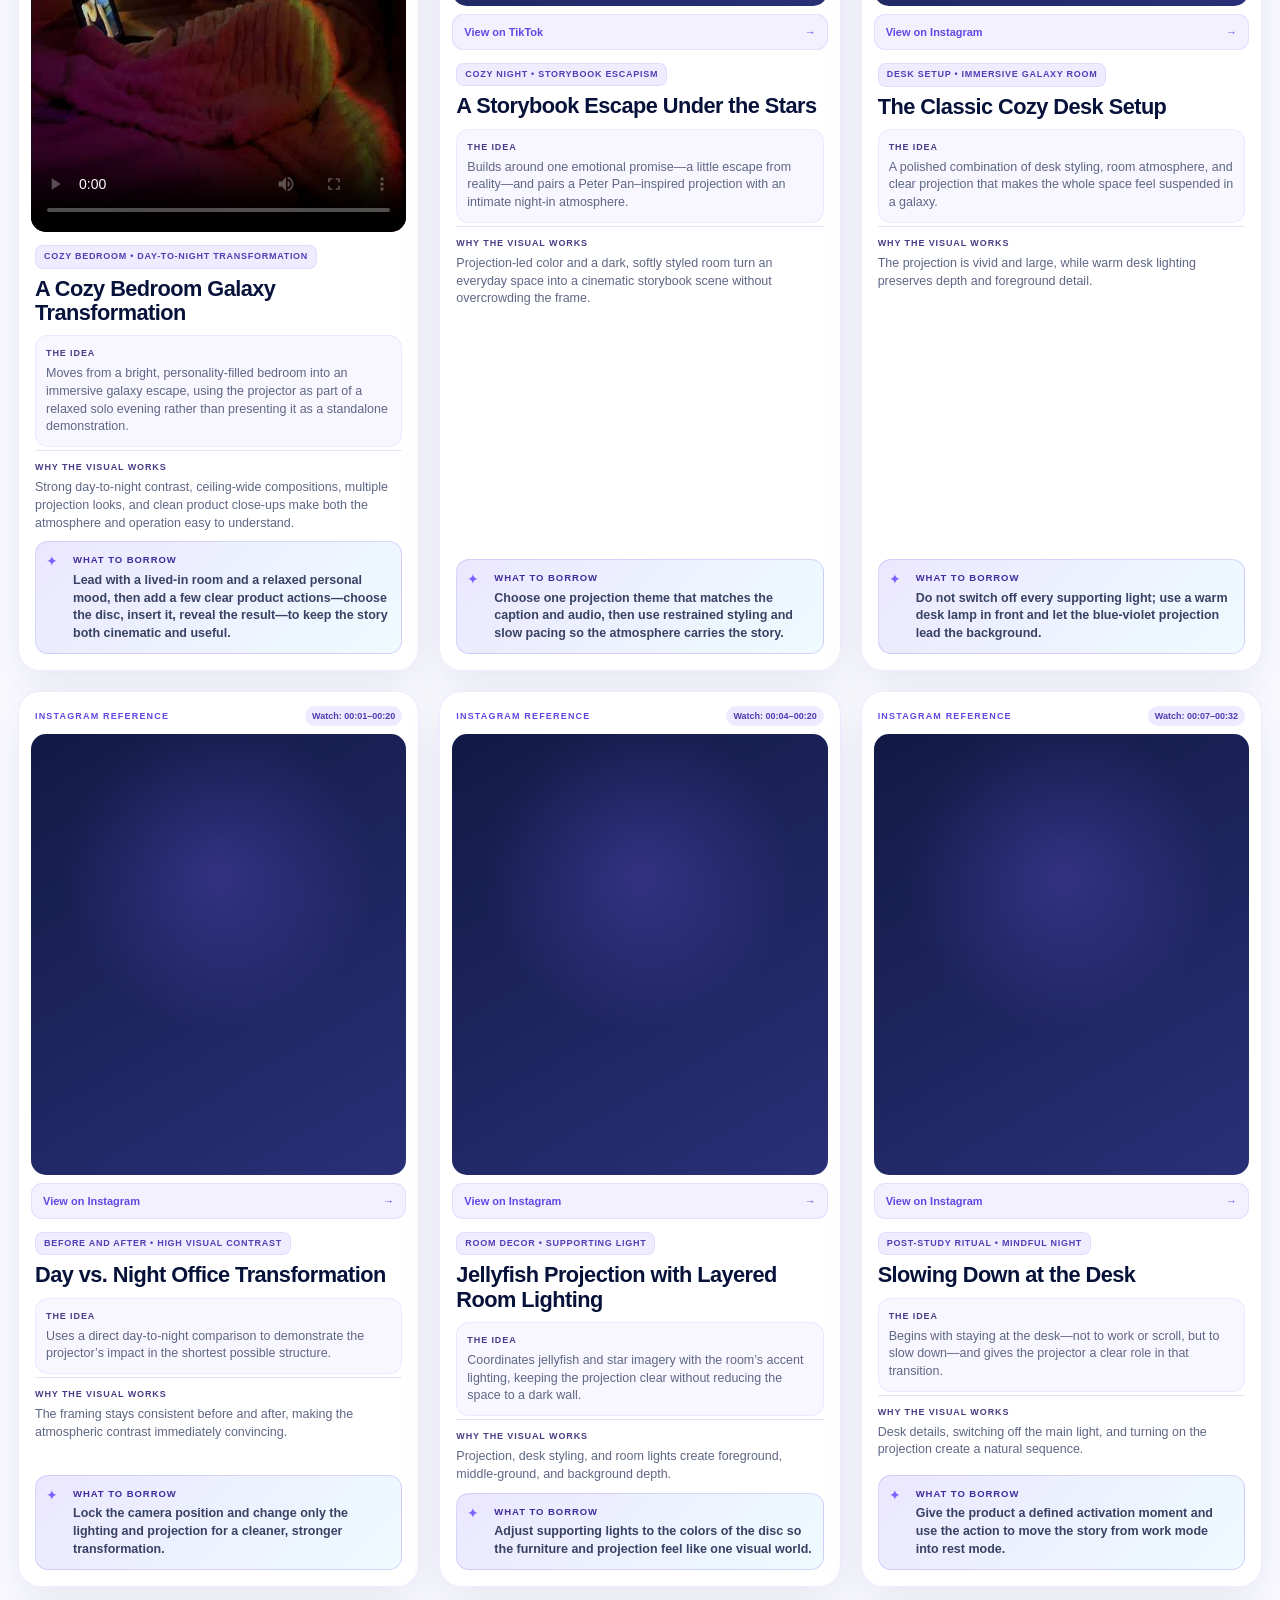
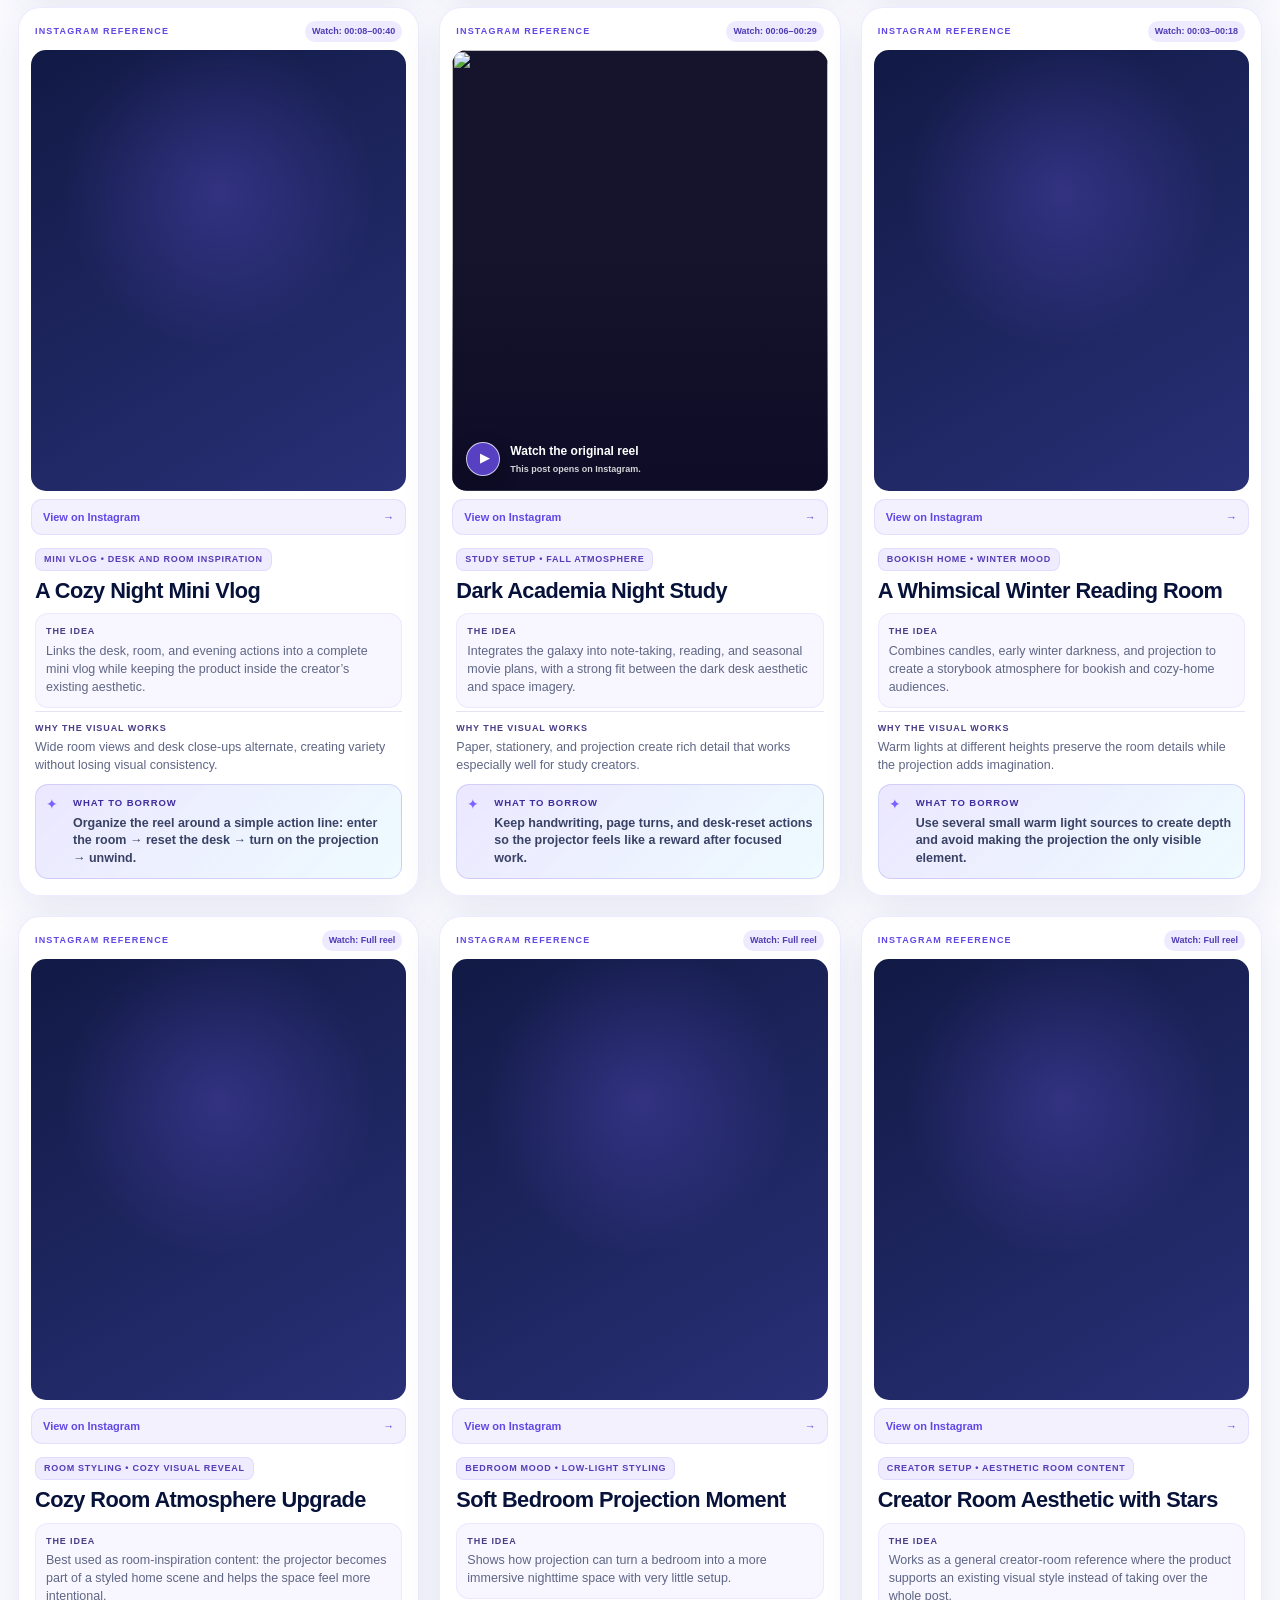
==== commit cc0f6086: "Classify added Instagram reels" ====
--- a/index.html
+++ b/index.html
@@ -46,7 +46,7 @@
         </p>
         <div class="hero-actions">
           <a class="button primary" href="#family">Start exploring</a>
-          <p><strong>49</strong> curated examples / <strong>6</strong> creative directions</p>
+          <p><strong>49</strong> curated examples / <strong>5</strong> creative directions</p>
         </div>
       </div>
       <div class="hero-visual">
@@ -139,3 +139,4 @@
 </html>
 
 
+
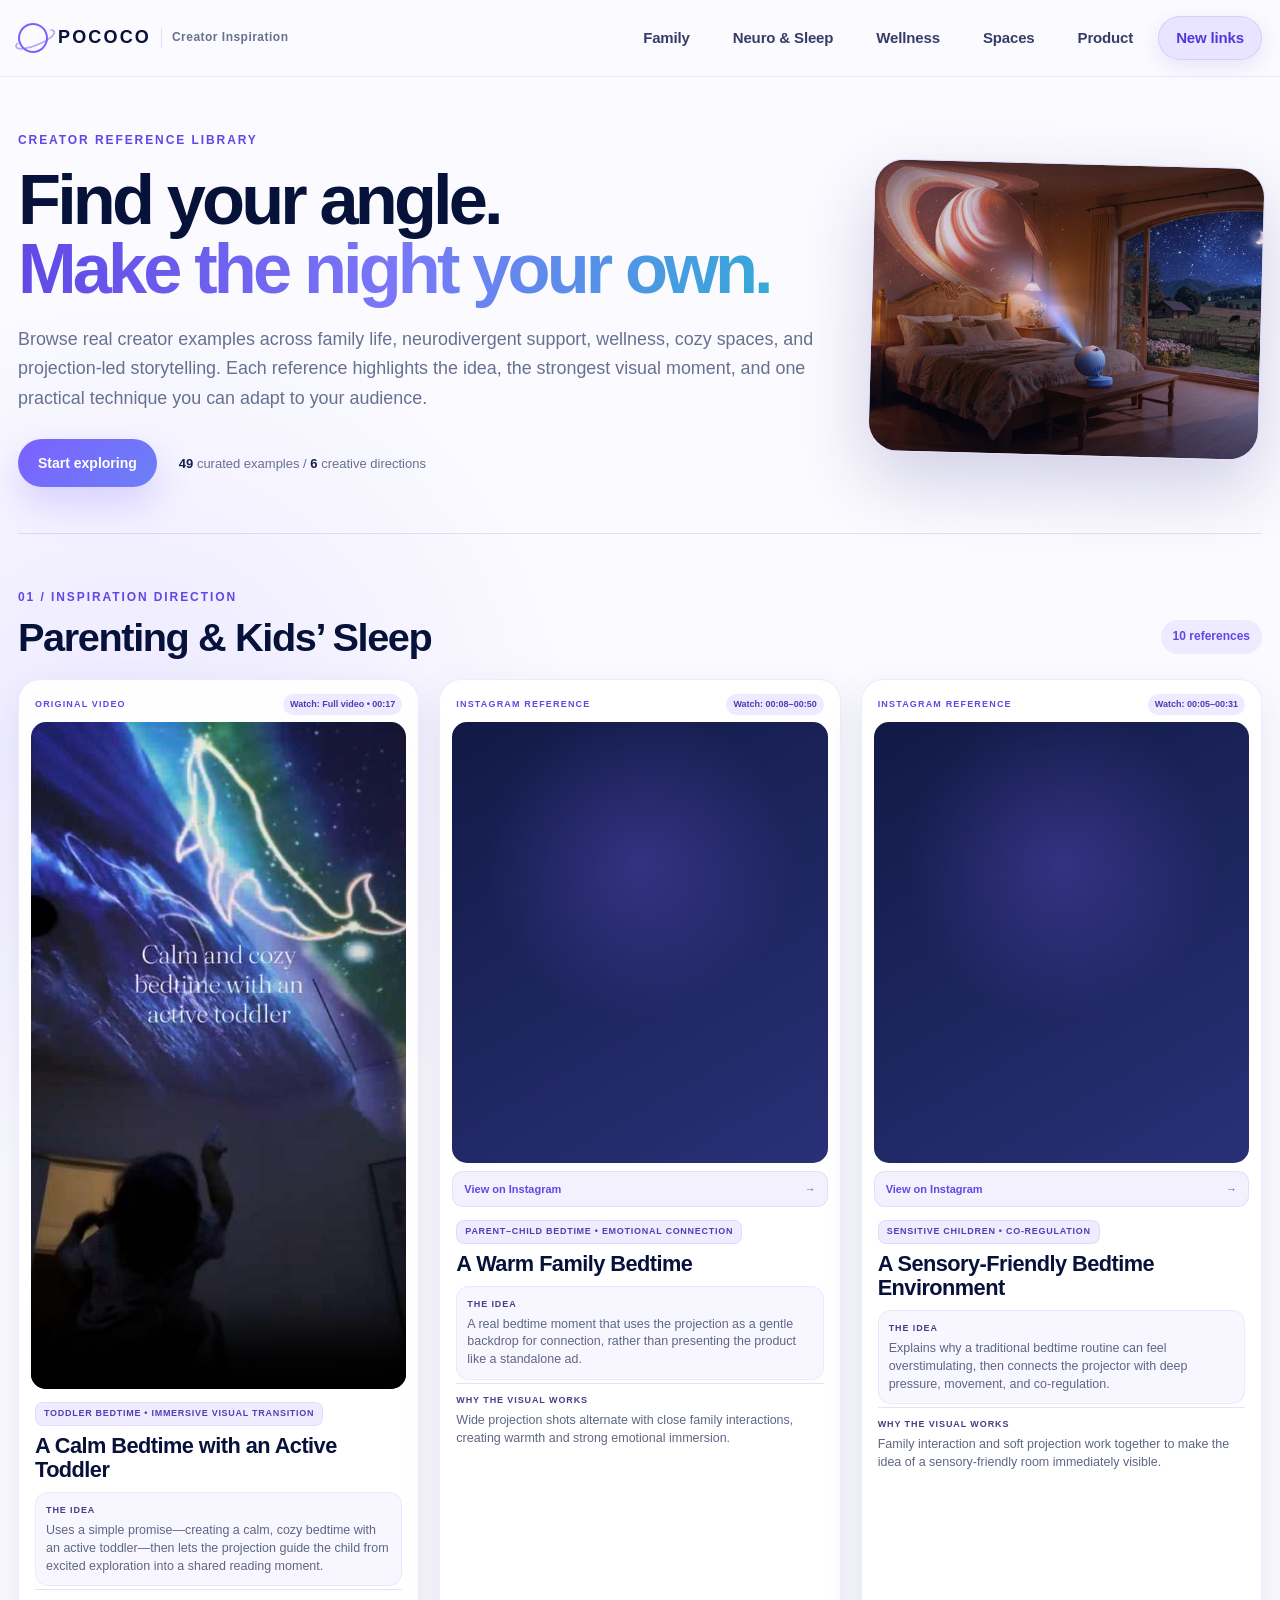
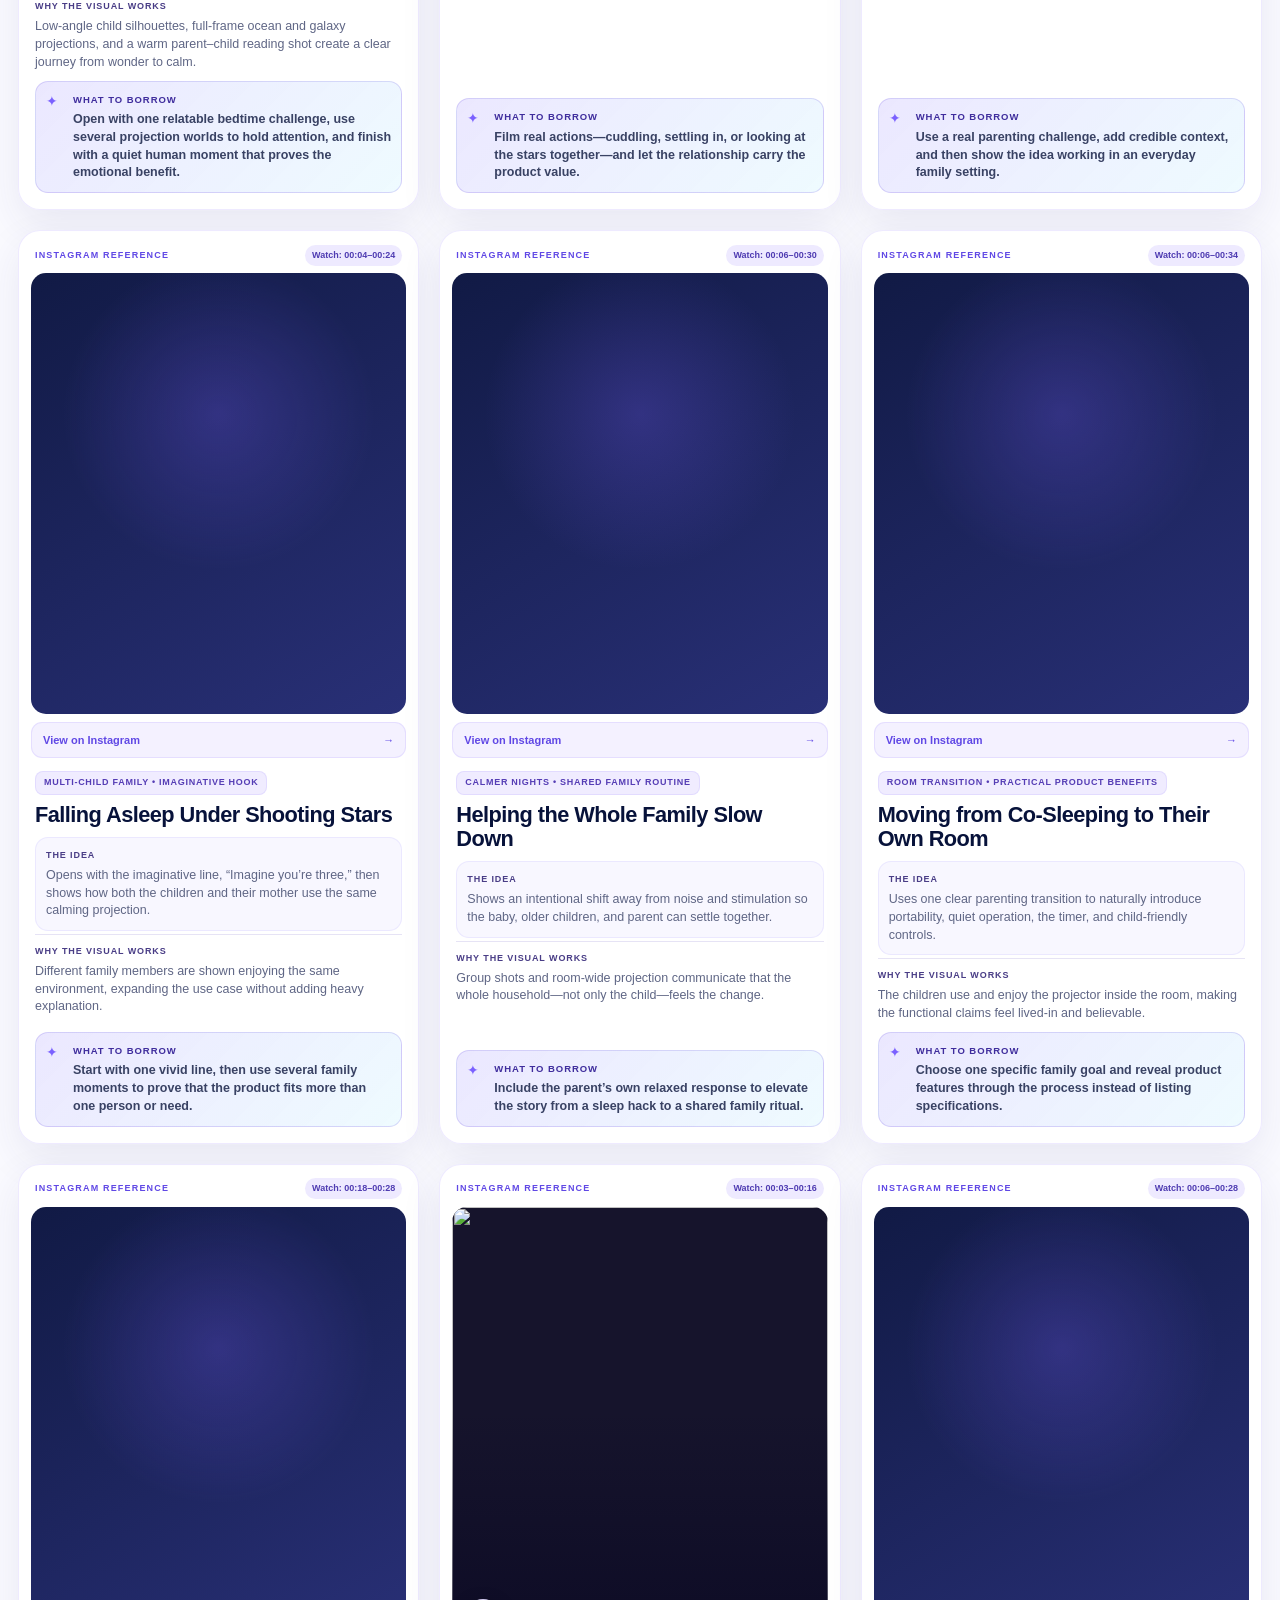
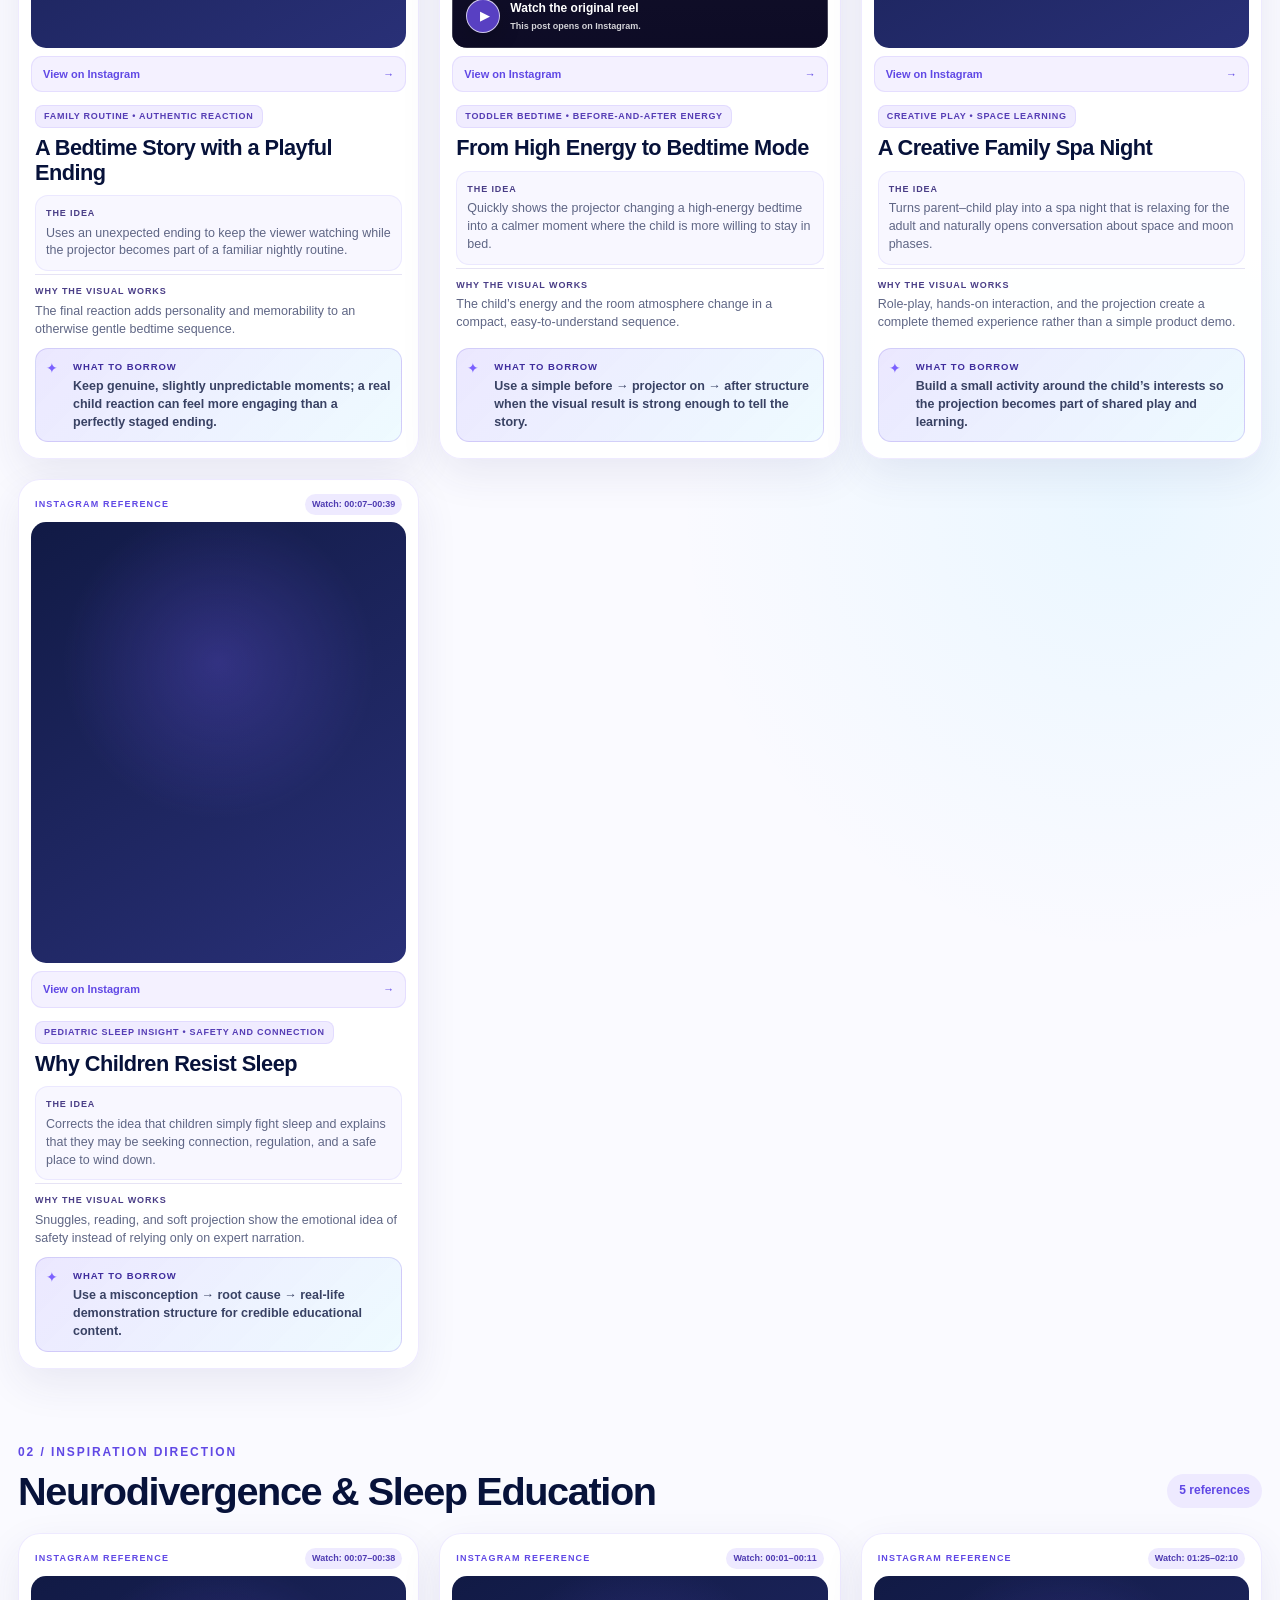
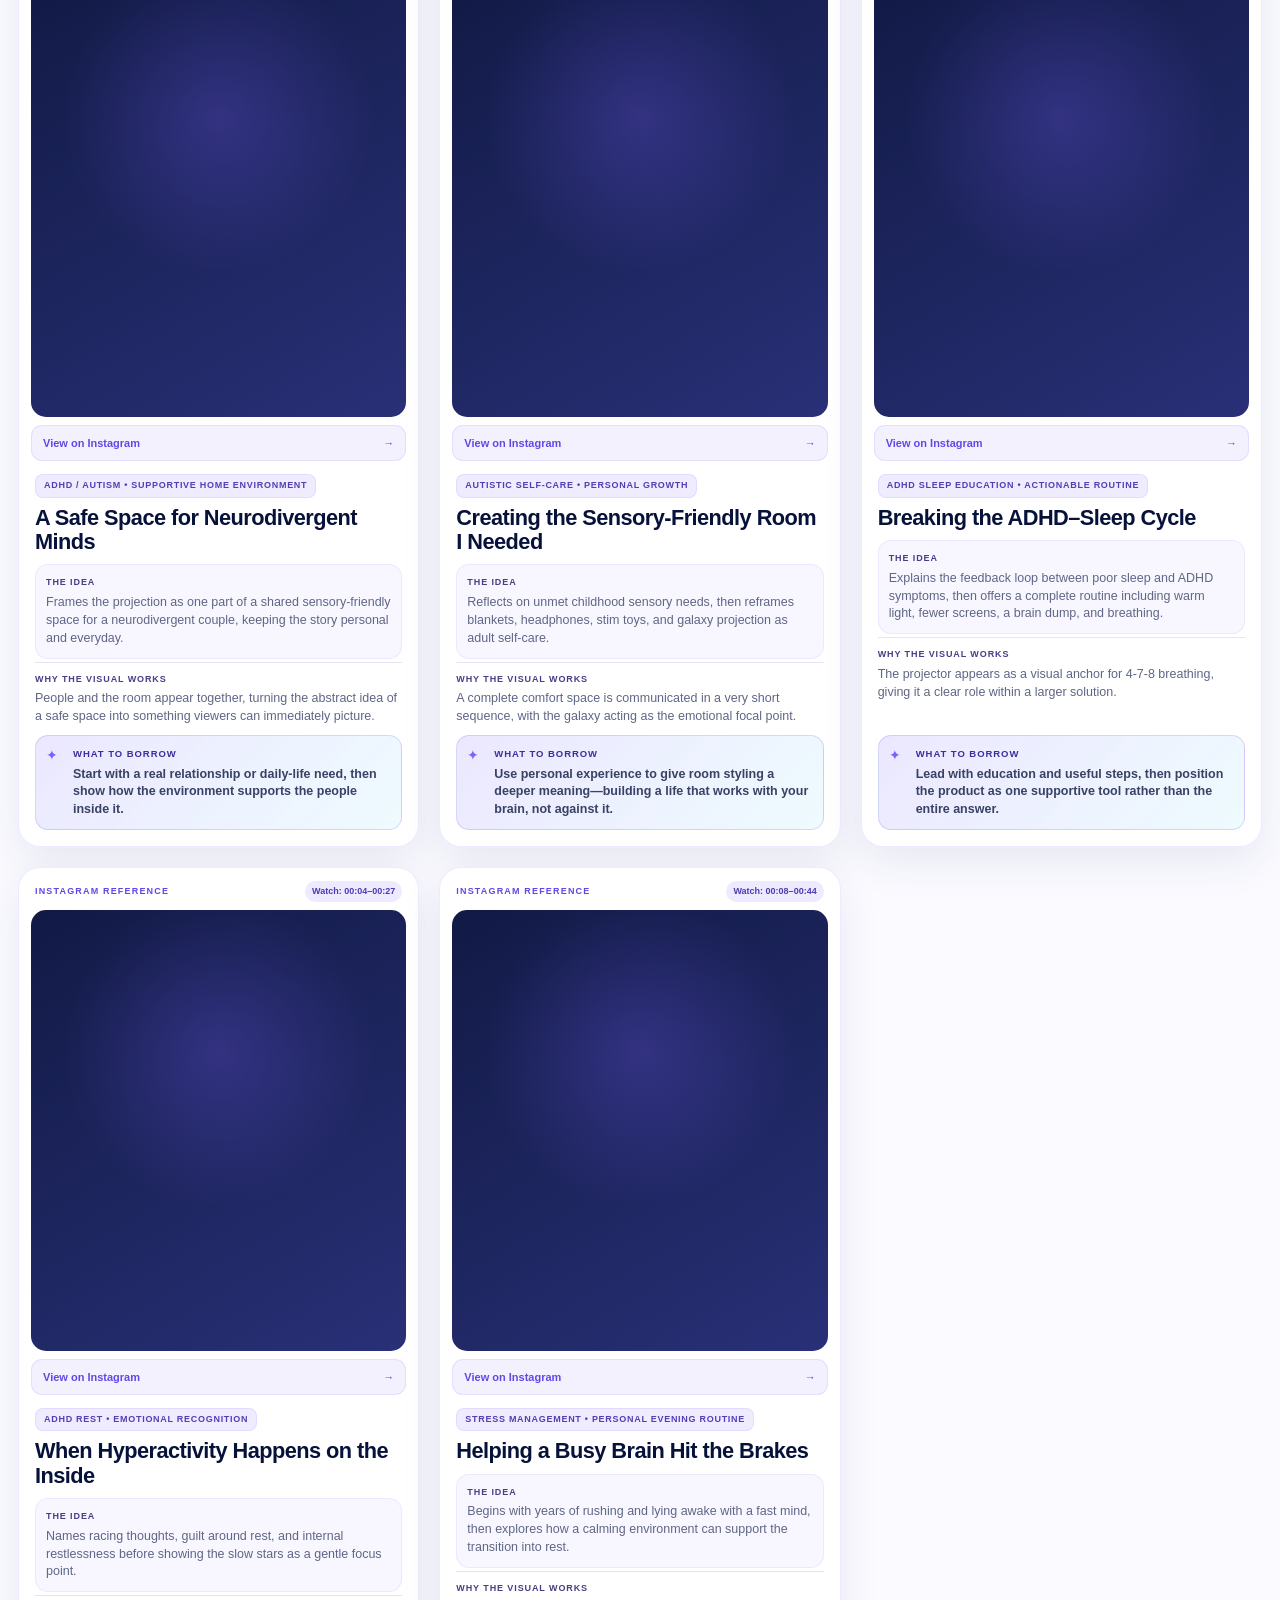
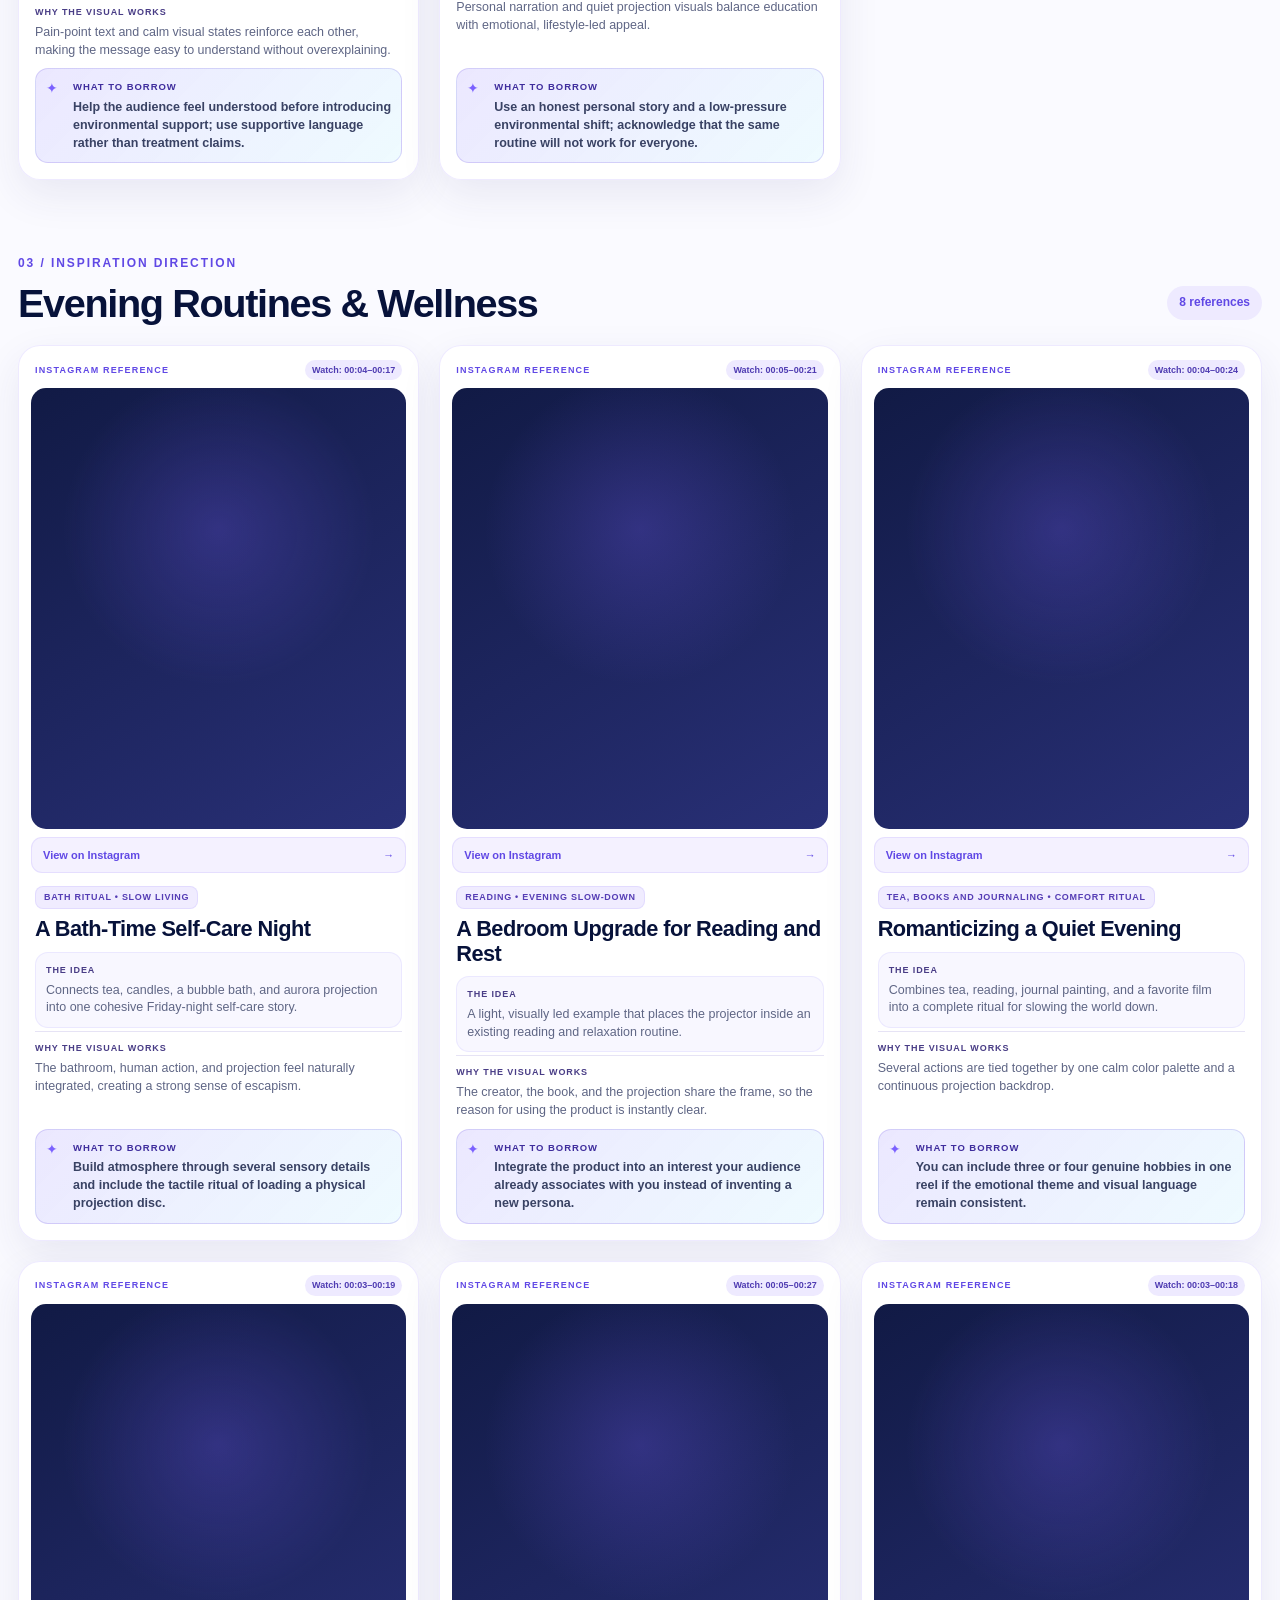
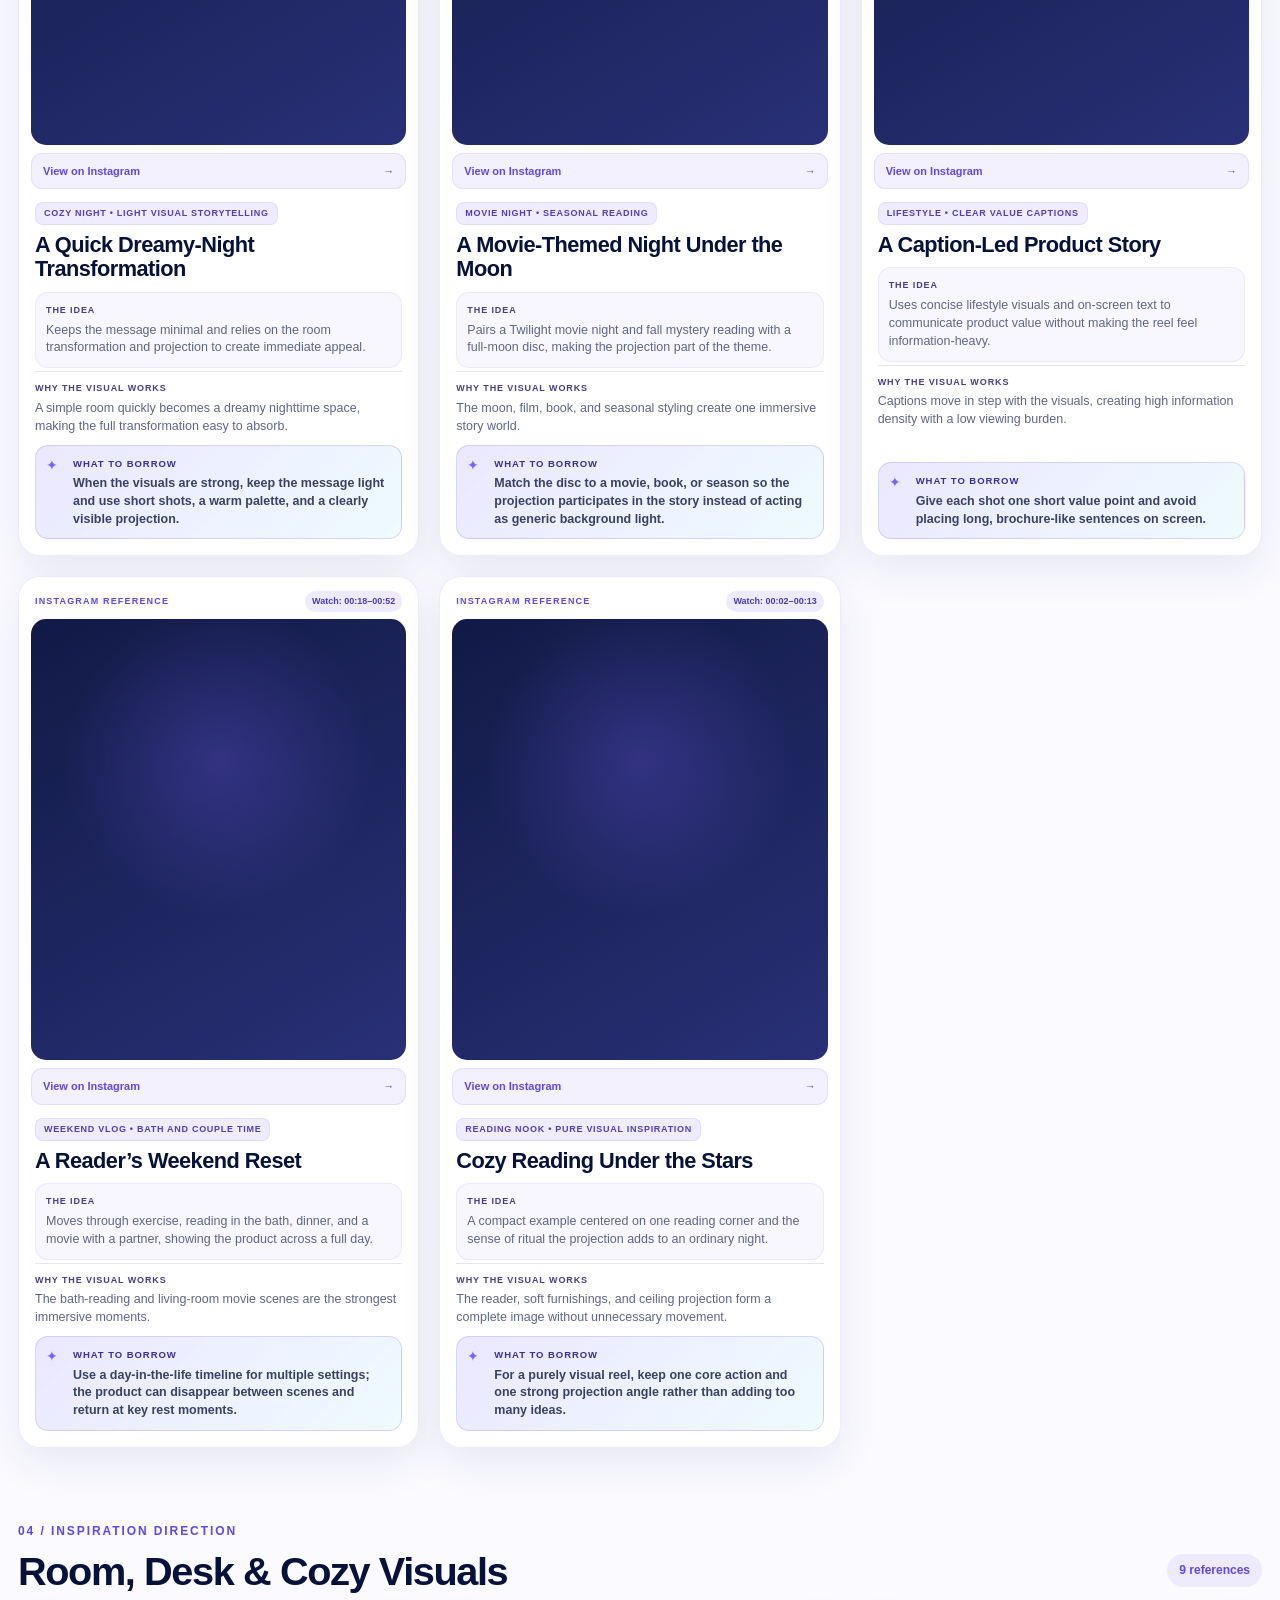
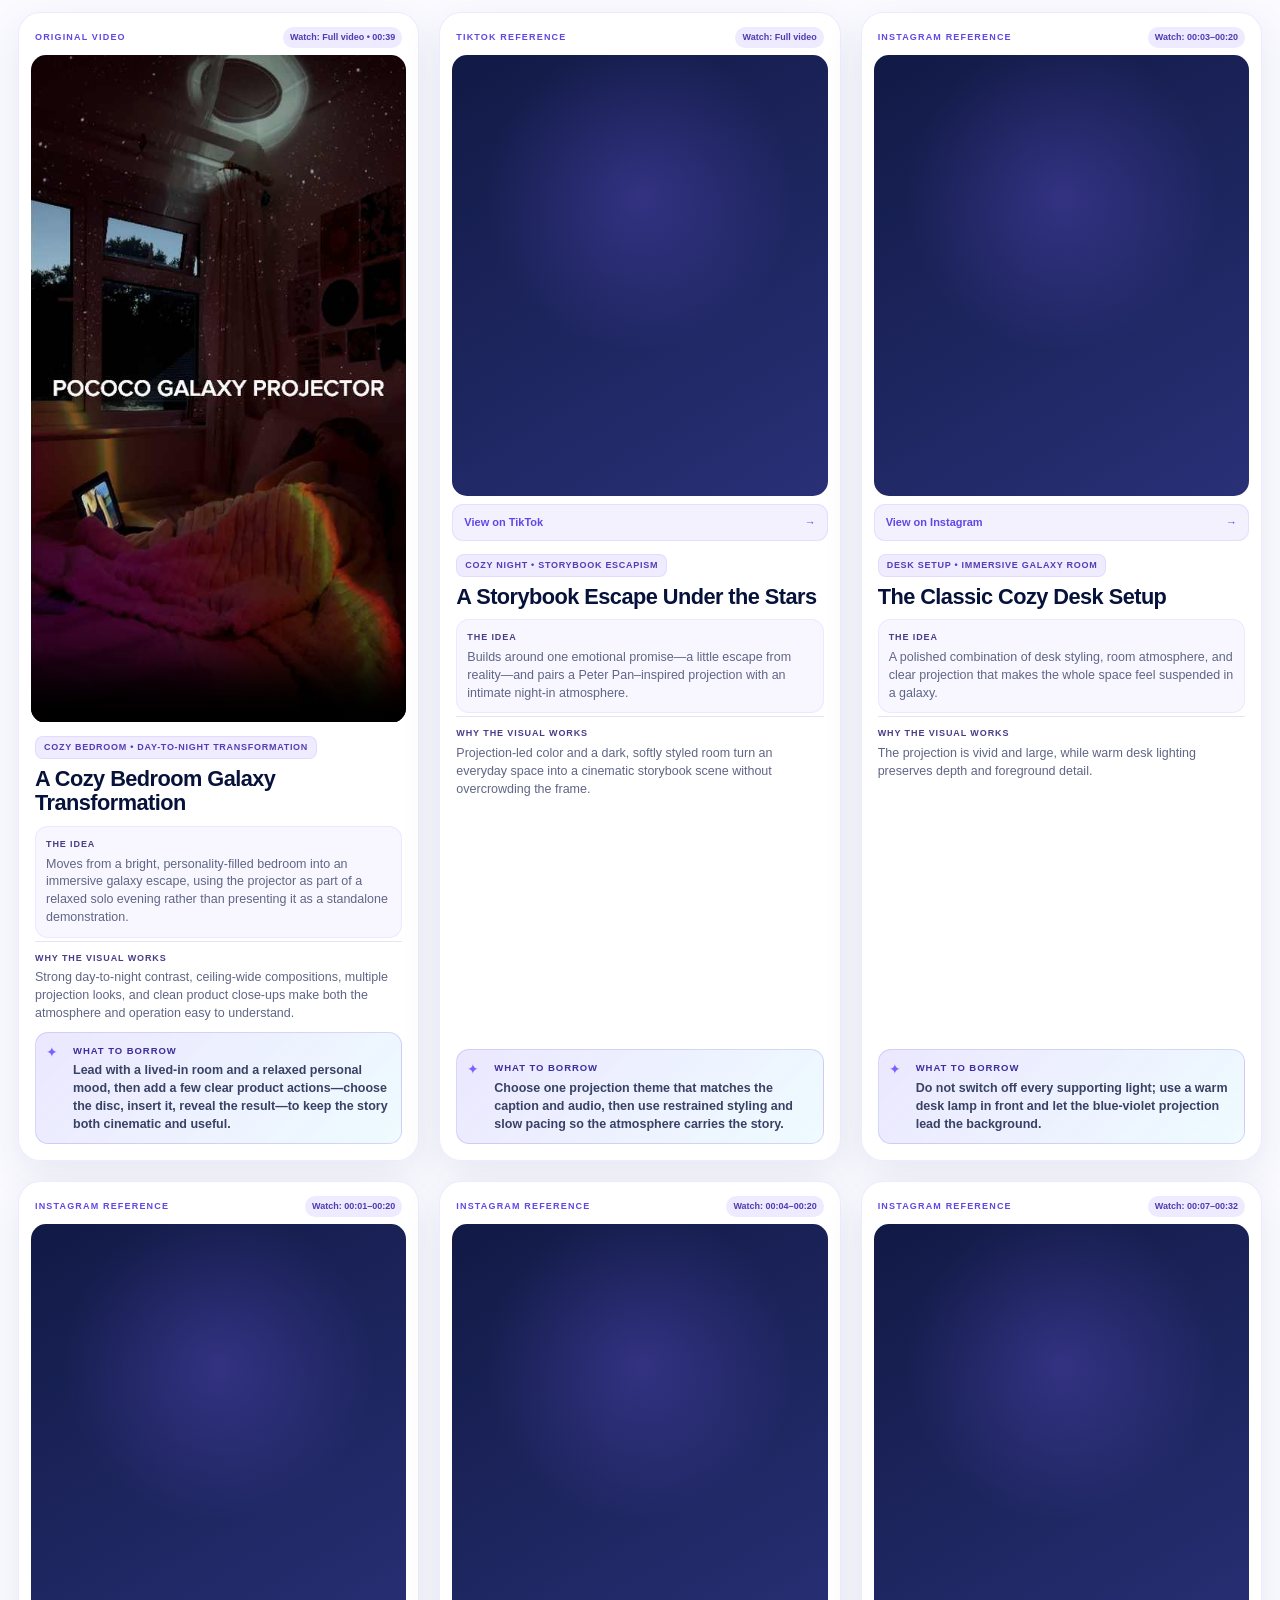
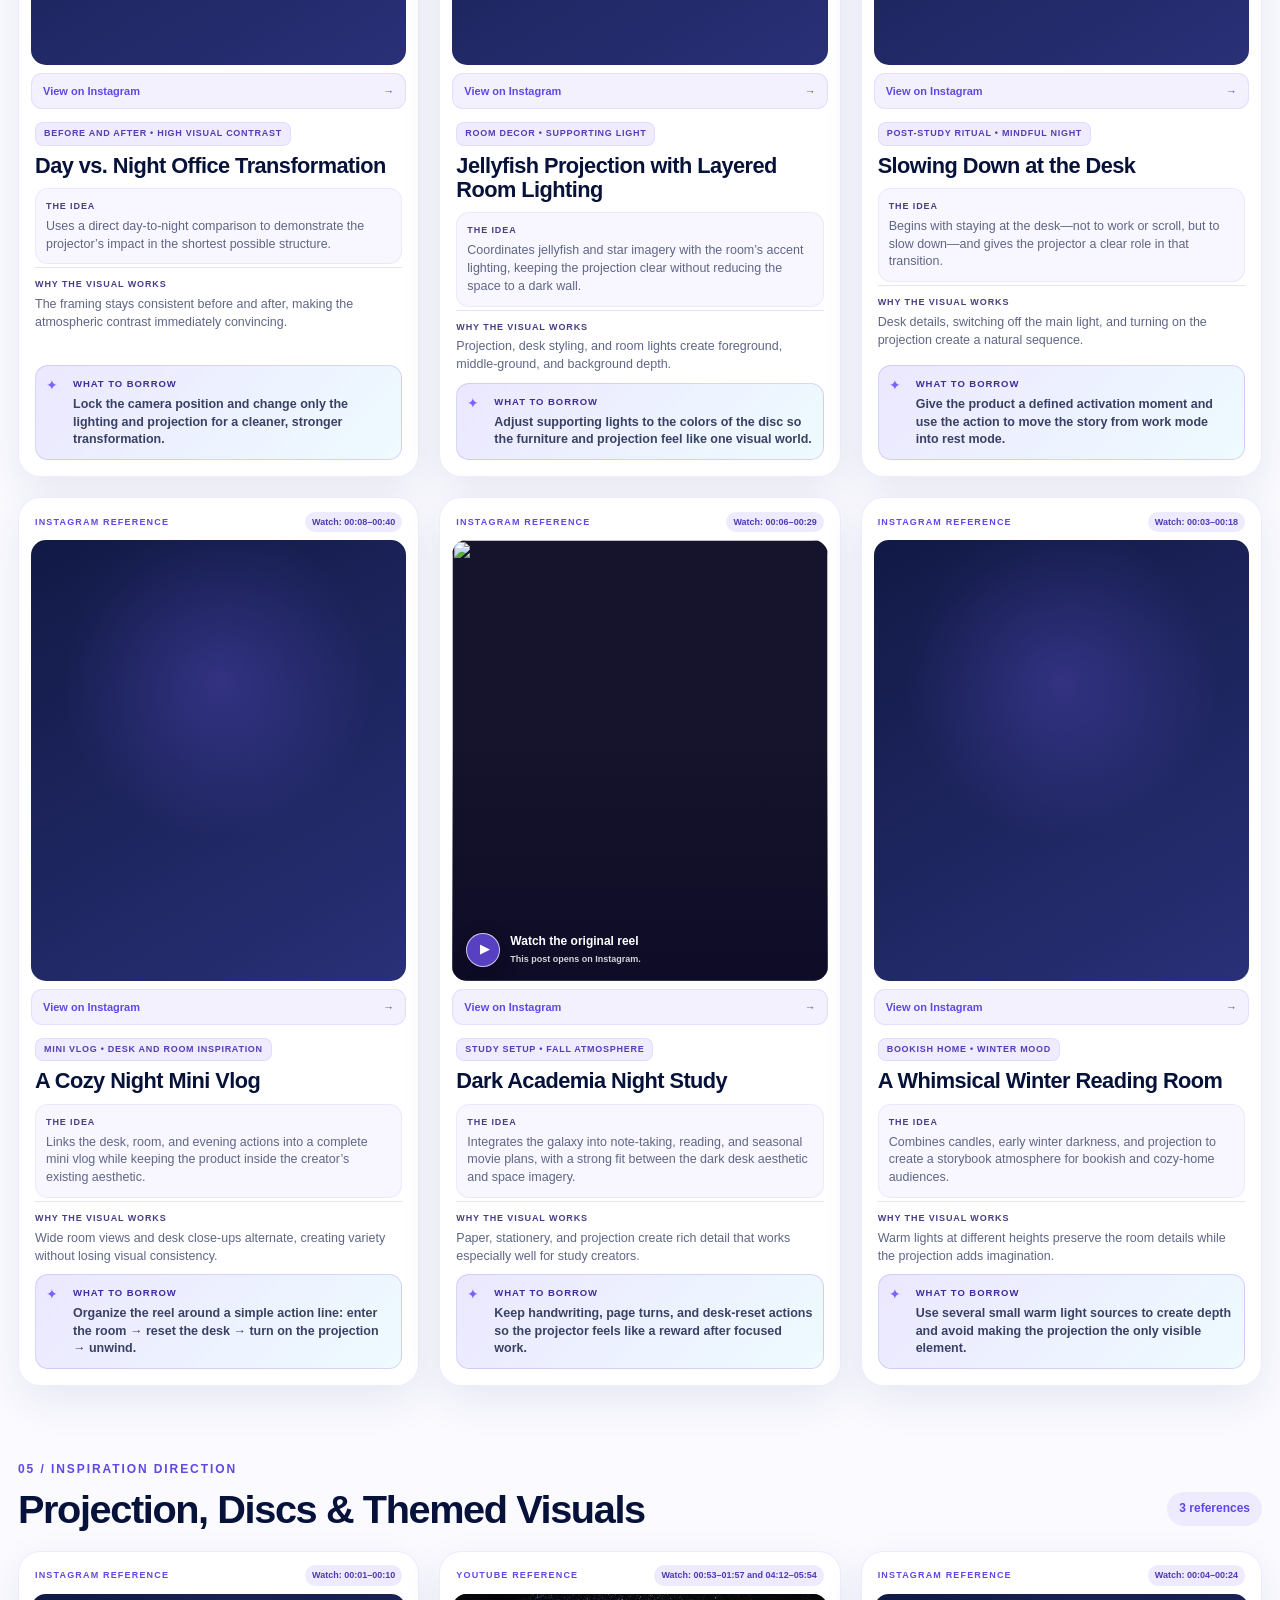
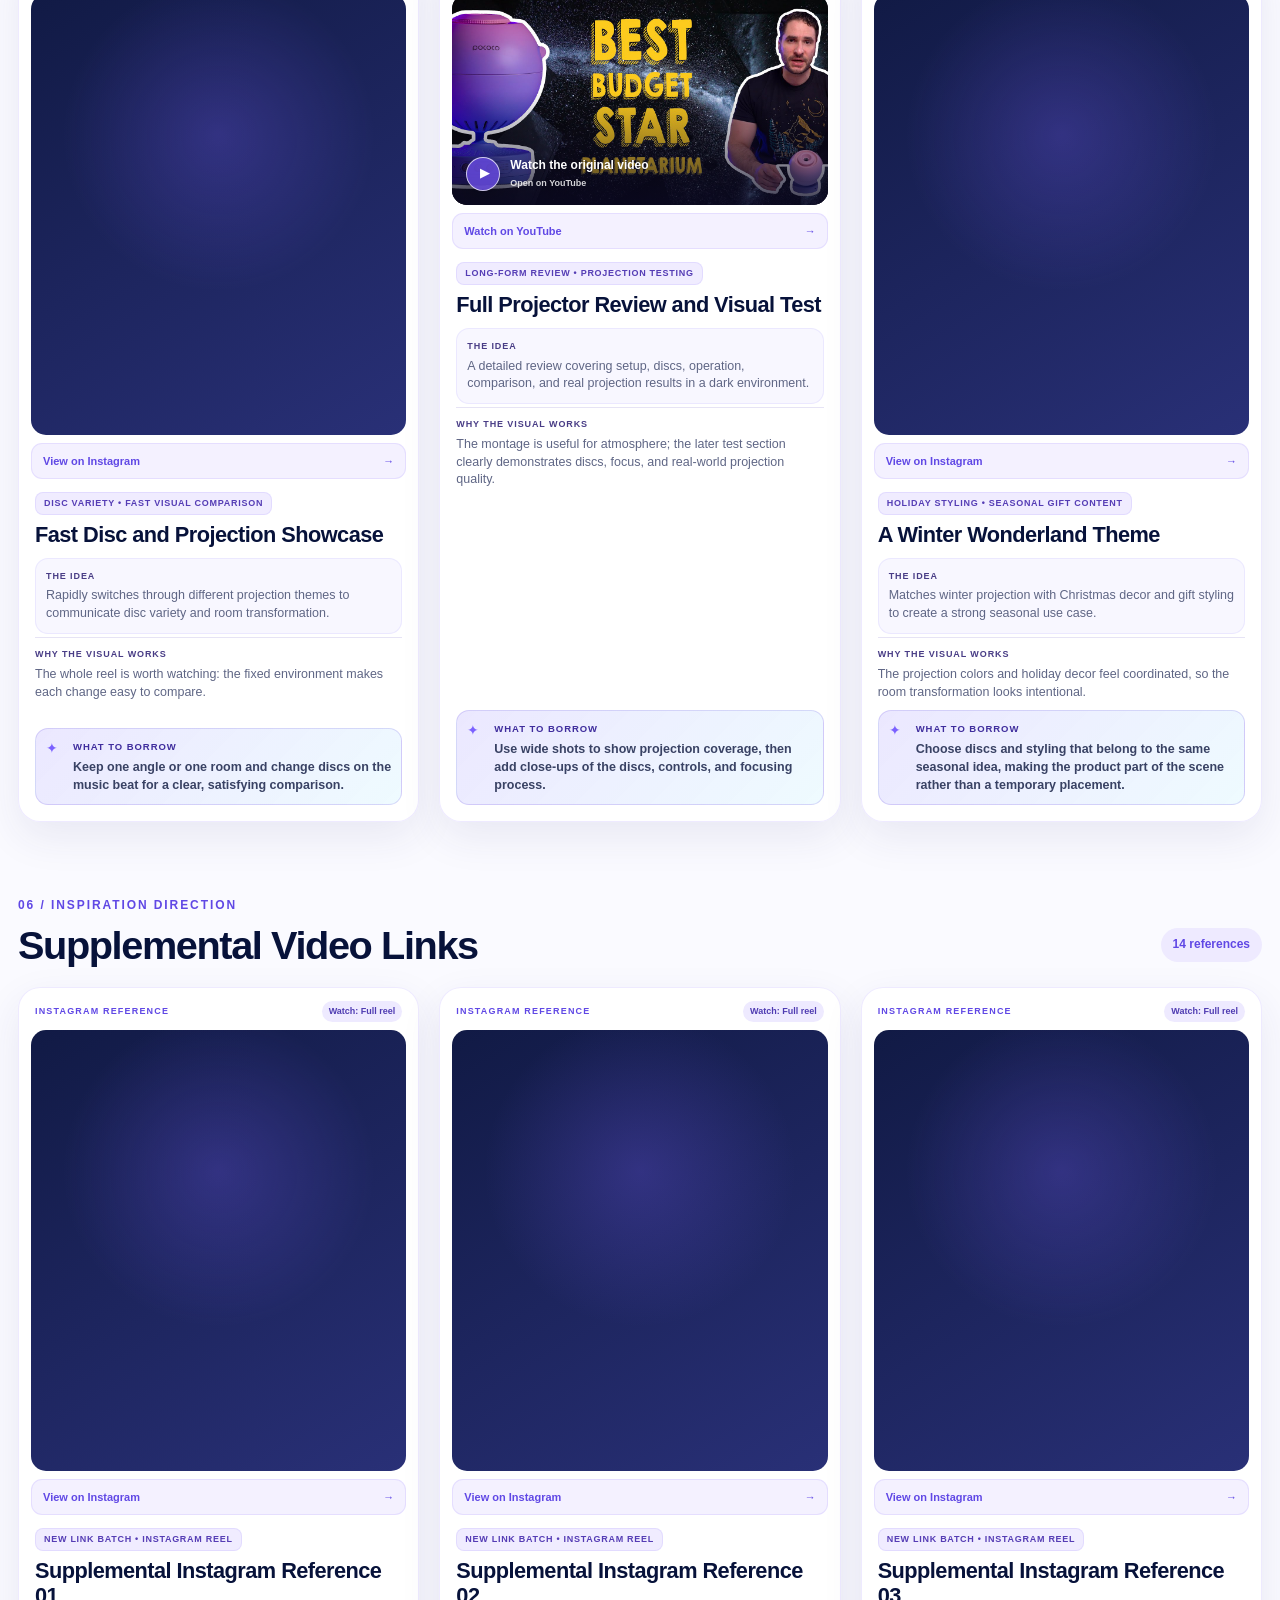
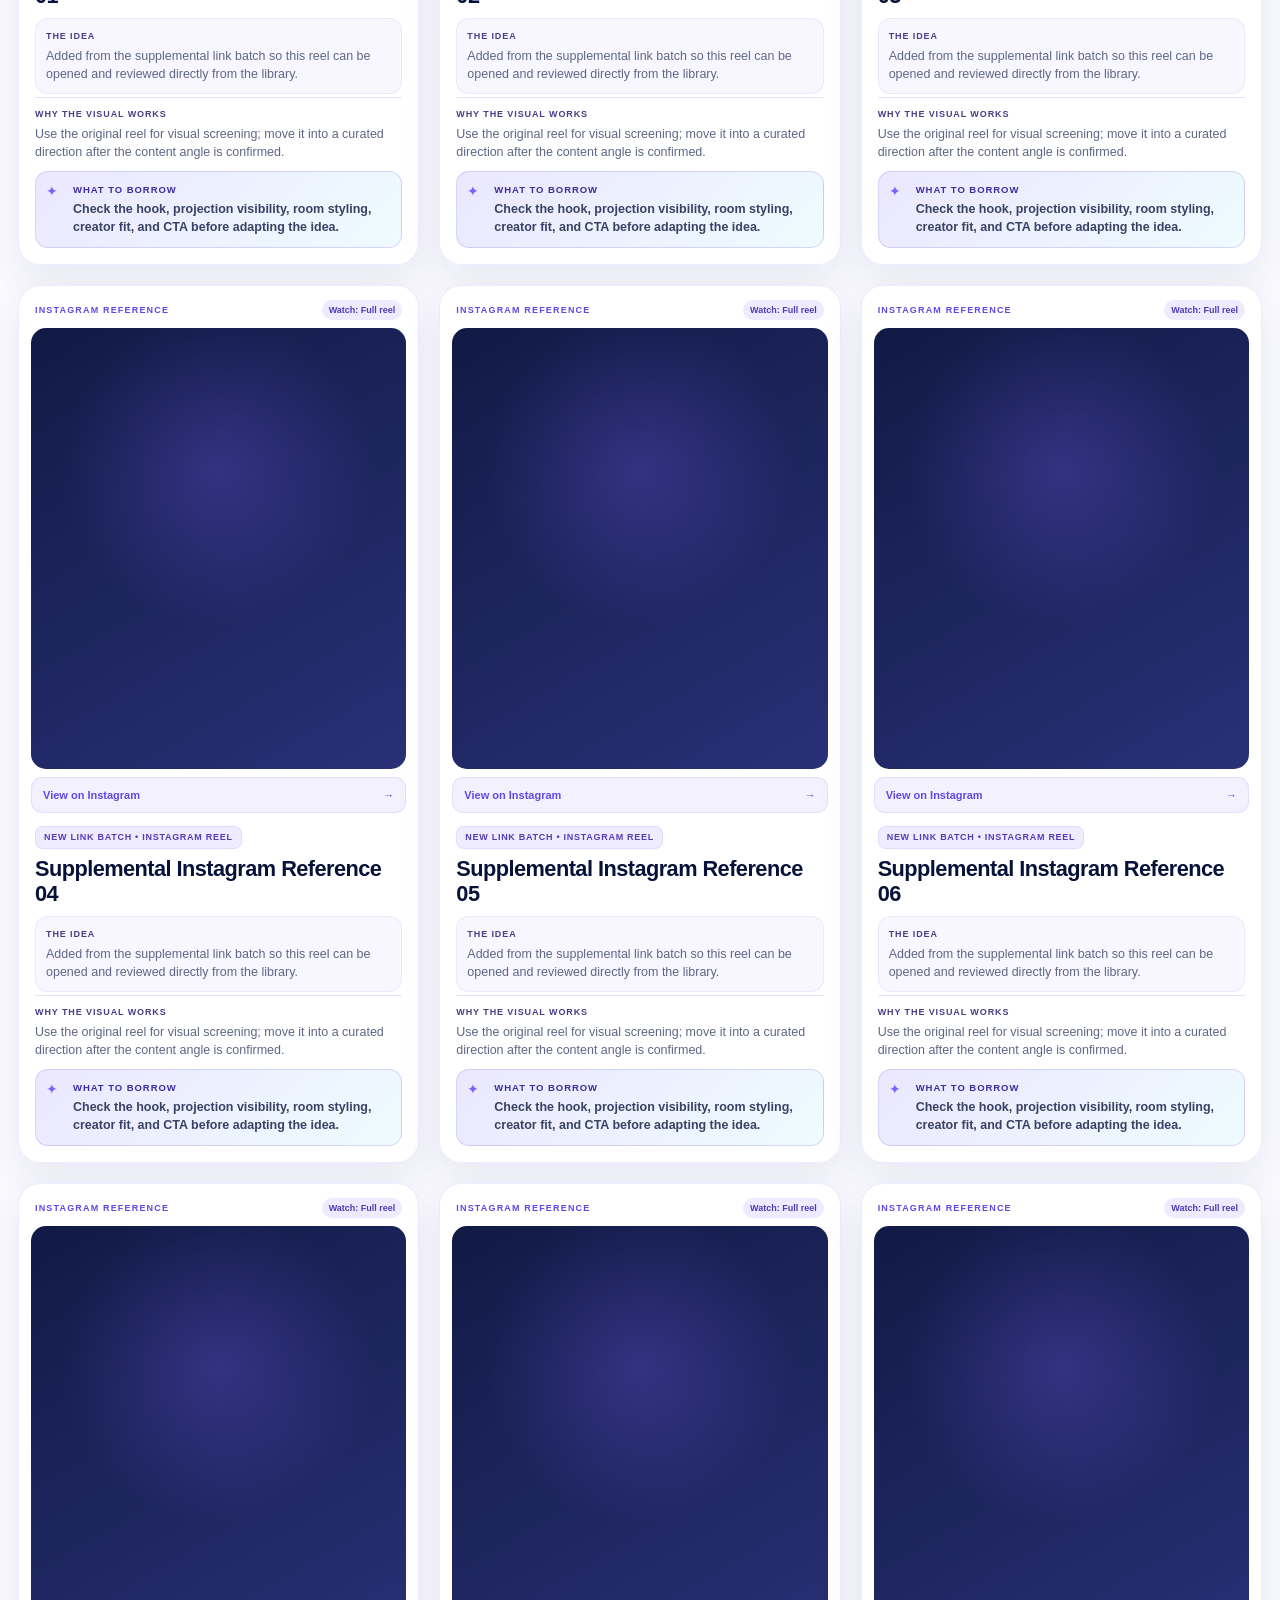
==== commit 89446bc6: "Revert unverified reel classification" ====
--- a/index.html
+++ b/index.html
@@ -46,7 +46,7 @@
         </p>
         <div class="hero-actions">
           <a class="button primary" href="#family">Start exploring</a>
-          <p><strong>49</strong> curated examples / <strong>5</strong> creative directions</p>
+          <p><strong>49</strong> curated examples / <strong>6</strong> creative directions</p>
         </div>
       </div>
       <div class="hero-visual">
@@ -139,4 +139,3 @@
 </html>
 
 
-
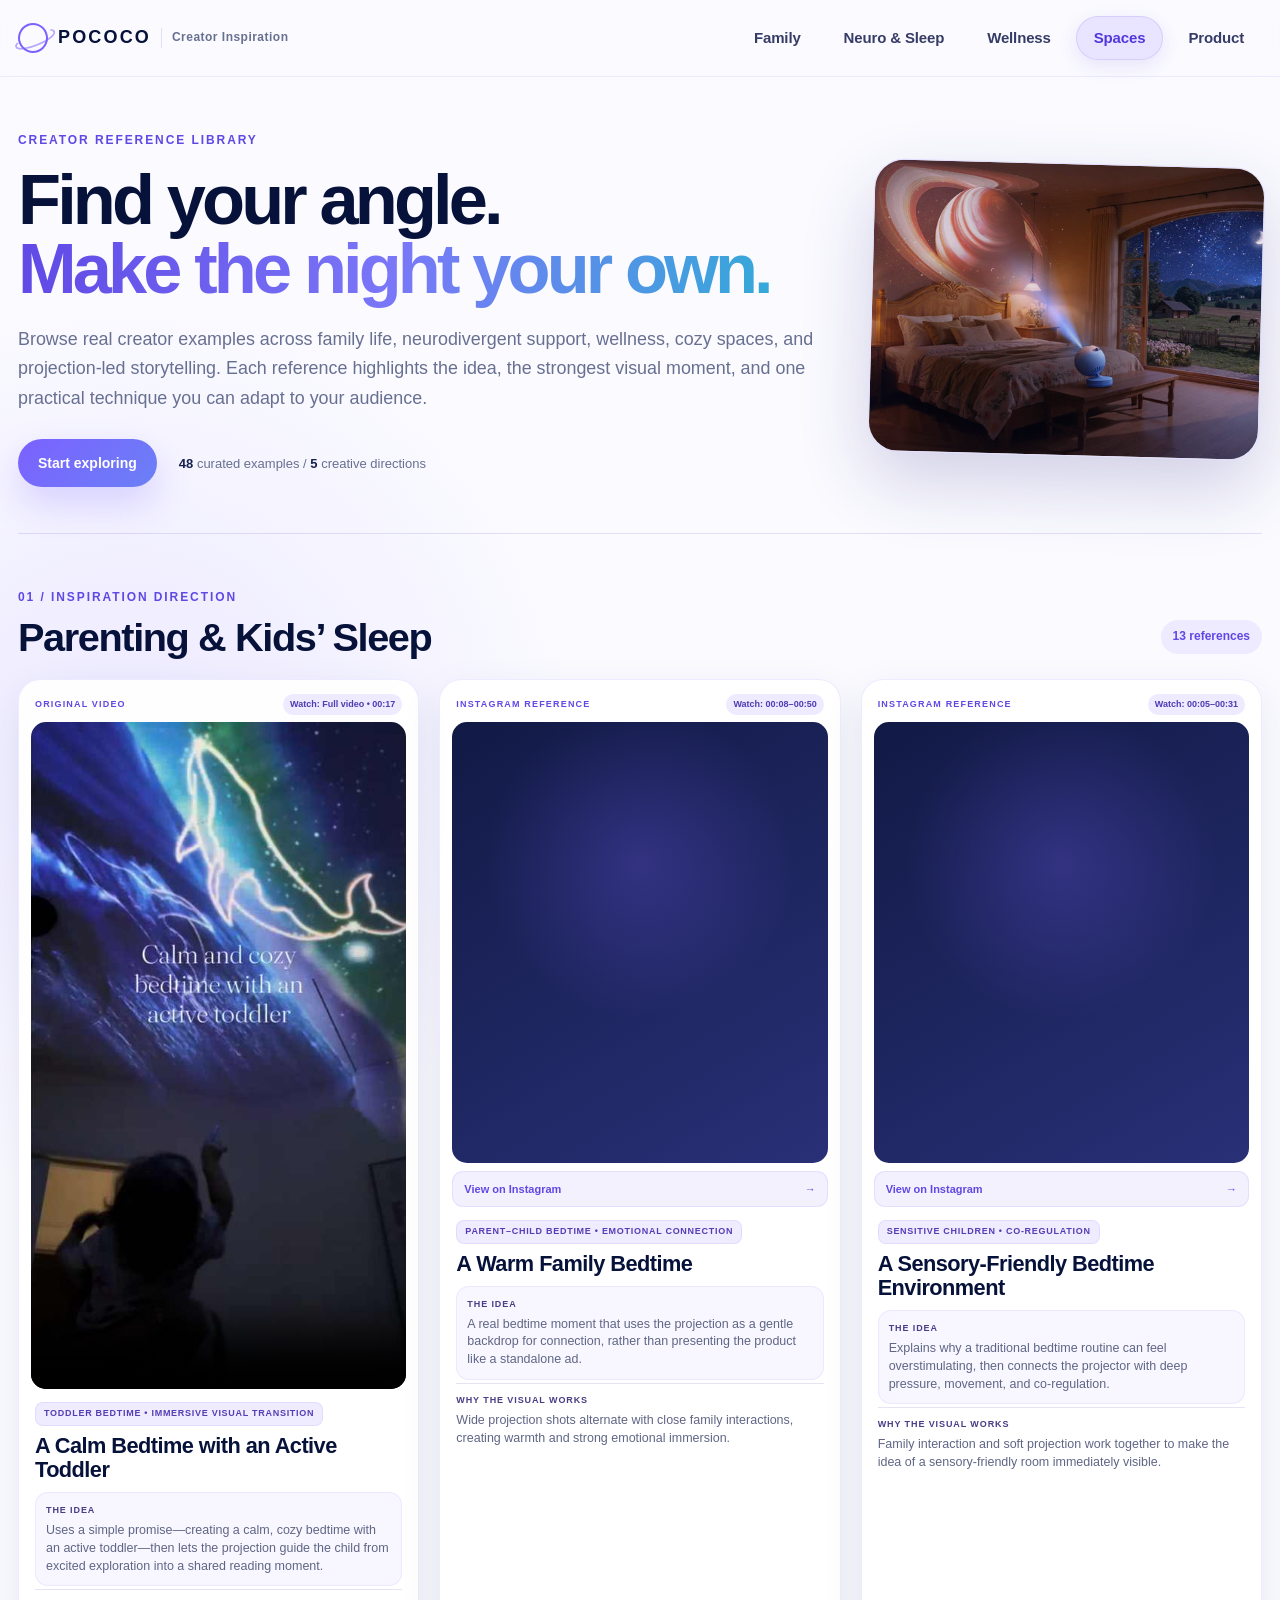
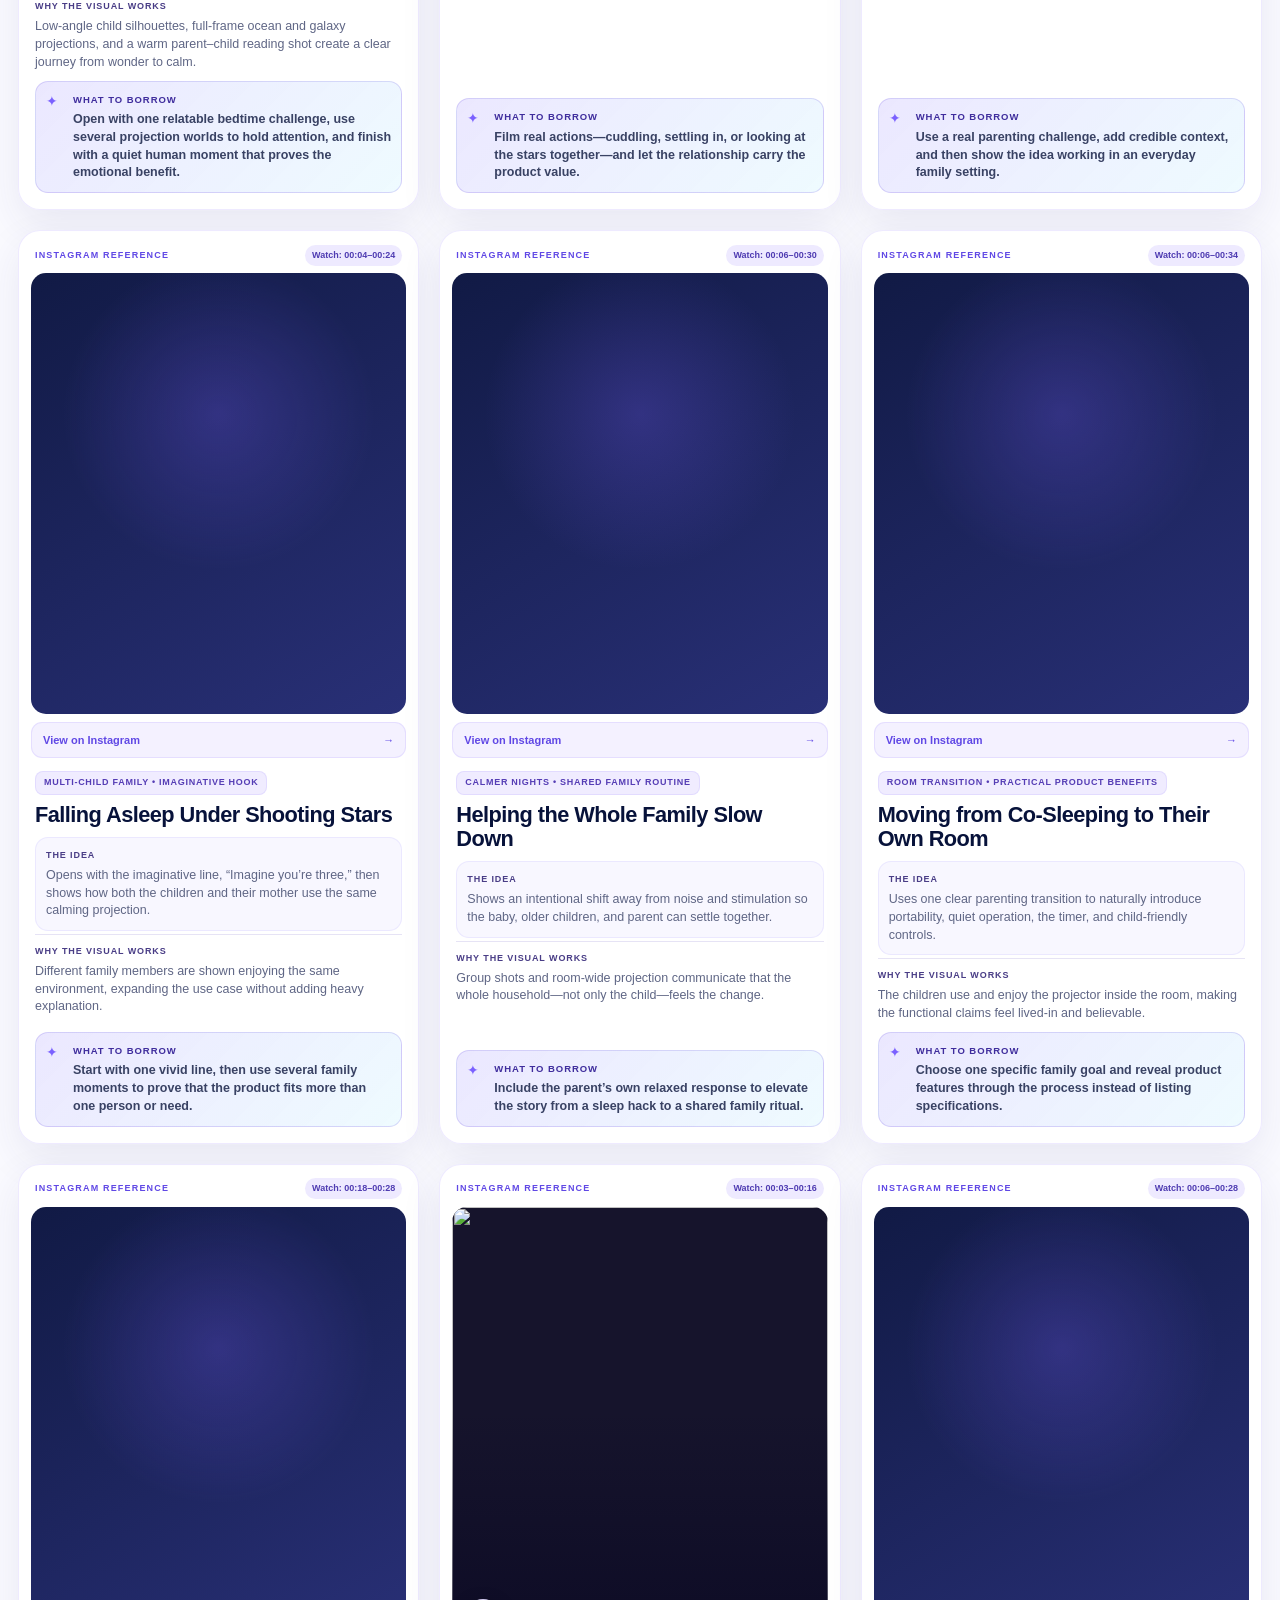
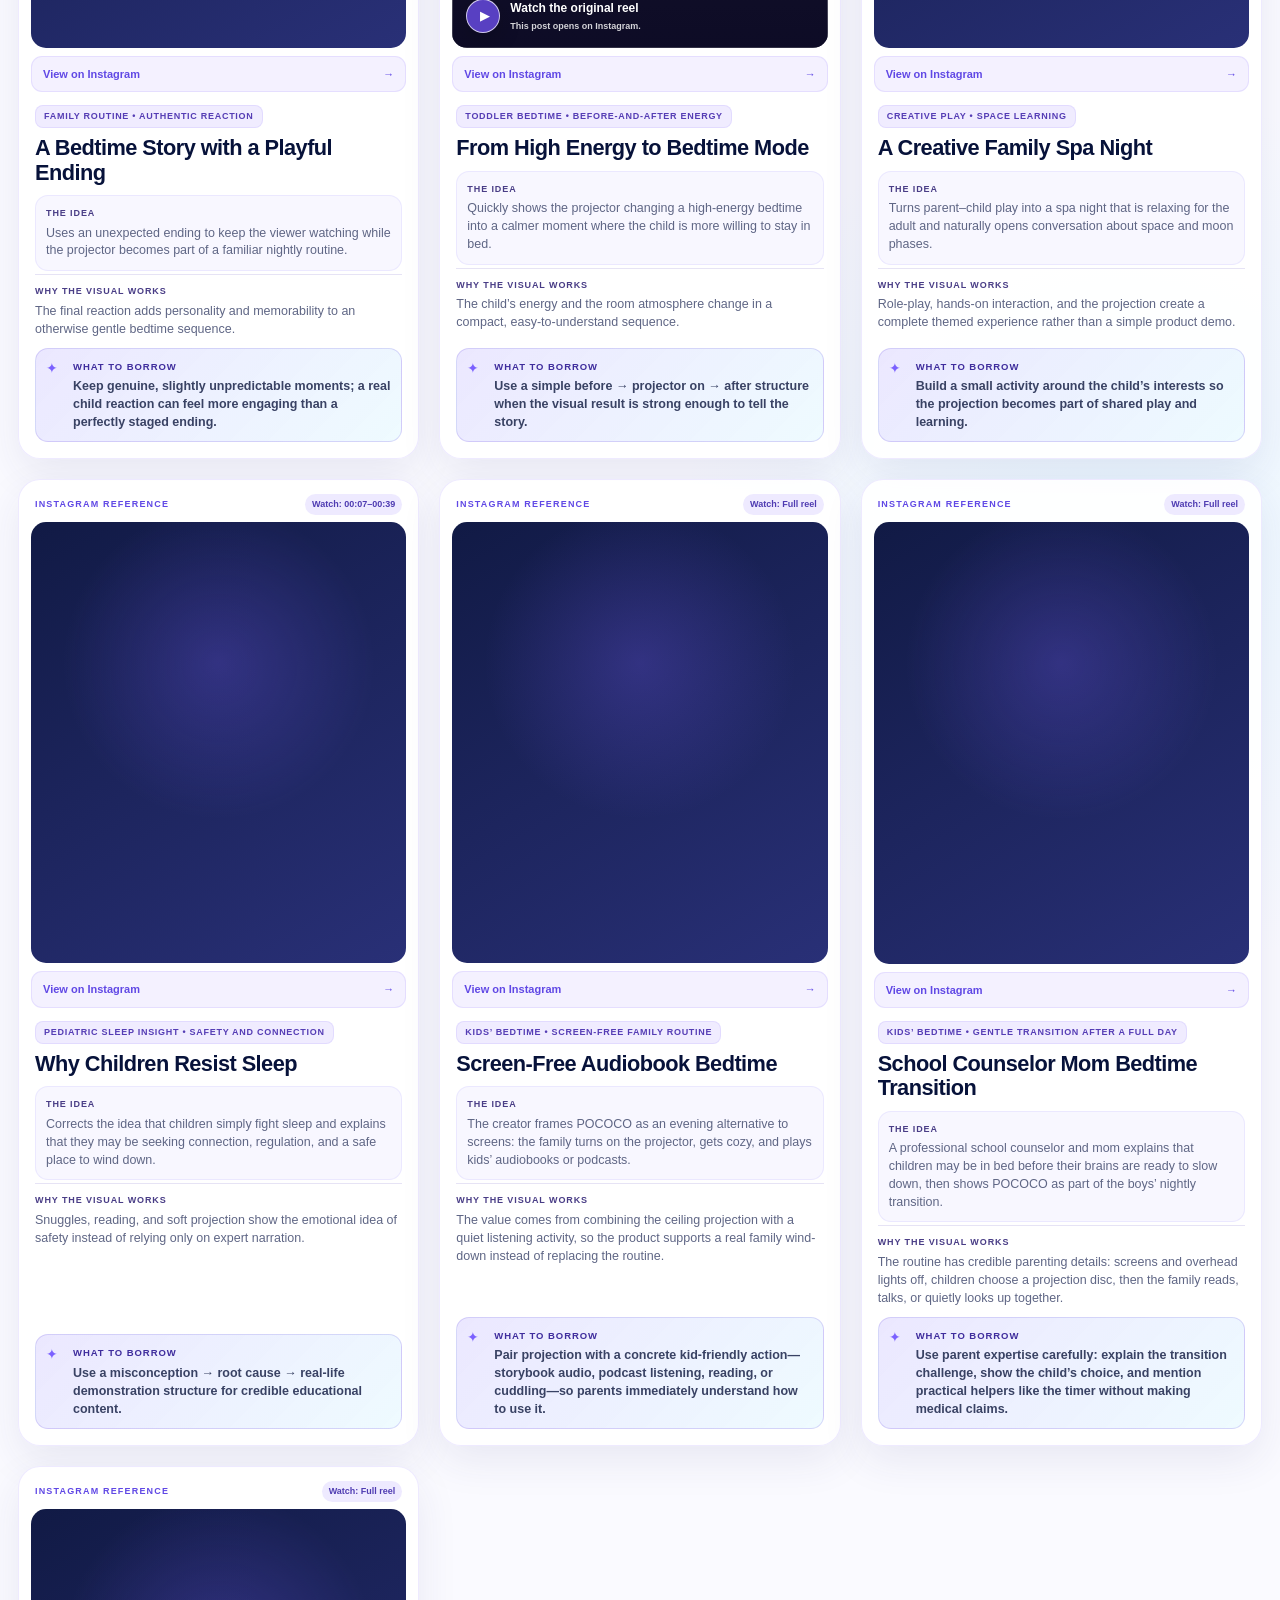
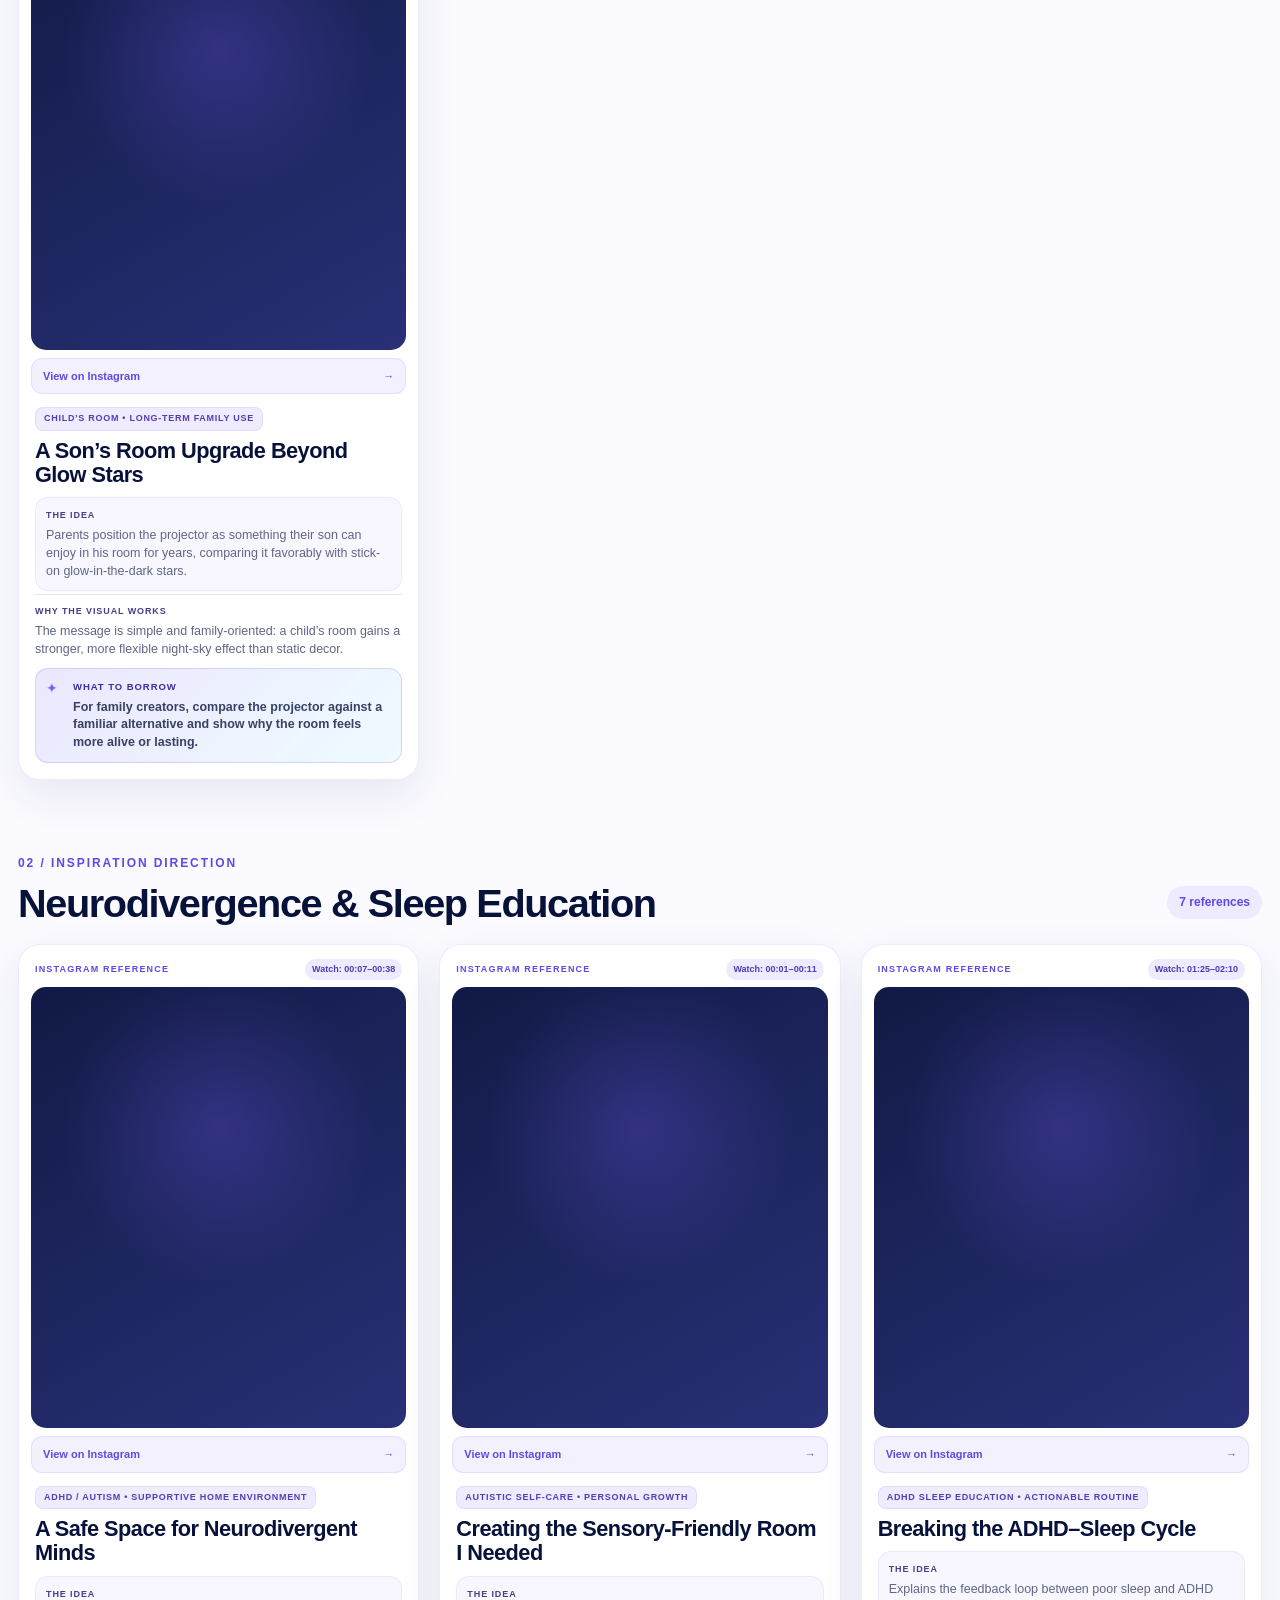
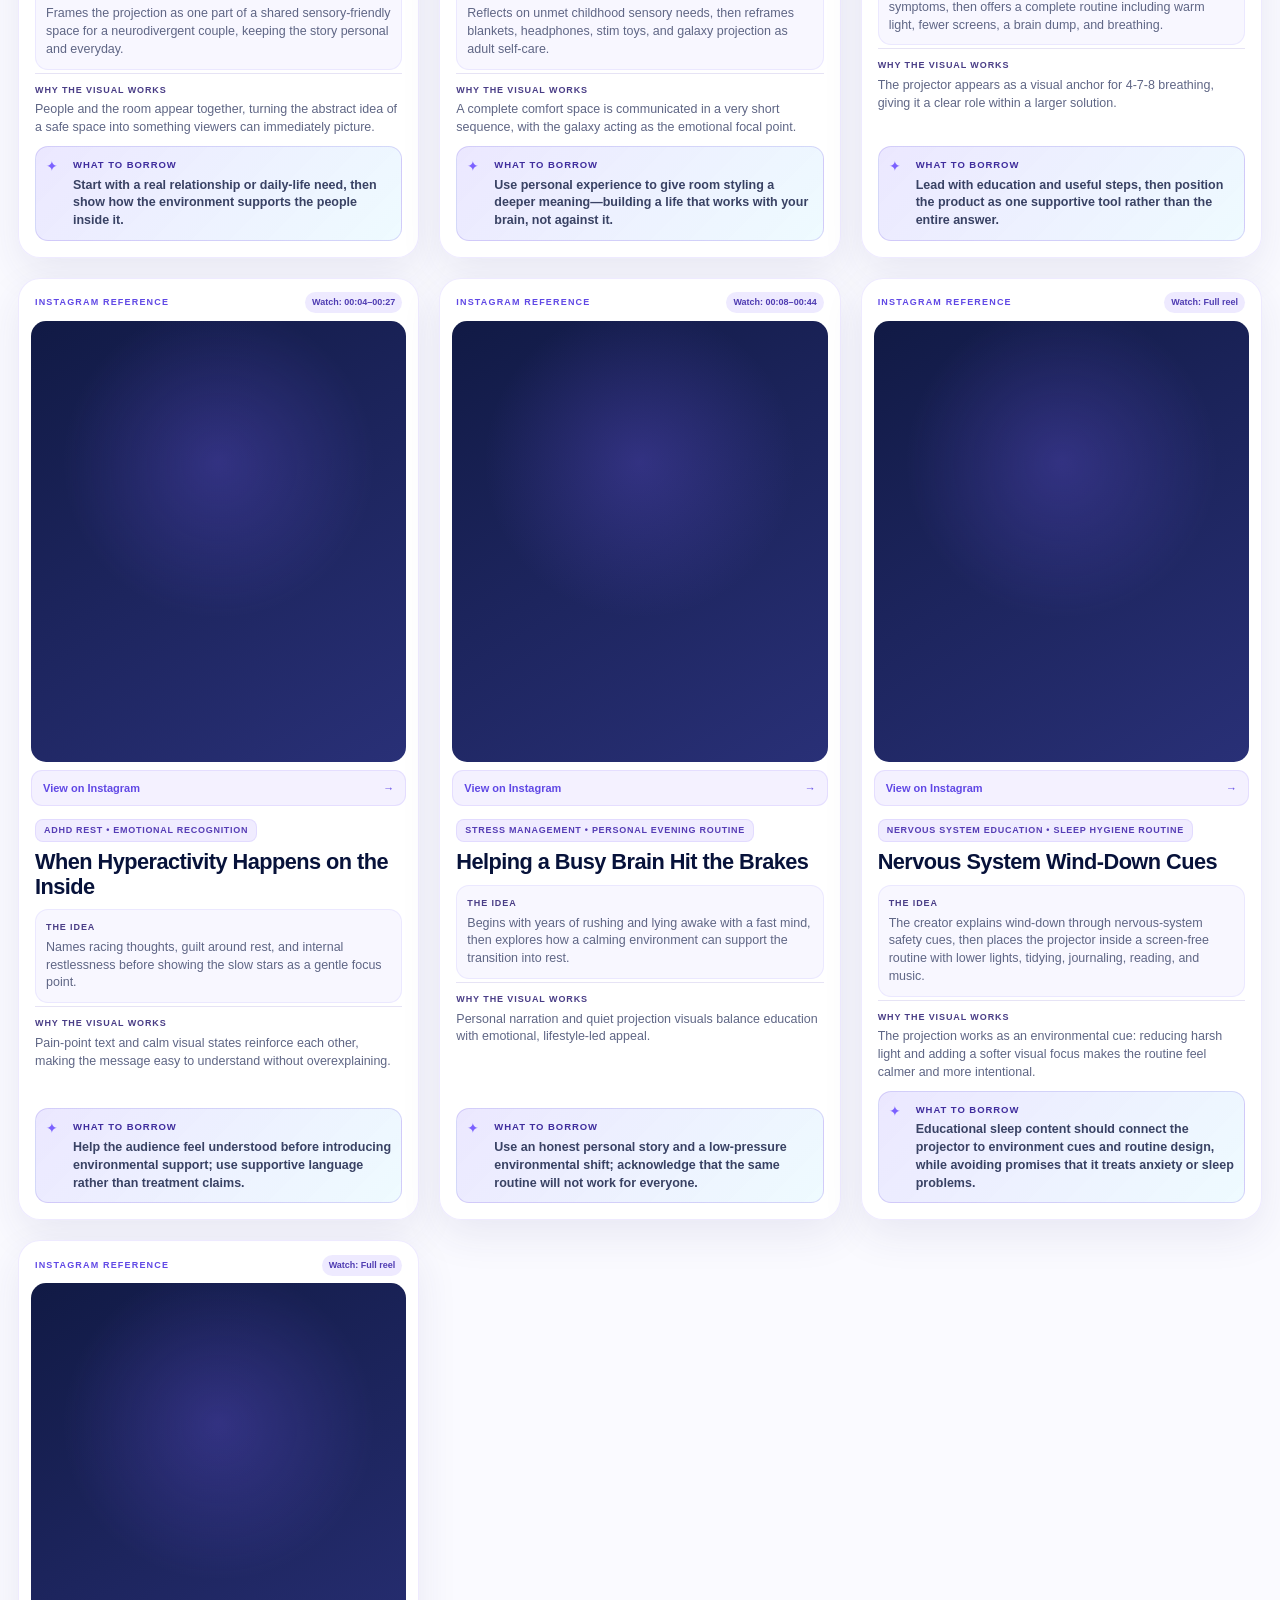
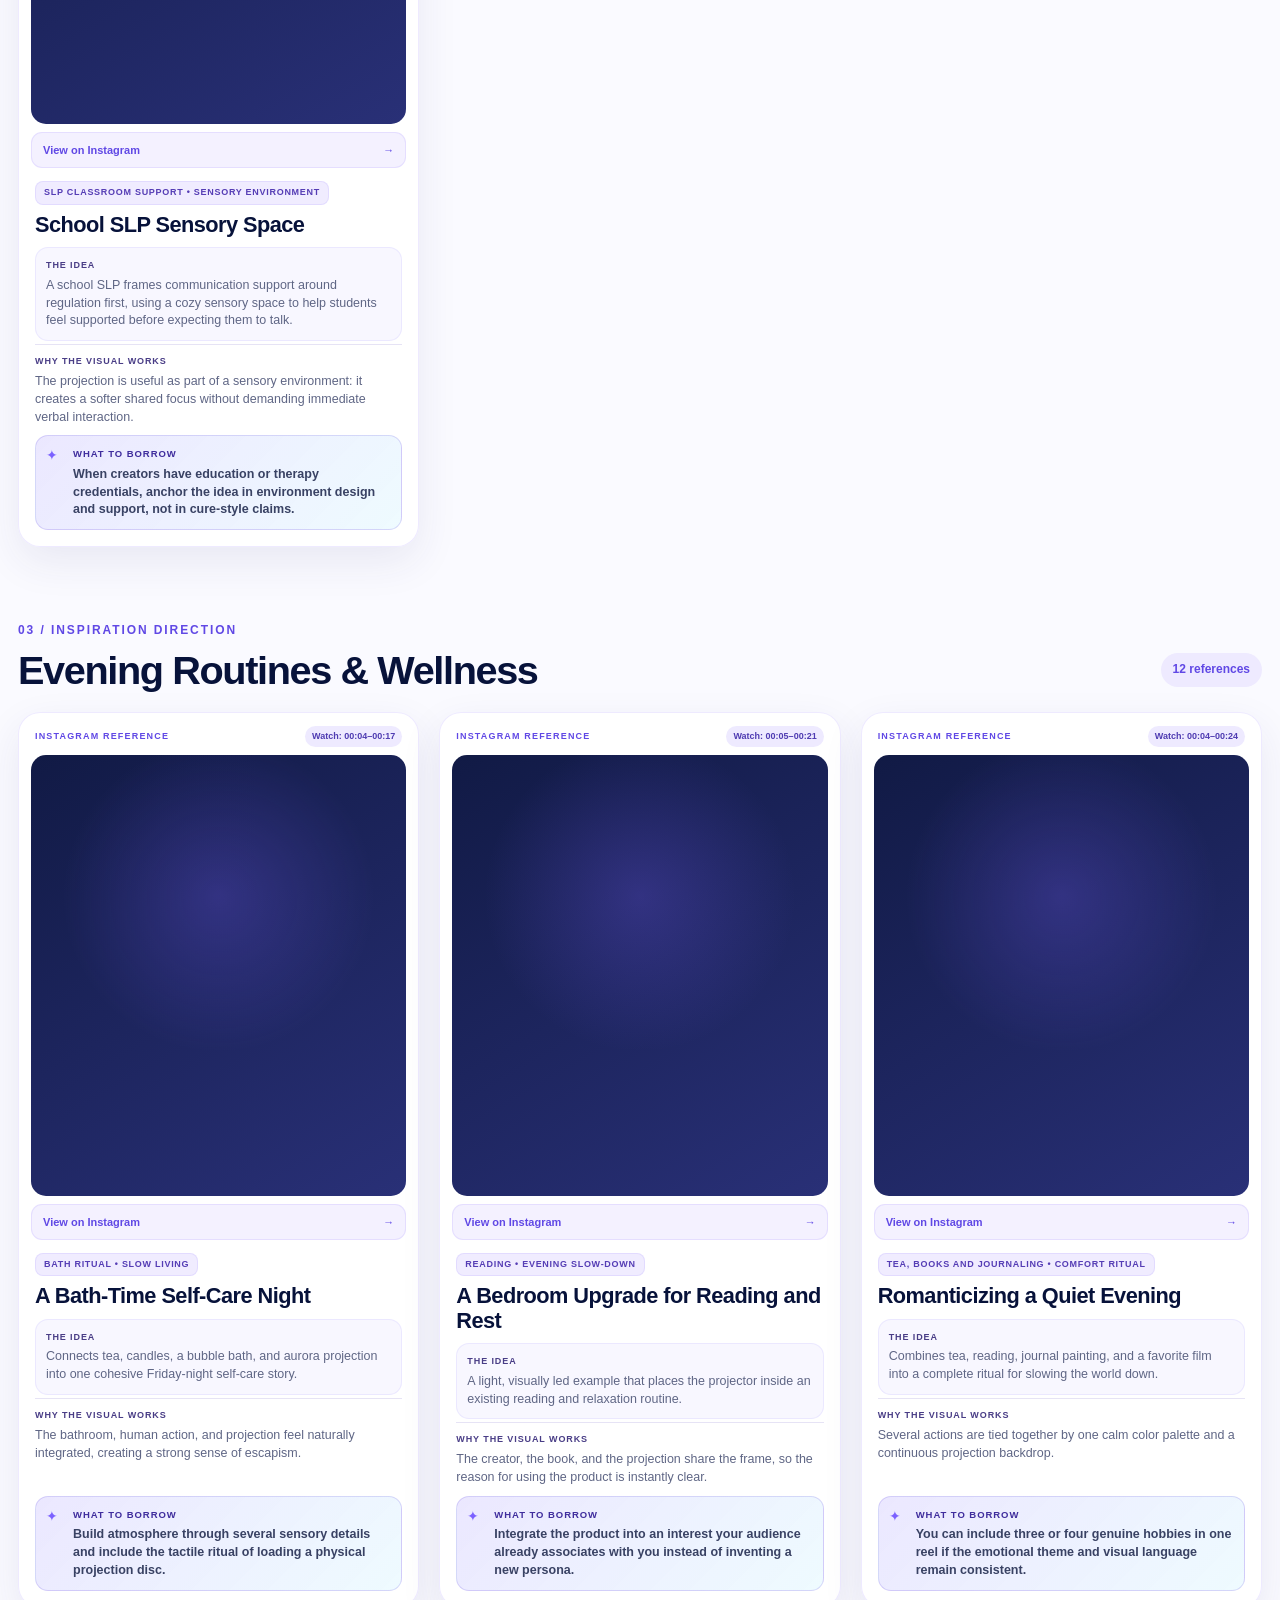
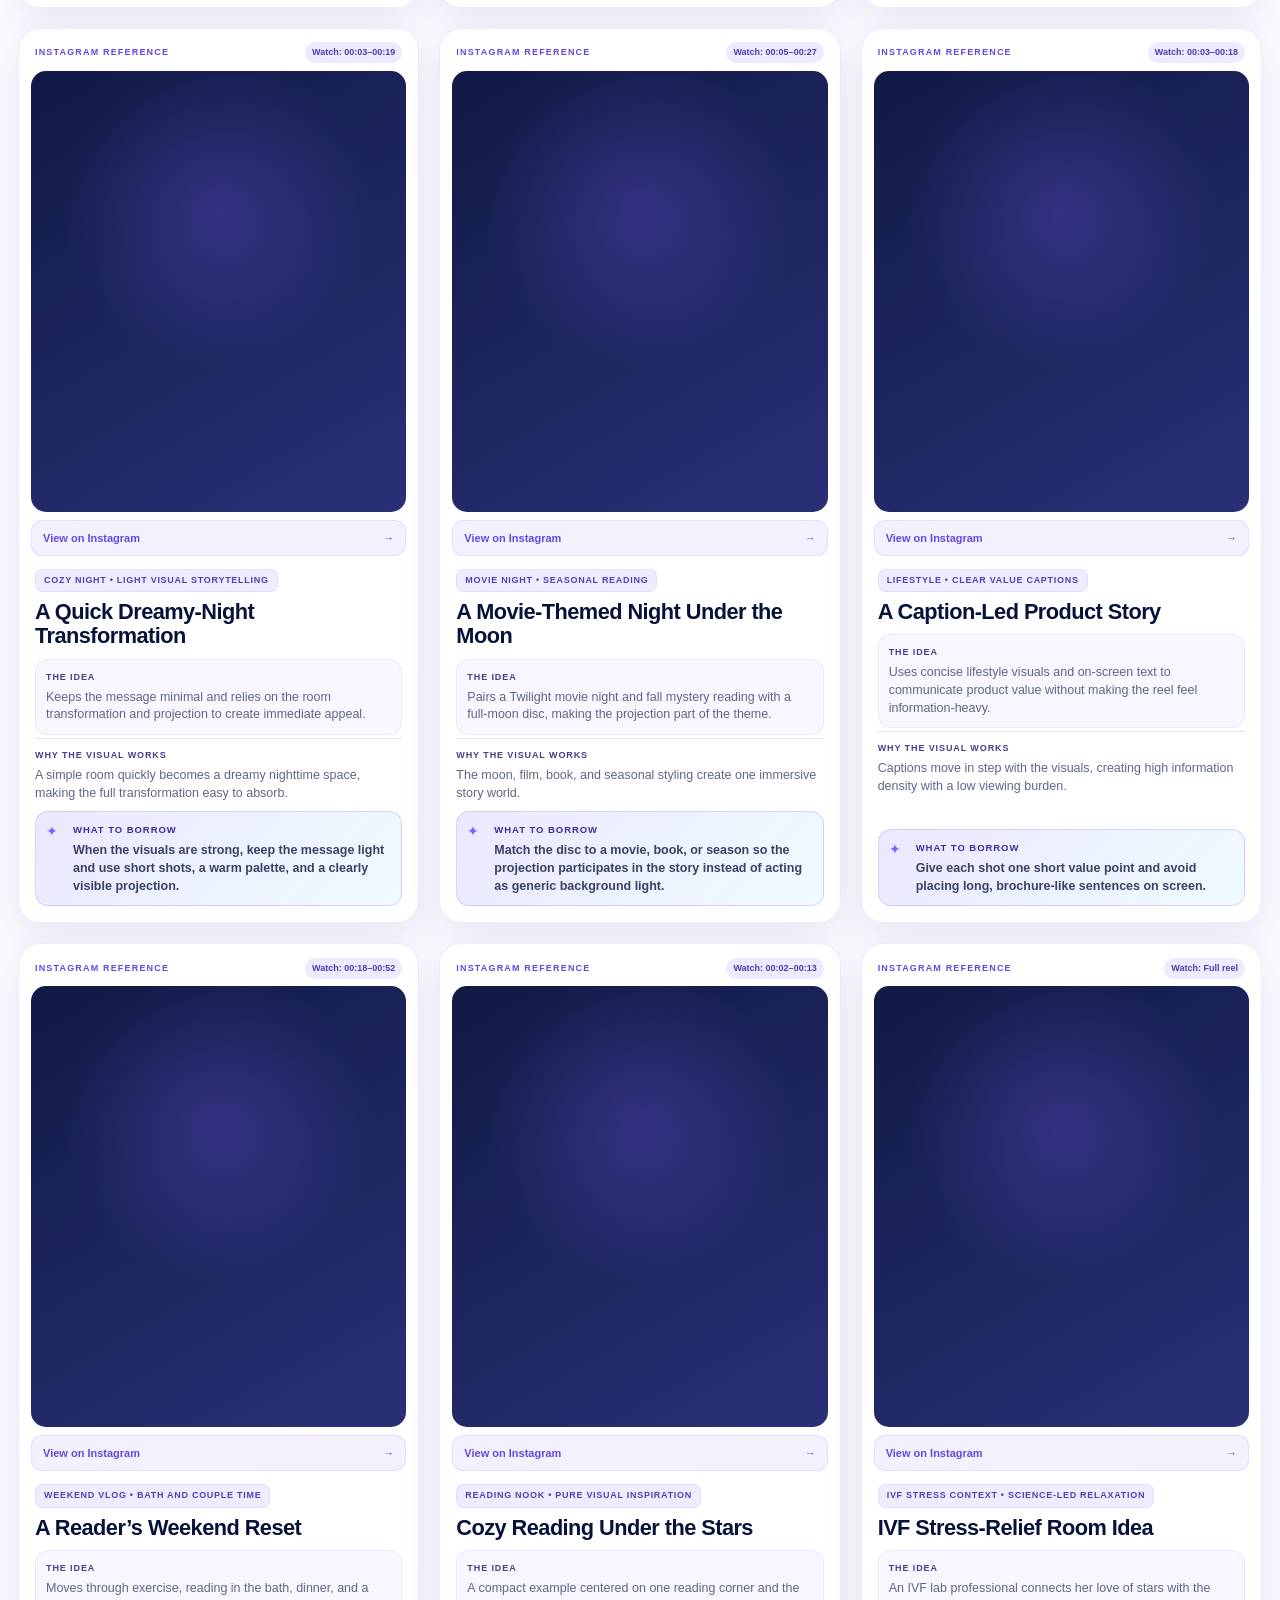
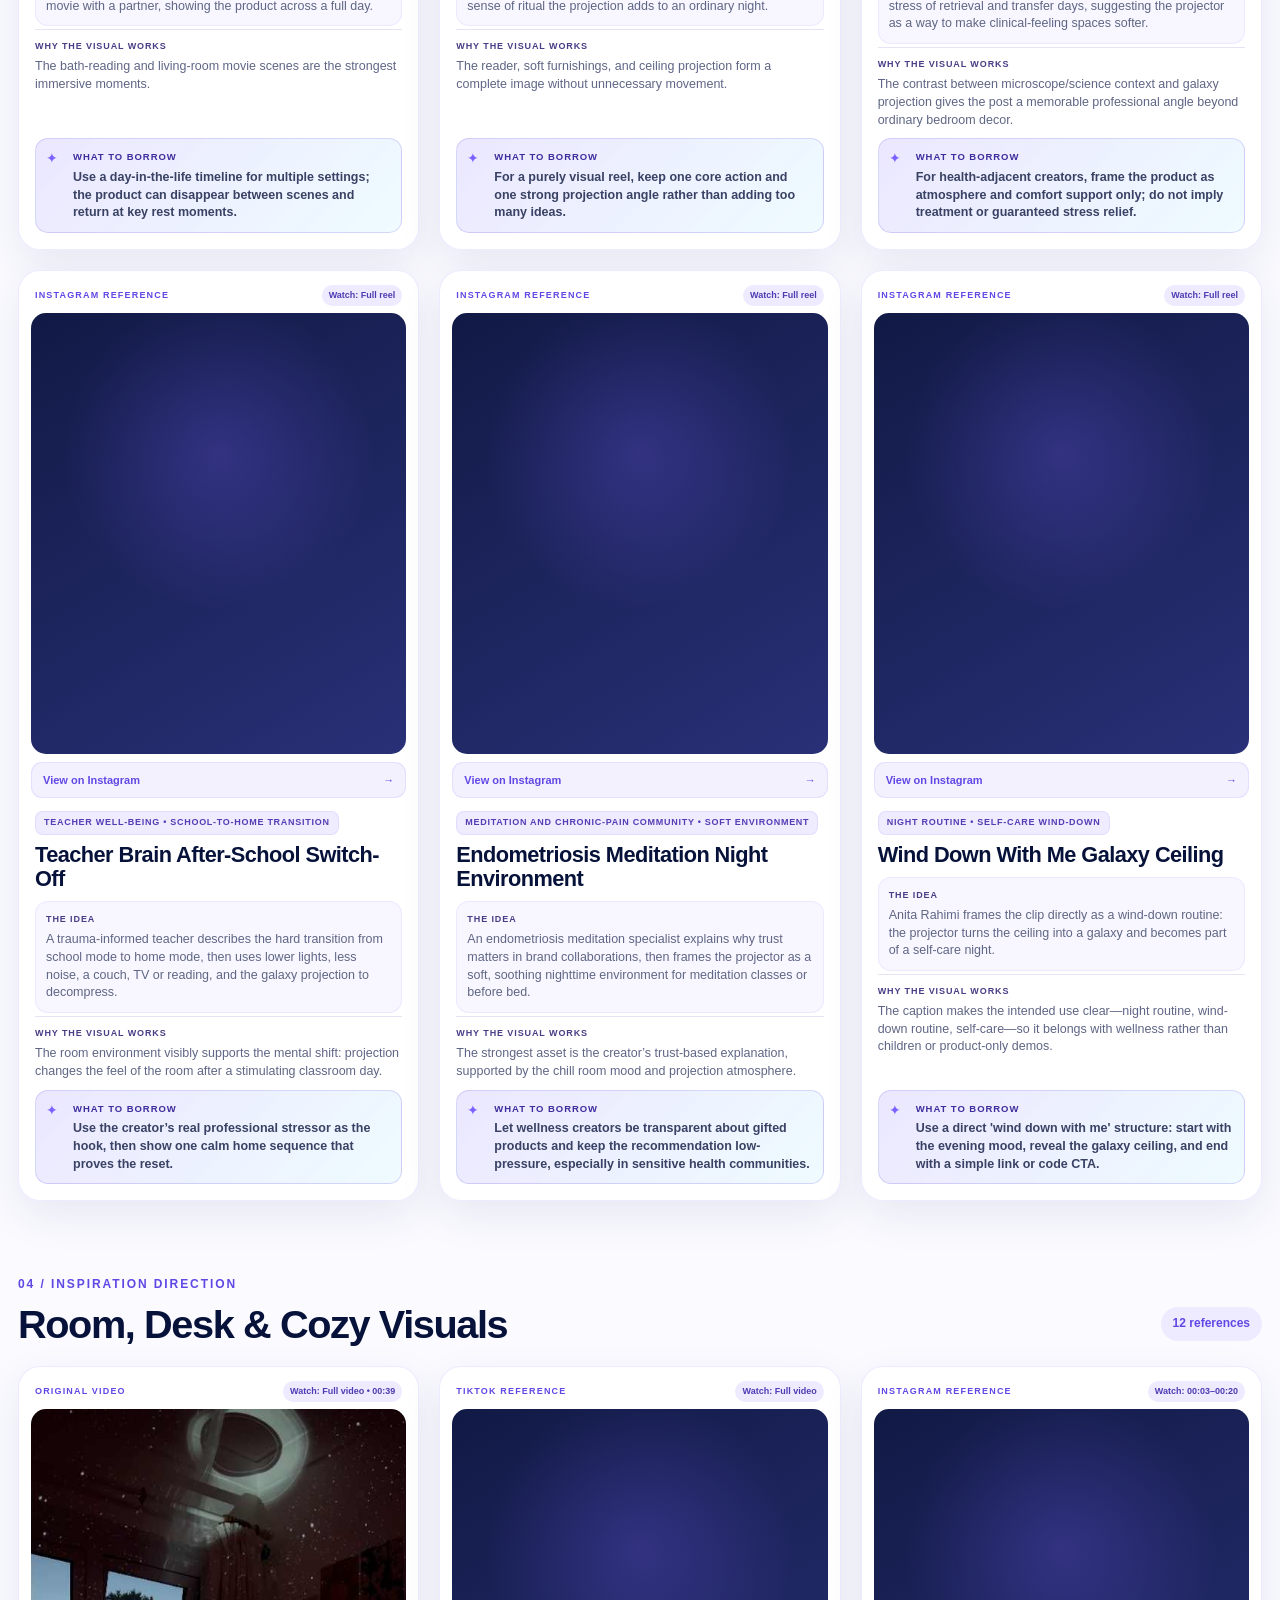
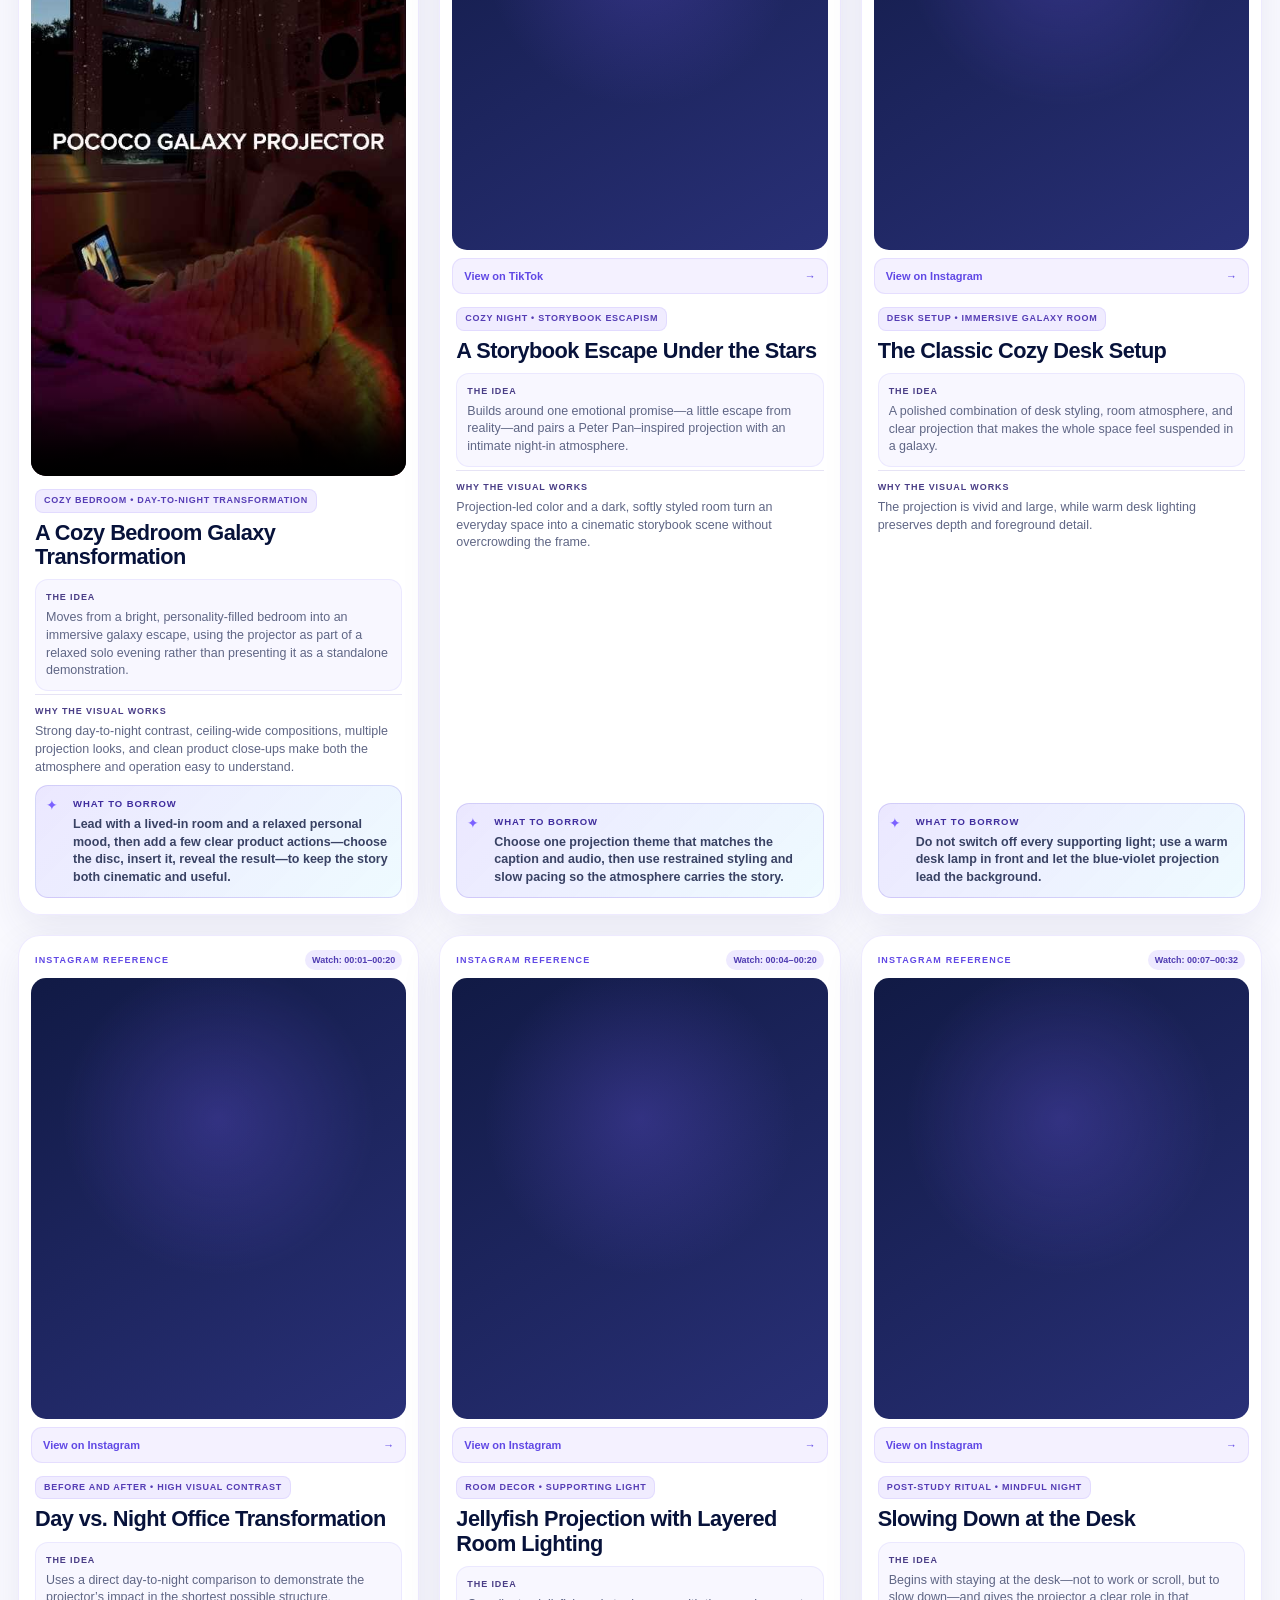
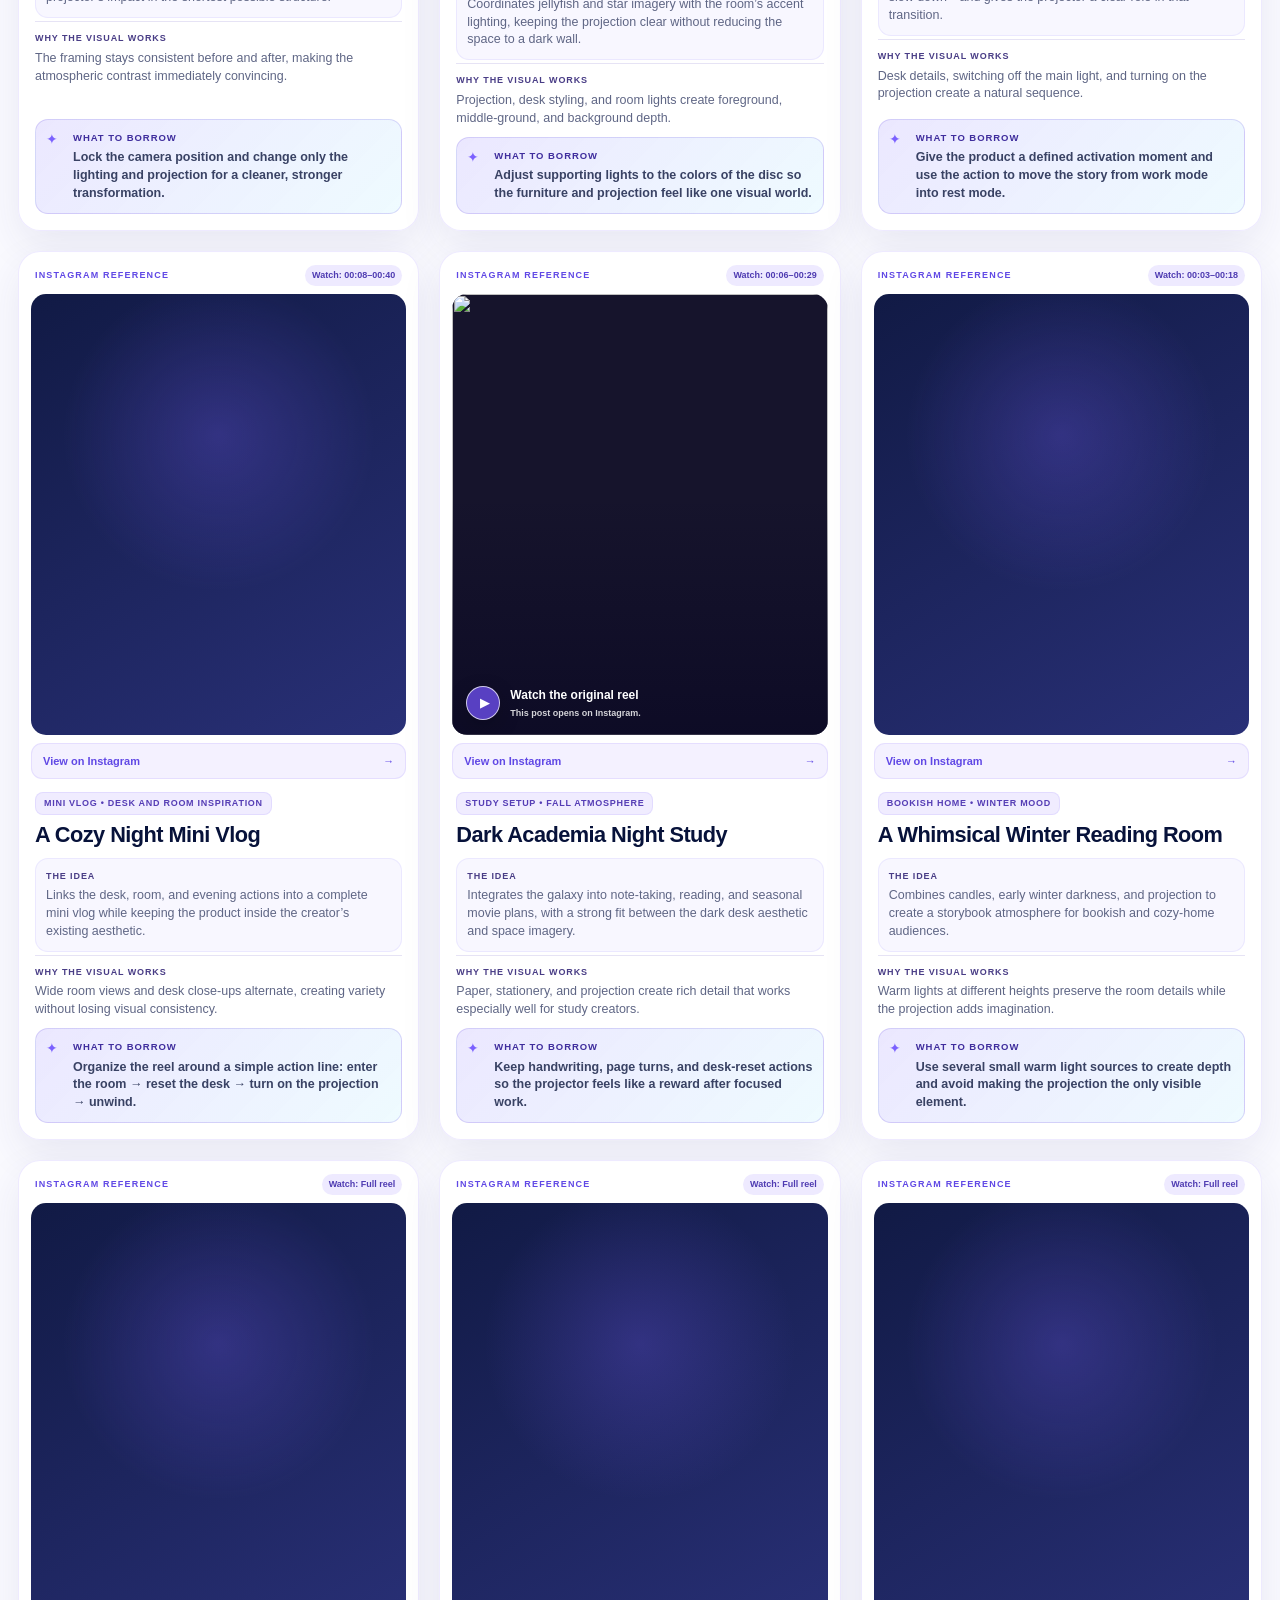
==== commit 8cffb84f: "Add verified reels into existing categories" ====
--- a/index.html
+++ b/index.html
@@ -46,7 +46,7 @@
         </p>
         <div class="hero-actions">
           <a class="button primary" href="#family">Start exploring</a>
-          <p><strong>49</strong> curated examples / <strong>6</strong> creative directions</p>
+          <p><strong>48</strong> curated examples / <strong>5</strong> creative directions</p>
         </div>
       </div>
       <div class="hero-visual">
@@ -139,3 +139,4 @@
 </html>
 
 
+
